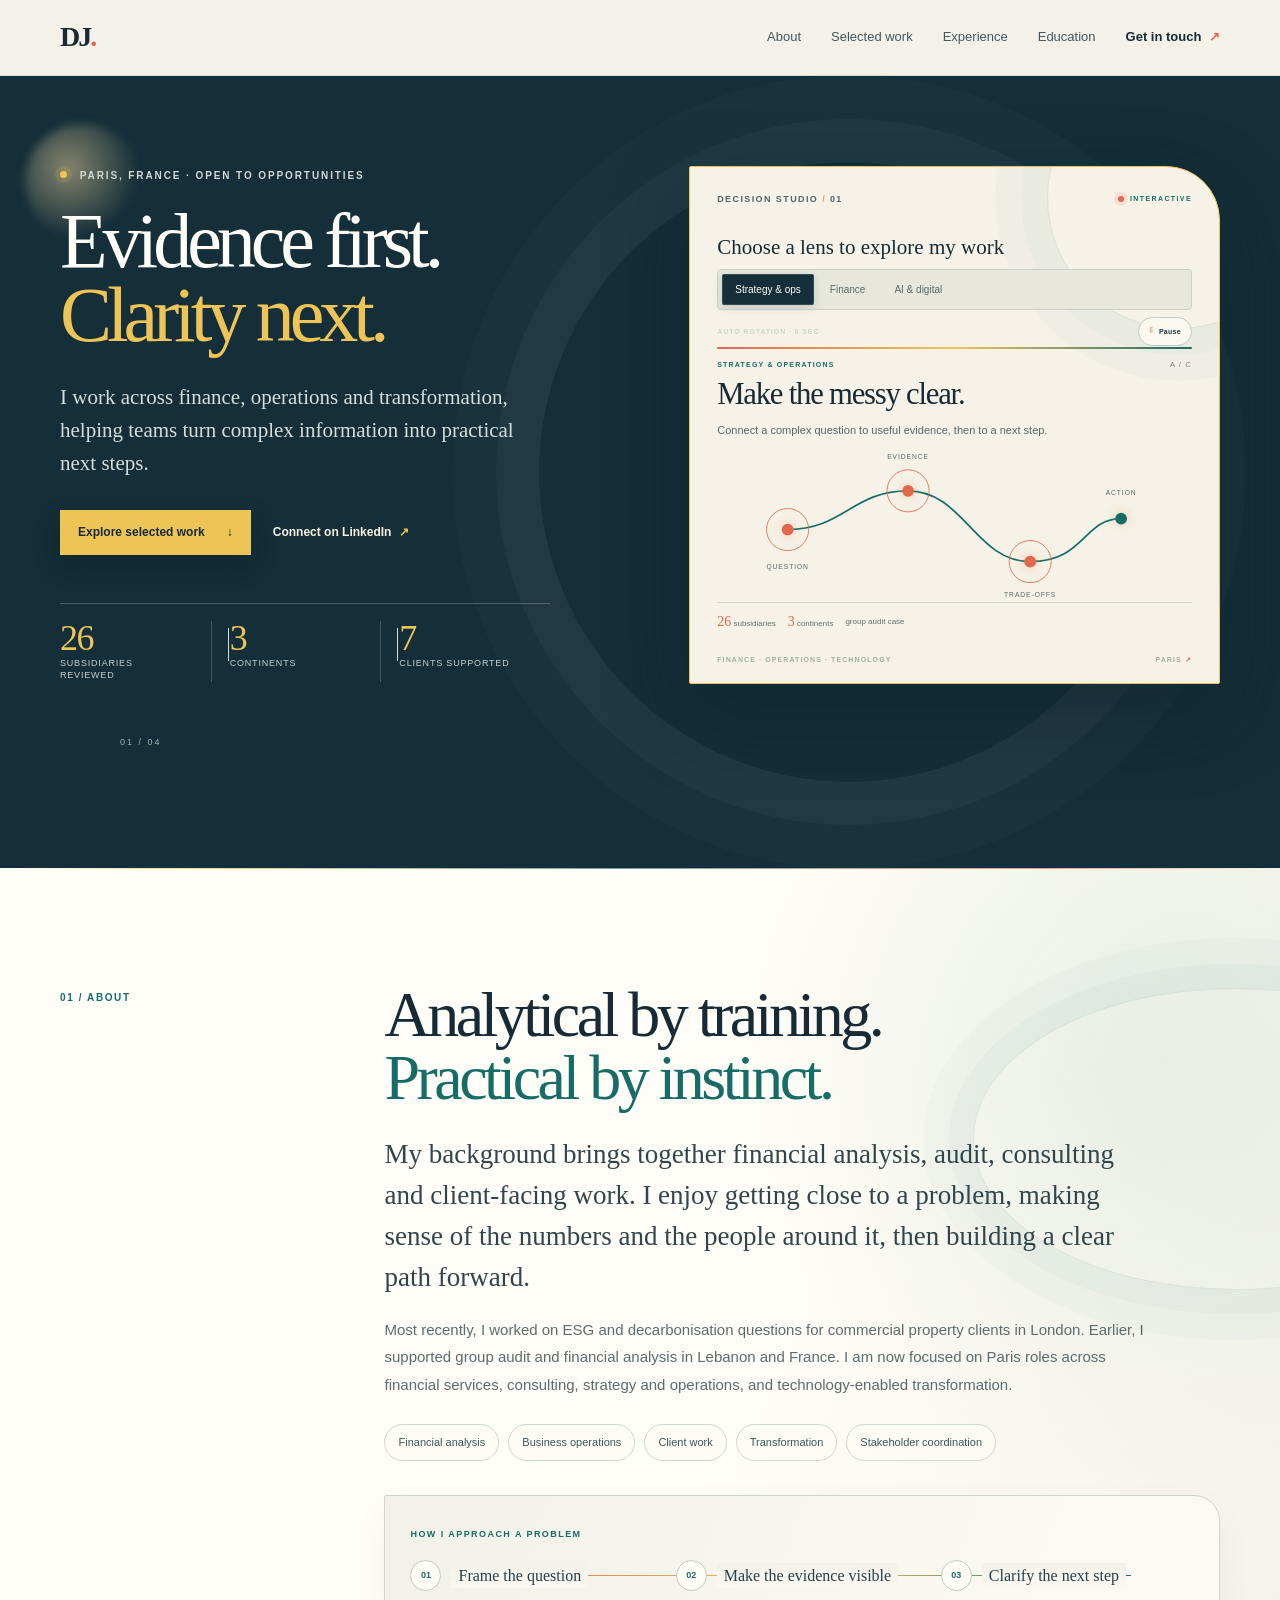
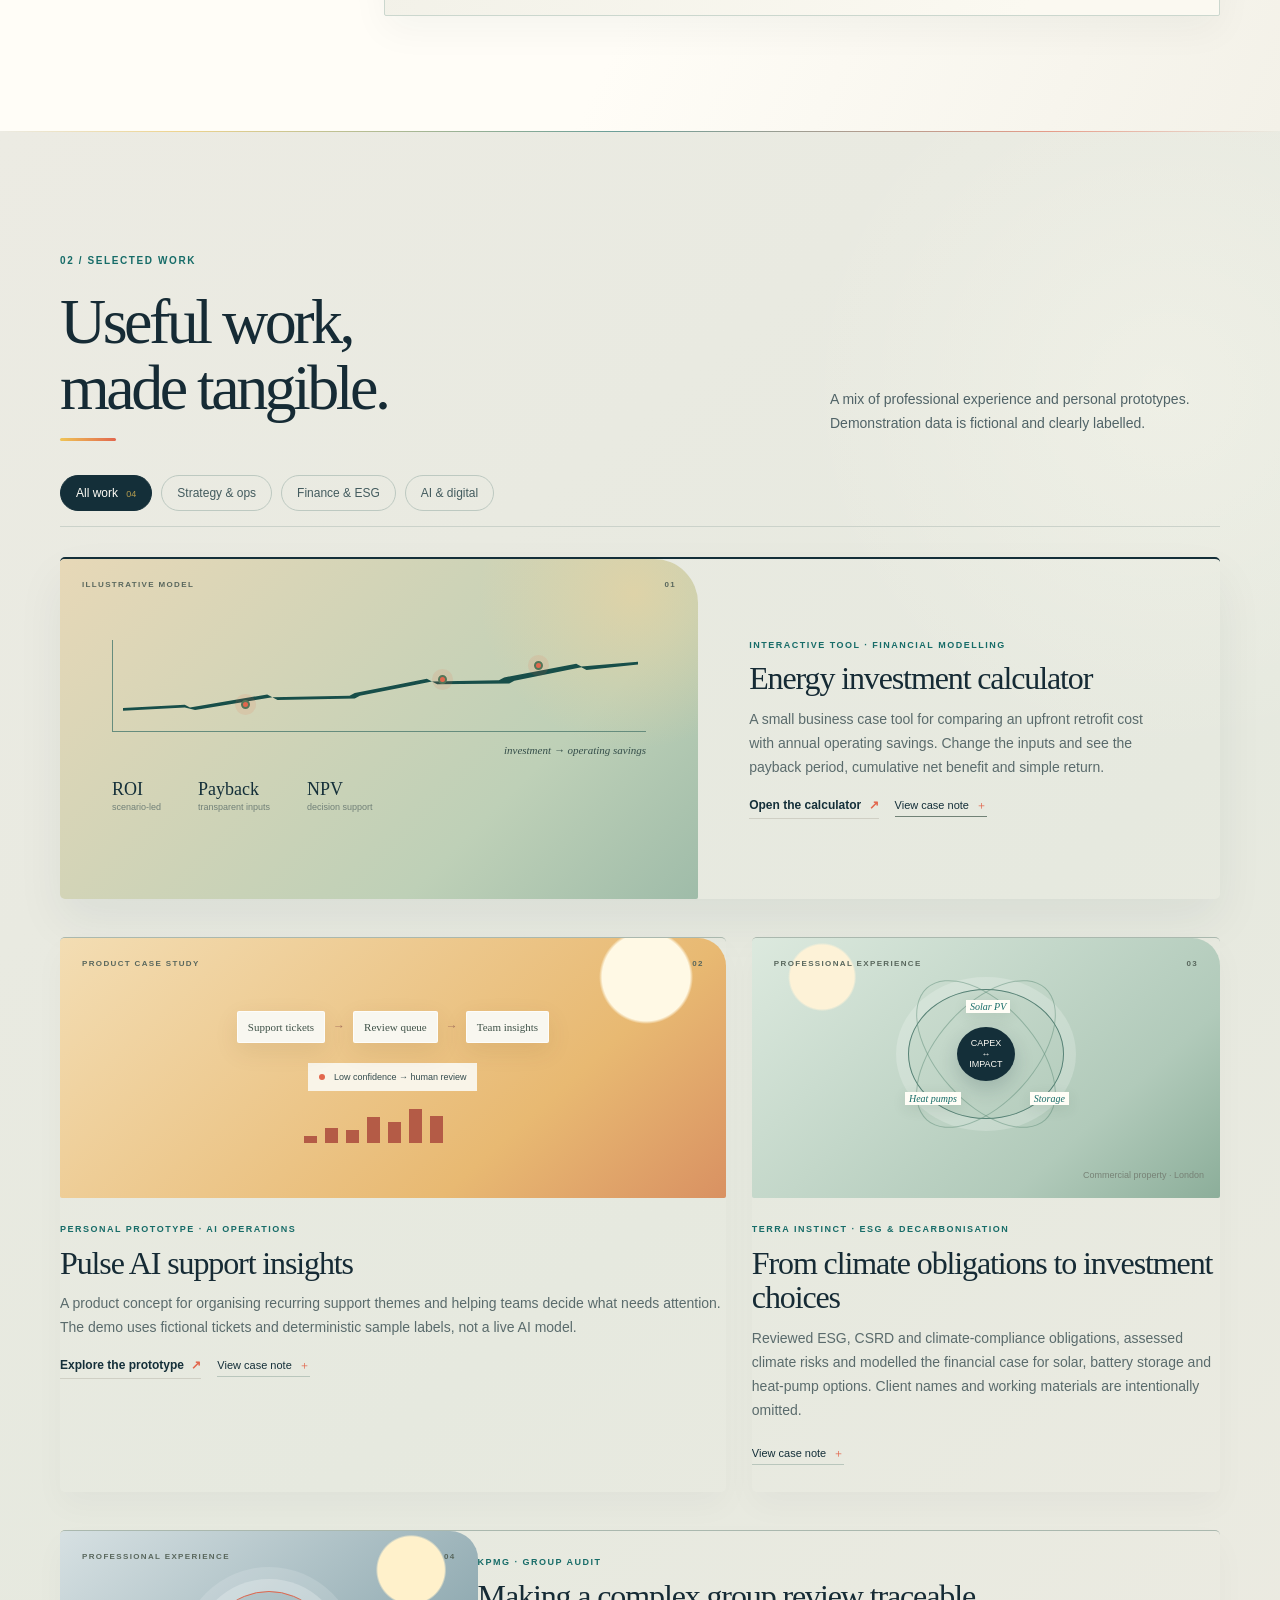
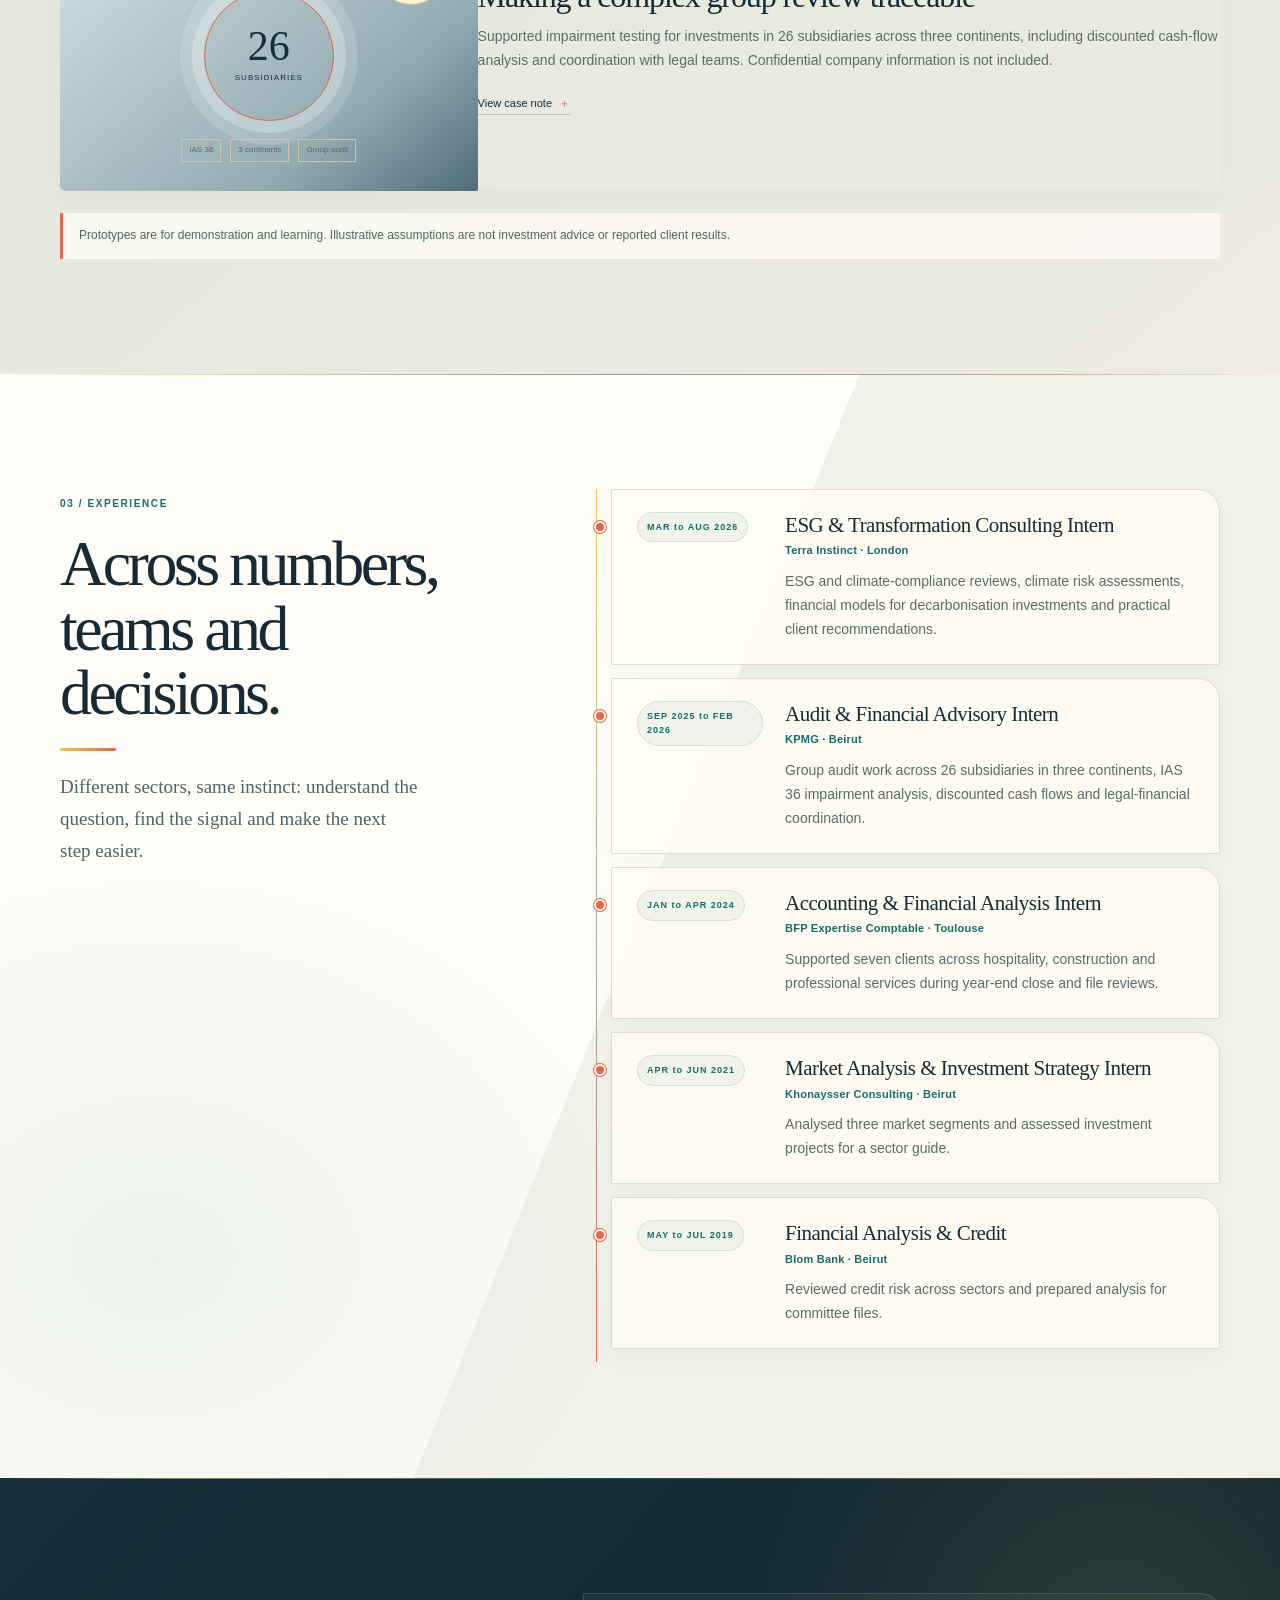
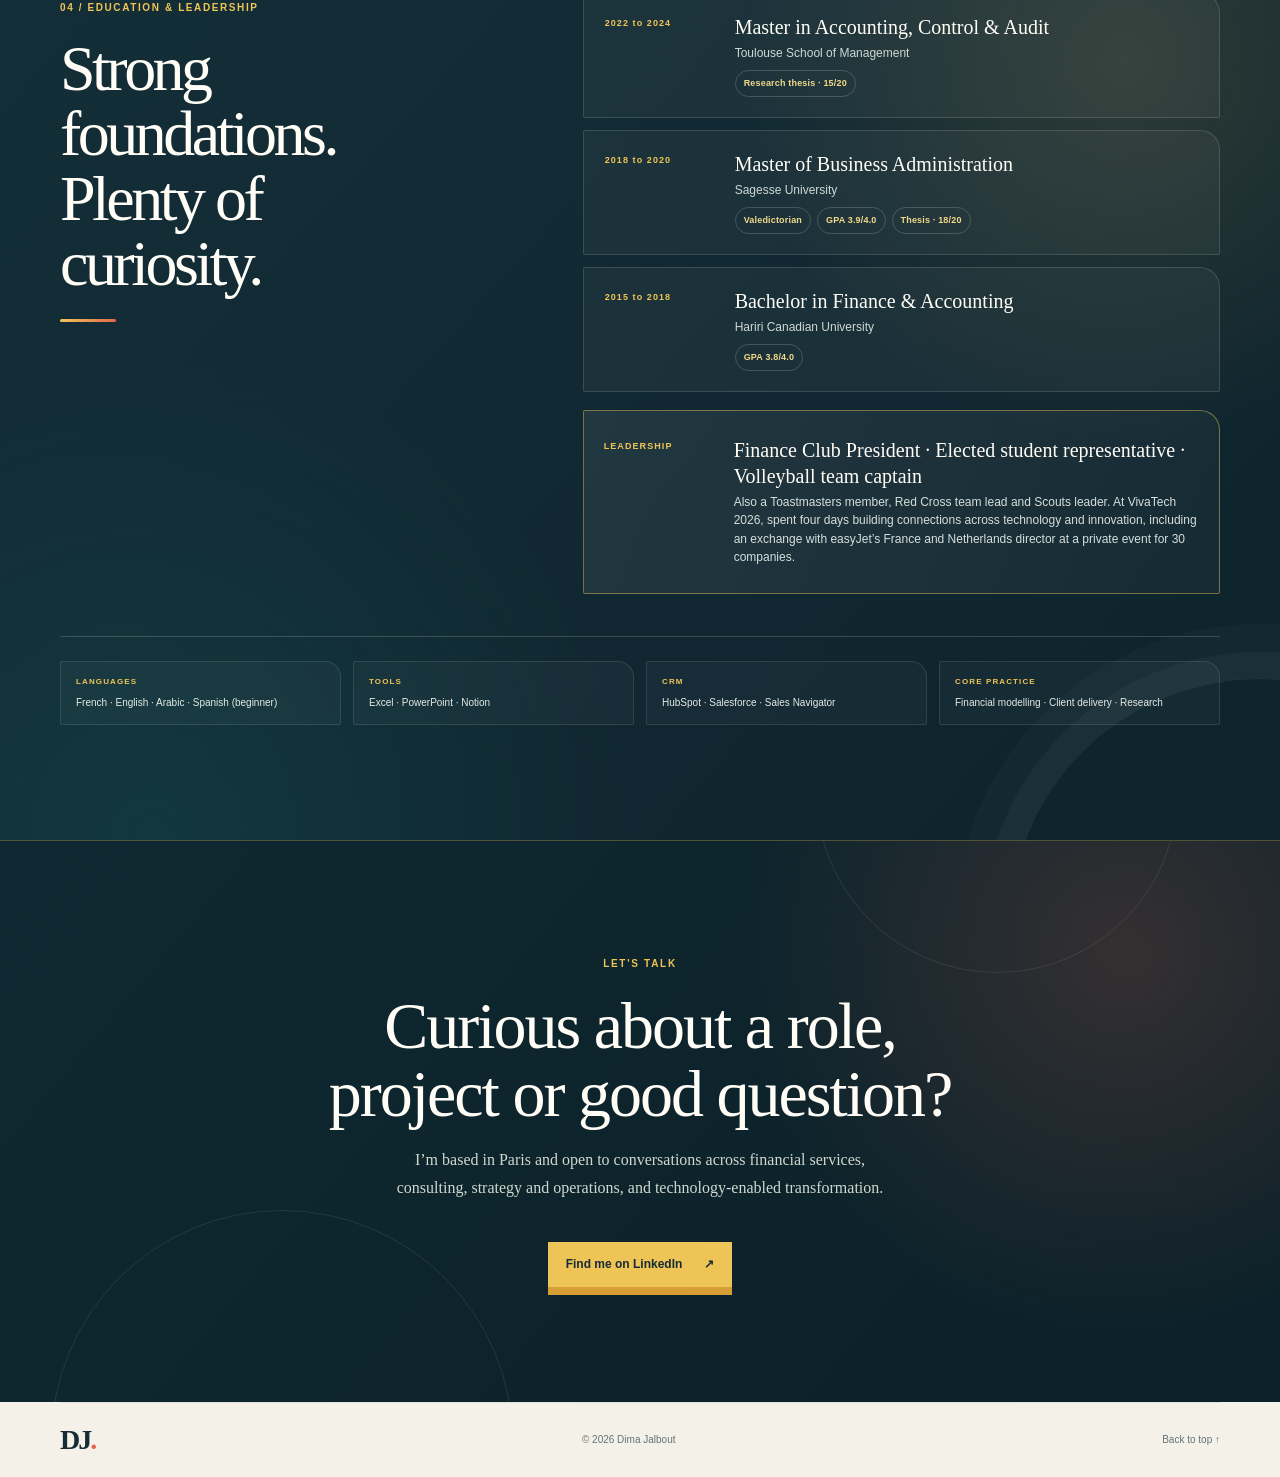
==== index.html @ 6af93b56 "Refresh portfolio design assets" ====
<!doctype html>
<html lang="en">
<head>
  <meta charset="utf-8">
  <meta name="viewport" content="width=device-width, initial-scale=1">
  <meta name="theme-color" content="#142d38">
  <meta name="description" content="Dima Jalbout is a Paris-based finance and strategy professional with experience in audit, consulting, ESG and technology-enabled transformation. Explore practical analysis and clearly labelled prototypes.">
  <meta name="author" content="Dima Jalbout">
  <meta property="og:url" content="https://dimael-jalbout-ux.github.io/">
  <meta property="og:title" content="Dima Jalbout | Strategy, Finance & Transformation">
  <meta property="og:description" content="Evidence first. Clarity next.">
  <meta property="og:type" content="website">
  <title>Dima Jalbout | Strategy, Finance & Transformation</title>
  <link rel="canonical" href="https://dimael-jalbout-ux.github.io/">
  <link rel="icon" href="assets/favicon.svg" type="image/svg+xml">
  <link rel="stylesheet" href="styles.css?v=decision-atlas-20261015d">
  <script src="script.js?v=decision-atlas-20261015d" defer></script>
</head>
<body>
  <a class="skip-link" href="#main">Skip to content</a>
  <header class="site-header">
    <a class="wordmark" href="#top" aria-label="Dima Jalbout, home">DJ<span>.</span></a>
    <button class="menu-toggle" type="button" aria-expanded="false" aria-controls="site-nav">Menu</button>
    <nav id="site-nav" class="site-nav" aria-label="Main navigation">
      <a href="#about">About</a>
      <a href="#work">Selected work</a>
      <a href="#experience">Experience</a>
      <a href="#education">Education</a>
      <a class="nav-contact" href="#contact">Get in touch <span aria-hidden="true">↗</span></a>
    </nav>
  </header>

  <main id="main">
    <section id="top" class="hero page-width">
      <div class="hero-copy">
        <p class="eyebrow"><span class="status-dot" aria-hidden="true"></span> Paris, France · Open to opportunities</p>
        <h1>Evidence first.<br><span>Clarity next.</span></h1>
        <p class="hero-intro">I work across finance, operations and transformation, helping teams turn complex information into practical next steps.</p>
        <div class="hero-actions">
          <a class="button button-dark" href="#work">Explore selected work <span aria-hidden="true">↓</span></a>
          <a class="text-link" href="https://www.linkedin.com/in/dima-jalbout/" target="_blank" rel="noreferrer">Connect on LinkedIn <span aria-hidden="true">↗</span></a>
        </div>
        <div class="hero-proof" aria-label="Profile highlights">
          <div><strong>26</strong><span>subsidiaries reviewed</span></div>
          <div><strong>3</strong><span>continents</span></div>
          <div><strong>7</strong><span>clients supported</span></div>
        </div>
      </div>

      <aside class="hero-lab" aria-label="Interactive professional focus explorer">
        <div class="lab-topline"><span>DECISION STUDIO <i> / </i> 01</span><span class="lab-status"><b></b> INTERACTIVE</span></div>
        <p class="lab-prompt">Choose a lens to explore my work</p>
        <div class="lens-tabs" role="tablist" aria-label="Professional focus">
          <button class="lens-tab is-active" id="lens-tab-strategy" type="button" role="tab" aria-selected="true" aria-controls="lens-panel-strategy" tabindex="0" data-lens="strategy">Strategy & ops</button>
          <button class="lens-tab" id="lens-tab-finance" type="button" role="tab" aria-selected="false" aria-controls="lens-panel-finance" tabindex="-1" data-lens="finance">Finance</button>
          <button class="lens-tab" id="lens-tab-ai" type="button" role="tab" aria-selected="false" aria-controls="lens-panel-ai" tabindex="-1" data-lens="ai">AI & digital</button>
        </div>
        <div class="lens-motion-row">
          <span class="motion-status" data-motion-status aria-live="polite">AUTO ROTATION · 8 SEC</span>
          <button class="motion-toggle" type="button" data-lens-toggle aria-label="Pause automatic rotation"><span aria-hidden="true" data-motion-icon>Ⅱ</span><span data-motion-label>Pause</span></button>
        </div>
        <div class="lens-progress" aria-hidden="true"><span data-lens-progress></span></div>

        <section class="lens-panel is-active" id="lens-panel-strategy" role="tabpanel" aria-labelledby="lens-tab-strategy" tabindex="0" data-lens-panel="strategy">
          <div class="lens-panel-heading"><div><p>STRATEGY & OPERATIONS</p><h2>Make the messy clear.</h2></div><span class="panel-index">A / C</span></div>
          <p class="lens-summary">Connect a complex question to useful evidence, then to a next step.</p>
          <svg class="signal-map" viewBox="0 0 520 190" role="img" aria-label="A three-step map from business question to evidence to decision">
            <defs><linearGradient id="signal-stroke" x1="0" x2="1"><stop offset="0" stop-color="#d9a779"/><stop offset="1" stop-color="#89ad91"/></linearGradient></defs>
            <path class="signal-path" d="M62 104 C128 104 139 58 205 58 S285 142 350 142 S413 91 458 91" fill="none" stroke="url(#signal-stroke)" stroke-width="2"/>
            <circle class="signal-orbit orbit-a" cx="62" cy="104" r="25"/><circle class="signal-orbit orbit-b" cx="205" cy="58" r="25"/><circle class="signal-orbit orbit-c" cx="350" cy="142" r="25"/>
            <circle class="signal-node" cx="62" cy="104" r="7"/><circle class="signal-node" cx="205" cy="58" r="7"/><circle class="signal-node" cx="350" cy="142" r="7"/><circle class="signal-node signal-node-final" cx="458" cy="91" r="7"/>
            <text x="62" y="151" text-anchor="middle">QUESTION</text><text x="205" y="20" text-anchor="middle">EVIDENCE</text><text x="350" y="184" text-anchor="middle">TRADE-OFFS</text><text x="458" y="63" text-anchor="middle">ACTION</text>
          </svg>
          <div class="lab-foot"><span><strong>26</strong> subsidiaries</span><span><strong>3</strong> continents</span><span>group audit case</span></div>
        </section>

        <section class="lens-panel" id="lens-panel-finance" role="tabpanel" aria-labelledby="lens-tab-finance" tabindex="0" data-lens-panel="finance" hidden>
          <div class="lens-panel-heading"><div><p>FINANCE & INVESTMENT</p><h2>Make assumptions visible.</h2></div><span class="panel-index">B / C</span></div>
          <p class="lens-summary">Explore the relationship between upfront cost, operating savings and time.</p>
          <div class="finance-preview" role="img" aria-label="Illustrative chart showing cumulative cash flow changing over time">
            <div class="chart-labels"><span>NET CASH FLOW</span><span>ILLUSTRATIVE</span></div>
            <svg viewBox="0 0 520 170" preserveAspectRatio="none" aria-hidden="true">
              <path class="chart-gridline" d="M24 28H500M24 78H500M24 128H500"/>
              <path class="finance-area" d="M24 145 C100 140 132 130 185 111 S273 86 319 68 S408 46 500 23 L500 145Z"/>
              <path class="finance-line" d="M24 145 C100 140 132 130 185 111 S273 86 319 68 S408 46 500 23"/>
              <circle class="chart-dot" cx="319" cy="68" r="5"/>
            </svg>
            <div class="chart-years"><span>Initial investment</span><span>Operating years</span><span>Net benefit</span></div>
          </div>
          <a class="panel-link" href="energy-calculator.html">Adjust an illustrative scenario <span aria-hidden="true">↗</span></a>
        </section>

        <section class="lens-panel" id="lens-panel-ai" role="tabpanel" aria-labelledby="lens-tab-ai" tabindex="0" data-lens-panel="ai" hidden>
          <div class="lens-panel-heading"><div><p>AI & DIGITAL TRANSFORMATION</p><h2>Keep people in the loop.</h2></div><span class="panel-index">C / C</span></div>
          <p class="lens-summary">Surface recurring issues, keep evidence close and route uncertainty to a person.</p>
          <div class="ai-preview" aria-label="Synthetic support-ticket workflow">
            <div class="ai-count"><strong>12</strong><span>fictional tickets</span></div>
            <div class="ai-flow"><span>Customer signal</span><b aria-hidden="true">→</b><span>Theme cluster</span><b aria-hidden="true">→</b><span>Team review</span></div>
            <div class="review-queue"><span class="review-indicator"></span><span><strong>3 cases</strong> below the confidence threshold</span><em>Human review</em></div>
          </div>
          <a class="panel-link" href="pulse-ai.html">Explore the support prototype <span aria-hidden="true">↗</span></a>
        </section>

        <div class="lab-bottom"><span>FINANCE · OPERATIONS · TECHNOLOGY</span><span>PARIS <b>↗</b></span></div>
      </aside>
      <div class="hero-index" aria-hidden="true">01 / 04</div>
    </section>

    <section id="about" class="about section-pad">
      <div class="page-width about-grid">
        <p class="eyebrow section-kicker">01 / ABOUT</p>
        <div>
          <h2>Analytical by training.<br><span>Practical by instinct.</span></h2>
          <p class="body-large">My background brings together financial analysis, audit, consulting and client-facing work. I enjoy getting close to a problem, making sense of the numbers and the people around it, then building a clear path forward.</p>
          <p class="body-copy">Most recently, I worked on ESG and decarbonisation questions for commercial property clients in London. Earlier, I supported group audit and financial analysis in Lebanon and France. I am now focused on Paris roles across financial services, consulting, strategy and operations, and technology-enabled transformation.</p>
          <div class="strengths" aria-label="Areas of strength">
            <span>Financial analysis</span><span>Business operations</span><span>Client work</span><span>Transformation</span><span>Stakeholder coordination</span>
          </div>
          <div class="decision-route" role="group" aria-label="How I approach a problem">
            <p class="route-label">HOW I APPROACH A PROBLEM</p>
            <ol>
              <li><span class="route-index">01</span><span>Frame the question</span></li>
              <li><span class="route-index">02</span><span>Make the evidence visible</span></li>
              <li><span class="route-index">03</span><span>Clarify the next step</span></li>
            </ol>
          </div>
        </div>
      </div>
    </section>

    <section id="work" class="work section-pad">
      <div class="page-width">
        <div class="section-heading">
          <div><p class="eyebrow section-kicker">02 / SELECTED WORK</p><h2>Useful work, made tangible.</h2></div>
          <p class="section-description">A mix of professional experience and personal prototypes. Demonstration data is fictional and clearly labelled.</p>
        </div>
        <div class="project-filters" role="group" aria-label="Filter selected work">
          <button class="filter-button is-active" type="button" data-filter="all" aria-pressed="true">All work <span>04</span></button>
          <button class="filter-button" type="button" data-filter="strategy" aria-pressed="false">Strategy & ops</button>
          <button class="filter-button" type="button" data-filter="finance" aria-pressed="false">Finance & ESG</button>
          <button class="filter-button" type="button" data-filter="ai" aria-pressed="false">AI & digital</button>
        </div>
        <p class="filter-status visually-hidden" id="filter-status" aria-live="polite">Showing all 4 examples.</p>
        <div class="project-grid">
          <article class="project-card project-featured" data-tags="strategy finance">
            <div class="project-visual energy-visual">
              <div class="visual-topline"><span>ILLUSTRATIVE MODEL</span><span>01</span></div>
              <div class="energy-graphic" aria-hidden="true"><div class="energy-line"></div><span class="energy-point point-a"></span><span class="energy-point point-b"></span><span class="energy-point point-c"></span><span class="energy-caption">investment → operating savings</span></div>
              <div class="visual-metrics"><div><strong>ROI</strong><span>scenario-led</span></div><div><strong>Payback</strong><span>transparent inputs</span></div><div><strong>NPV</strong><span>decision support</span></div></div>
            </div>
            <div class="project-content"><p class="project-type">INTERACTIVE TOOL · FINANCIAL MODELLING</p><h3>Energy investment calculator</h3><p>A small business case tool for comparing an upfront retrofit cost with annual operating savings. Change the inputs and see the payback period, cumulative net benefit and simple return.</p><div class="project-actions"><a class="project-link" href="energy-calculator.html">Open the calculator <span aria-hidden="true">↗</span></a><button class="case-button" type="button" data-case="energy">View case note <span aria-hidden="true">＋</span></button></div></div>
          </article>

          <article class="project-card" data-tags="strategy ai">
            <div class="project-visual pulse-visual">
              <div class="visual-topline"><span>PRODUCT CASE STUDY</span><span>02</span></div>
              <div class="pipeline" aria-label="Prototype flow"><span>Support tickets</span><i aria-hidden="true">→</i><span>Review queue</span><i aria-hidden="true">→</i><span>Team insights</span></div>
              <div class="pulse-callout"><span class="pulse-dot"></span> Low confidence → human review</div>
              <div class="pulse-bars" aria-hidden="true"><i></i><i></i><i></i><i></i><i></i><i></i><i></i></div>
            </div>
            <div class="project-content"><p class="project-type">PERSONAL PROTOTYPE · AI OPERATIONS</p><h3>Pulse AI support insights</h3><p>A product concept for organising recurring support themes and helping teams decide what needs attention. The demo uses fictional tickets and deterministic sample labels, not a live AI model.</p><div class="project-actions"><a class="project-link" href="pulse-ai.html">Explore the prototype <span aria-hidden="true">↗</span></a><button class="case-button" type="button" data-case="pulse">View case note <span aria-hidden="true">＋</span></button></div></div>
          </article>

          <article class="project-card" data-tags="strategy finance">
            <div class="project-visual climate-visual">
              <div class="visual-topline"><span>PROFESSIONAL EXPERIENCE</span><span>03</span></div>
              <div class="climate-orbit" aria-hidden="true"><span class="orbit-center">CAPEX<br>↔<br>IMPACT</span><i class="orbit-one">Solar PV</i><i class="orbit-two">Heat pumps</i><i class="orbit-three">Storage</i></div>
              <p class="climate-foot">Commercial property · London</p>
            </div>
            <div class="project-content"><p class="project-type">TERRA INSTINCT · ESG & DECARBONISATION</p><h3>From climate obligations to investment choices</h3><p>Reviewed ESG, CSRD and climate-compliance obligations, assessed climate risks and modelled the financial case for solar, battery storage and heat-pump options. Client names and working materials are intentionally omitted.</p><button class="case-button" type="button" data-case="terra">View case note <span aria-hidden="true">＋</span></button></div>
          </article>

          <article class="project-card" data-tags="finance">
            <div class="project-visual audit-visual">
              <div class="visual-topline"><span>PROFESSIONAL EXPERIENCE</span><span>04</span></div>
              <div class="audit-mark" aria-hidden="true"><span>26</span><small>SUBSIDIARIES</small></div>
              <div class="audit-meta"><span>IAS 36</span><span>3 continents</span><span>Group audit</span></div>
            </div>
            <div class="project-content"><p class="project-type">KPMG · GROUP AUDIT</p><h3>Making a complex group review traceable</h3><p>Supported impairment testing for investments in 26 subsidiaries across three continents, including discounted cash-flow analysis and coordination with legal teams. Confidential company information is not included.</p><button class="case-button" type="button" data-case="kpmg">View case note <span aria-hidden="true">＋</span></button></div>
          </article>
        </div>
        <p class="project-note">Prototypes are for demonstration and learning. Illustrative assumptions are not investment advice or reported client results.</p>
      </div>
    </section>

    <section id="experience" class="experience section-pad">
      <div class="page-width experience-grid">
        <div><p class="eyebrow section-kicker">03 / EXPERIENCE</p><h2>Across numbers,<br>teams and decisions.</h2><p class="section-description">Different sectors, same instinct: understand the question, find the signal and make the next step easier.</p></div>
        <div class="timeline">
          <article class="timeline-item"><div class="timeline-date">MAR to AUG 2026</div><div><h3>ESG & Transformation Consulting Intern</h3><p class="timeline-org">Terra Instinct · London</p><p>ESG and climate-compliance reviews, climate risk assessments, financial models for decarbonisation investments and practical client recommendations.</p></div></article>
          <article class="timeline-item"><div class="timeline-date">SEP 2025 to FEB 2026</div><div><h3>Audit & Financial Advisory Intern</h3><p class="timeline-org">KPMG · Beirut</p><p>Group audit work across 26 subsidiaries in three continents, IAS 36 impairment analysis, discounted cash flows and legal-financial coordination.</p></div></article>
          <article class="timeline-item"><div class="timeline-date">JAN to APR 2024</div><div><h3>Accounting & Financial Analysis Intern</h3><p class="timeline-org">BFP Expertise Comptable · Toulouse</p><p>Supported seven clients across hospitality, construction and professional services during year-end close and file reviews.</p></div></article>
          <article class="timeline-item"><div class="timeline-date">APR to JUN 2021</div><div><h3>Market Analysis & Investment Strategy Intern</h3><p class="timeline-org">Khonaysser Consulting · Beirut</p><p>Analysed three market segments and assessed investment projects for a sector guide.</p></div></article>
          <article class="timeline-item"><div class="timeline-date">MAY to JUL 2019</div><div><h3>Financial Analysis & Credit</h3><p class="timeline-org">Blom Bank · Beirut</p><p>Reviewed credit risk across sectors and prepared analysis for committee files.</p></div></article>
        </div>
      </div>
    </section>

    <section id="education" class="education section-pad">
      <div class="page-width education-grid">
        <div><p class="eyebrow section-kicker">04 / EDUCATION & LEADERSHIP</p><h2>Strong foundations.<br>Plenty of curiosity.</h2></div>
        <div class="education-list">
          <article><p class="education-years">2022 to 2024</p><div><h3>Master in Accounting, Control & Audit</h3><p>Toulouse School of Management</p><span class="education-proof">Research thesis · 15/20</span></div></article>
          <article><p class="education-years">2018 to 2020</p><div><h3>Master of Business Administration</h3><p>Sagesse University</p><span class="education-proof">Valedictorian</span><span class="education-proof">GPA 3.9/4.0</span><span class="education-proof">Thesis · 18/20</span></div></article>
          <article><p class="education-years">2015 to 2018</p><div><h3>Bachelor in Finance & Accounting</h3><p>Hariri Canadian University</p><span class="education-proof">GPA 3.8/4.0</span></div></article>
          <article class="leadership-row"><p class="education-years">LEADERSHIP</p><div><h3>Finance Club President · Elected student representative · Volleyball team captain</h3><p>Also a Toastmasters member, Red Cross team lead and Scouts leader. At VivaTech 2026, spent four days building connections across technology and innovation, including an exchange with easyJet’s France and Netherlands director at a private event for 30 companies.</p></div></article>
        </div>
      </div>
      <div class="page-width skills-strip"><span><b>LANGUAGES</b>French · English · Arabic · Spanish (beginner)</span><span><b>TOOLS</b>Excel · PowerPoint · Notion</span><span><b>CRM</b>HubSpot · Salesforce · Sales Navigator</span><span><b>CORE PRACTICE</b>Financial modelling · Client delivery · Research</span></div>
    </section>

    <section id="contact" class="contact section-pad">
      <div class="page-width contact-inner">
        <p class="eyebrow">LET'S TALK</p>
        <h2>Curious about a role,<br>project or good question?</h2>
        <p>I’m based in Paris and open to conversations across financial services, consulting, strategy and operations, and technology-enabled transformation.</p>
        <a class="button button-light" href="https://www.linkedin.com/in/dima-jalbout/" target="_blank" rel="noreferrer">Find me on LinkedIn <span aria-hidden="true">↗</span></a>
      </div>
    </section>
  </main>

    <dialog class="case-dialog" id="case-dialog" aria-labelledby="case-dialog-title">
      <div class="dialog-top"><p class="eyebrow">CASE NOTE · SELECTED WORK</p><button class="dialog-close" type="button" aria-label="Close case note">×</button></div>
      <div id="case-dialog-content"></div>
    </dialog>
  <footer class="site-footer page-width"><a class="wordmark" href="#top">DJ<span>.</span></a><p>© <span id="year">2026</span> Dima Jalbout</p><a href="#top">Back to top ↑</a></footer>
</body>
</html>
---- styles.css ----
:root {
  color-scheme:light;
  --ink:#1f2926;
  --muted:#65706b;
  --paper:#f7f6f2;
  --white:#fffefa;
  --line:#deded5;
  --green:#315849;
  --green-dark:#203c32;
  --clay:#c68465;
  --sand:#e9e2d3;
  --serif:Georgia,'Times New Roman',serif;
  --sans:Arial,Helvetica,sans-serif;
  --page:1160px
}
* {
  box-sizing:border-box
}
html {
  scroll-behavior:smooth;
  scroll-padding-top:88px
}
body {
  margin:0;
  background:var(--paper);
  color:var(--ink);
  font:16px/1.6 var(--sans);
  -webkit-font-smoothing:antialiased
}
a {
  color:inherit;
  text-decoration:none
}
a:focus-visible,button:focus-visible,input:focus-visible,select:focus-visible {
  outline:3px solid #bf744d;
  outline-offset:3px
}
.page-width {
  width:min(var(--page),calc(100% - 56px));
  margin-inline:auto
}
.skip-link {
  position:absolute;
  left:12px;
  top:-60px;
  padding:10px 14px;
  background:var(--ink);
  color:white;
  z-index:5
}
.skip-link:focus {
  top:12px
}
.site-header {
  height:78px;
  width:min(var(--page),calc(100% - 56px));
  margin:auto;
  display:flex;
  align-items:center;
  justify-content:space-between;
  border-bottom:1px solid var(--line)
}
.wordmark {
  font-family:var(--serif);
  font-size:26px;
  font-weight:bold;
  letter-spacing:-2px
}
.wordmark span {
  color:var(--clay)
}
.site-nav {
  display:flex;
  align-items:center;
  gap:30px;
  font-size:13px;
  color:#46524d
}
.site-nav a:hover,.text-link:hover,.site-footer a:hover {
  color:var(--clay)
}
.site-nav .nav-contact {
  font-weight:bold;
  color:var(--ink)
}
.nav-contact span {
  color:var(--clay);
  margin-left:4px
}
.menu-toggle {
  display:none
}
.hero {
  min-height:555px;
  position:relative;
  display:grid;
  grid-template-columns:1.45fr .65fr;
  align-items:center;
  gap:56px;
  padding-block:85px 110px
}
.eyebrow {
  font-size:10px;
  font-weight:bold;
  letter-spacing:1.65px;
  text-transform:uppercase;
  color:var(--muted);
  margin:0 0 20px
}
.status-dot {
  display:inline-block;
  width:7px;
  height:7px;
  border-radius:100%;
  background:#789570;
  margin:0 8px 1px 0
}
.hero h1 {
  font:clamp(58px,7vw,91px)/.98 var(--serif);
  letter-spacing:-4px;
  font-weight:400;
  margin:0;
  color:var(--ink)
}
.hero h1 span,.about h2 span {
  color:var(--green)
}
.hero-intro {
  font:20px/1.55 var(--serif);
  max-width:535px;
  color:#4d5953;
  margin:25px 0 28px
}
.hero-actions {
  display:flex;
  align-items:center;
  gap:25px
}
.button {
  display:inline-flex;
  gap:22px;
  align-items:center;
  padding:13px 18px;
  font-size:12px;
  font-weight:bold;
  transition:transform .16s ease,background .16s ease
}
.button:hover {
  transform:translateY(-2px)
}
.button-dark {
  background:var(--green-dark);
  color:white
}
.button-dark:hover {
  background:var(--green)
}
.text-link,.project-link {
  font-size:12px;
  font-weight:bold
}
.text-link span,.project-link span {
  color:var(--clay);
  margin-left:4px
}
.hero-note {
  border-left:1px solid #c9ccc2;
  padding:12px 0 12px 27px;
  align-self:center;
  margin-top:30px
}
.note-label {
  font-size:9px;
  letter-spacing:1.5px;
  font-weight:bold;
  color:var(--green);
  margin:0 0 12px
}
.hero-note>p:not(.note-label) {
  font:16px/1.8 var(--serif);
  margin:0
}
.hero-note .note-small {
  font:12px/1.7 var(--sans)!important;
  color:var(--muted);
  max-width:240px
}
.note-rule {
  height:1px;
  width:34px;
  background:var(--clay);
  margin:22px 0
}
.hero-index {
  position:absolute;
  bottom:32px;
  left:0;
  color:#a0a69e;
  font-size:9px;
  letter-spacing:1.5px
}
.section-pad {
  padding-block:102px
}
.about {
  background:var(--white)
}
.about-grid {
  display:grid;
  grid-template-columns:.55fr 1.45fr;
  gap:60px
}
.section-kicker {
  color:var(--green);
  margin-top:7px
}
.about h2,.section-heading h2,.experience h2,.education h2 {
  font:clamp(37px,4vw,52px)/1.08 var(--serif);
  letter-spacing:-1.5px;
  font-weight:400;
  margin:0 0 24px
}
.body-large {
  font:22px/1.55 var(--serif);
  max-width:720px;
  margin:0 0 18px;
  color:#36443d
}
.body-copy {
  font-size:14px;
  line-height:1.8;
  max-width:690px;
  color:var(--muted);
  margin:0
}
.strengths {
  display:flex;
  flex-wrap:wrap;
  gap:8px;
  margin-top:28px
}
.strengths span {
  padding:7px 10px;
  border:1px solid var(--line);
  font-size:10px;
  color:#526059
}
.work {
  background:#eeede7
}
.section-heading {
  display:flex;
  align-items:end;
  justify-content:space-between;
  gap:35px;
  margin-bottom:42px
}
.section-heading h2 {
  margin:0
}
.section-description {
  font-size:13px;
  color:var(--muted);
  max-width:350px;
  margin:0 0 5px
}
.project-grid {
  display:grid;
  grid-template-columns:1fr 1fr;
  gap:22px
}
.project-card {
  background:var(--white);
  min-width:0
}
.project-featured {
  grid-column:span 2;
  display:grid;
  grid-template-columns:1.15fr .85fr
}
.project-visual {
  height:230px;
  position:relative;
  overflow:hidden;
  padding:19px 20px;
  background:#e4e9df
}
.project-featured .project-visual {
  height:100%;
  min-height:315px
}
.visual-topline {
  display:flex;
  justify-content:space-between;
  color:#66716a;
  font-size:8px;
  font-weight:bold;
  letter-spacing:1.2px
}
.energy-visual {
  background:#e0e7df
}
.energy-graphic {
  position:relative;
  margin:52px 30px 24px;
  height:92px;
  border-bottom:1px solid #b8c4b6;
  border-left:1px solid #b8c4b6
}
.energy-line {
  position:absolute;
  inset:14px 8px 15px 10px;
  background:linear-gradient(150deg,transparent 0 24%,#7c9d7d 24.5% 25.2%,transparent 25.7% 42%,#7c9d7d 42.5% 43.2%,transparent 43.7% 61%,#7c9d7d 61.5% 62.2%,transparent 62.7% 78%,#7c9d7d 78.5% 79.2%,transparent 79.7%)
}
.energy-point {
  position:absolute;
  bottom:var(--y);
  left:var(--x);
  width:9px;
  height:9px;
  border:2px solid #547558;
  background:#e0e7df;
  border-radius:50%
}
.point-a {
  --x:24%;
  --y:24%
}
.point-b {
  --x:61%;
  --y:51%
}
.point-c {
  --x:79%;
  --y:67%
}
.energy-caption {
  position:absolute;
  right:0;
  bottom:-25px;
  color:#69776c;
  font:italic 11px var(--serif)
}
.visual-metrics {
  display:flex;
  gap:37px;
  margin:47px 30px 0
}
.visual-metrics div {
  display:flex;
  flex-direction:column
}
.visual-metrics strong {
  font:18px var(--serif);
  color:#385b45
}
.visual-metrics span {
  font-size:9px;
  color:#718078
}
.project-content {
  padding:23px 25px 28px
}
.project-featured .project-content {
  align-self:center;
  padding:35px 36px
}
.project-type {
  font-size:8px;
  letter-spacing:1.2px;
  font-weight:bold;
  color:var(--green);
  margin:0 0 9px
}
.project-content h3 {
  font:25px/1.2 var(--serif);
  font-weight:400;
  letter-spacing:-.3px;
  margin:0 0 11px
}
.project-content>p:not(.project-type) {
  font-size:12px;
  line-height:1.75;
  color:var(--muted);
  margin:0 0 17px
}
.project-link {
  display:inline-block;
  border-bottom:1px solid #cfcfc4;
  padding-bottom:3px
}
.project-link-static {
  cursor:default
}
.pulse-visual {
  background:#e9e7db
}
.pipeline {
  display:flex;
  align-items:center;
  justify-content:center;
  gap:8px;
  margin:40px auto 20px;
  max-width:355px
}
.pipeline span {
  padding:9px 10px;
  background:#f8f7f0;
  font:11px var(--serif);
  color:#405349
}
.pipeline i {
  font-style:normal;
  color:#ab795f;
  font-size:12px
}
.pulse-callout {
  width:max-content;
  max-width:100%;
  margin:auto;
  background:#f9f4e8;
  padding:7px 11px;
  color:#6c6049;
  font-size:9px
}
.pulse-dot {
  display:inline-block;
  width:6px;
  height:6px;
  background:#d49e55;
  border-radius:50%;
  margin-right:6px
}
.pulse-bars {
  display:flex;
  align-items:end;
  gap:8px;
  height:37px;
  max-width:178px;
  margin:15px auto 0
}
.pulse-bars i {
  width:13px;
  background:#9aad91
}
.pulse-bars i:nth-child(1) {
  height:20%
}
.pulse-bars i:nth-child(2) {
  height:42%
}
.pulse-bars i:nth-child(3) {
  height:35%
}
.pulse-bars i:nth-child(4) {
  height:70%
}
.pulse-bars i:nth-child(5) {
  height:58%
}
.pulse-bars i:nth-child(6) {
  height:92%
}
.pulse-bars i:nth-child(7) {
  height:75%
}
.climate-visual {
  background:#e2e9e0
}
.climate-orbit {
  position:relative;
  width:156px;
  height:130px;
  margin:18px auto 0;
  border:1px solid #a8b9a4;
  border-radius:50%
}
.climate-orbit:before,.climate-orbit:after {
  content:"";
  position:absolute;
  inset:15px -12px;
  border:1px solid #b5c3b0;
  border-radius:50%;
  transform:rotate(48deg)
}
.climate-orbit:after {
  transform:rotate(-48deg)
}
.orbit-center {
  position:absolute;
  inset:37px 48px;
  display:grid;
  place-content:center;
  text-align:center;
  background:#f4f4ea;
  border-radius:50%;
  font:9px/1.2 var(--sans);
  color:#516c54
}
.climate-orbit i {
  position:absolute;
  font:italic 10px var(--serif);
  background:#e2e9e0;
  padding:1px 4px;
  z-index:1;
  color:#4e6751
}
.orbit-one {
  top:10px;
  left:57px
}
.orbit-two {
  bottom:13px;
  left:-4px
}
.orbit-three {
  bottom:13px;
  right:-6px
}
.climate-foot {
  position:absolute;
  bottom:7px;
  right:16px;
  color:#778276;
  font-size:9px
}
.audit-visual {
  background:#eae2d8
}
.audit-mark {
  display:flex;
  flex-direction:column;
  align-items:center;
  justify-content:center;
  margin:27px auto 18px;
  width:106px;
  height:106px;
  border:1px solid #a88770;
  border-radius:50%;
  color:#775f4d
}
.audit-mark strong,.audit-mark span {
  font:42px/.95 var(--serif)
}
.audit-mark small {
  font-size:8px;
  letter-spacing:1px;
  margin-top:5px
}
.audit-meta {
  display:flex;
  justify-content:center;
  gap:9px
}
.audit-meta span {
  font-size:8px;
  color:#6d6158;
  padding:4px 7px;
  border:1px solid #d2c2b4
}
.project-note {
  margin:18px 0 0;
  color:#7b827c;
  font-size:10px
}
.experience {
  background:var(--white)
}
.experience-grid {
  display:grid;
  grid-template-columns:.8fr 1.2fr;
  gap:85px
}
.experience h2 {
  margin-bottom:20px
}
.experience .section-description {
  max-width:300px;
  line-height:1.8
}
.timeline {
  border-top:1px solid var(--line)
}
.timeline-item {
  display:grid;
  grid-template-columns:150px 1fr;
  gap:20px;
  padding:22px 0;
  border-bottom:1px solid var(--line)
}
.timeline-date {
  font-size:9px;
  letter-spacing:.75px;
  color:#7c837d;
  padding-top:4px
}
.timeline-item h3 {
  font:18px/1.3 var(--serif);
  margin:0 0 3px;
  font-weight:400
}
.timeline-org {
  font-size:10px;
  font-weight:bold;
  color:var(--green);
  margin:0 0 9px
}
.timeline-item p:last-child {
  font-size:11px;
  line-height:1.7;
  color:var(--muted);
  margin:0
}
.education {
  background:#e9e8e0
}
.education-grid {
  display:grid;
  grid-template-columns:.78fr 1.22fr;
  gap:85px
}
.education h2 {
  margin-bottom:15px
}
.education-list article {
  display:grid;
  grid-template-columns:125px 1fr;
  gap:16px;
  padding:18px 0;
  border-bottom:1px solid #d4d4ca
}
.education-list article:first-child {
  border-top:1px solid #d4d4ca
}
.education-years {
  margin:2px 0 0;
  font-size:9px;
  letter-spacing:.7px;
  color:#737d74
}
.education-list h3 {
  font:17px/1.3 var(--serif);
  font-weight:400;
  margin:0 0 4px
}
.education-list article div p {
  font-size:10px;
  color:var(--muted);
  margin:0;
  line-height:1.6
}
.leadership-row {
  margin-top:10px
}
.skills-strip {
  display:flex;
  justify-content:space-between;
  gap:20px;
  margin-top:48px;
  padding-top:18px;
  border-top:1px solid #d4d4ca;
  color:#56635b;
  font-size:9px
}
.contact {
  background:var(--green-dark);
  color:#f9f8f0
}
.contact-inner {
  max-width:820px;
  text-align:center
}
.contact .eyebrow {
  color:#b8c7b7
}
.contact h2 {
  font:clamp(40px,5.5vw,66px)/1.03 var(--serif);
  font-weight:400;
  letter-spacing:-2px;
  margin:0 0 18px
}
.contact-inner>p:not(.eyebrow) {
  font:16px/1.7 var(--serif);
  color:#d0d8cd;
  margin:0 auto 27px;
  max-width:510px
}
.button-light {
  background:var(--paper);
  color:var(--green-dark)
}
.button-light:hover {
  background:white
}
.site-footer {
  display:flex;
  align-items:center;
  justify-content:space-between;
  min-height:75px;
  font-size:10px;
  color:#6c766f
}
.site-footer p {
  margin:0
}
.site-footer .wordmark {
  color:var(--ink)
}
/* Project pages */
.subpage-hero {
  padding-block:68px 50px
}
.breadcrumb {
  font-size:10px;
  color:var(--muted);
  margin:0 0 27px
}
.breadcrumb a {
  text-decoration:underline;
  text-underline-offset:3px
}
.subpage-hero h1 {
  font:clamp(42px,6vw,68px)/1.04 var(--serif);
  font-weight:400;
  letter-spacing:-2px;
  margin:0 0 18px;
  max-width:820px
}
.subpage-hero>p:last-child {
  max-width:690px;
  color:var(--muted);
  font:18px/1.65 var(--serif);
  margin:0
}
.tool-section {
  padding:0 0 82px
}
.tool-shell {
  background:var(--white);
  border:1px solid var(--line);
  padding:28px
}
.tool-head {
  display:flex;
  justify-content:space-between;
  gap:20px;
  align-items:start;
  border-bottom:1px solid var(--line);
  padding-bottom:18px;
  margin-bottom:24px
}
.tool-head h2 {
  font:25px var(--serif);
  font-weight:400;
  margin:0
}
.tool-head p {
  font-size:11px;
  color:var(--muted);
  margin:5px 0 0
}
.demo-label {
  font-size:8px;
  letter-spacing:1px;
  font-weight:bold;
  color:#846b45;
  background:#f3efdf;
  padding:7px 9px;
  white-space:nowrap
}
.calculator-layout {
  display:grid;
  grid-template-columns:1fr 1fr;
  gap:45px
}
.form-grid {
  display:grid;
  grid-template-columns:1fr 1fr;
  gap:18px
}
.field label {
  display:block;
  font-size:10px;
  font-weight:bold;
  color:#46534b;
  margin-bottom:6px
}
.field input,.field select {
  width:100%;
  background:#fffefa;
  border:1px solid #d8d9cf;
  color:var(--ink);
  padding:10px 11px;
  font:13px var(--sans);
  border-radius:0
}
.field small {
  display:block;
  margin-top:5px;
  color:#818981;
  font-size:9px
}
.outputs {
  background:#f0f1ea;
  padding:22px
}
.outputs-label {
  font-size:9px;
  letter-spacing:1px;
  color:#647366;
  font-weight:bold;
  margin:0 0 15px
}
.output-main {
  display:grid;
  grid-template-columns:1fr 1fr;
  gap:12px
}
.metric {
  background:#fbfbf6;
  padding:15px
}
.metric span {
  display:block;
  font-size:9px;
  color:#778078
}
.metric strong {
  font:24px var(--serif);
  color:var(--green-dark)
}
.chart-wrap {
  margin-top:20px
}
.chart-wrap h3 {
  font:14px var(--serif);
  font-weight:400;
  margin:0 0 11px
}
.chart {
  height:136px;
  width:100%;
  background:linear-gradient(to bottom,transparent 24%,#e0e3d9 25%,transparent 26% 49%,#e0e3d9 50%,transparent 51% 74%,#e0e3d9 75%,transparent 76%);
  border-bottom:1px solid #c5cbbf;
  position:relative;
  overflow:hidden
}
.chart svg {
  width:100%;
  height:100%;
  overflow:visible
}
.chart .axis {
  stroke:#b6bdb3;
  stroke-width:1
}
.chart .zero {
  stroke:#bf8d69;
  stroke-dasharray:4 4;
  stroke-width:1
}
.chart .benefit-line {
  fill:none;
  stroke:#55785c;
  stroke-width:3
}
.chart .benefit-area {
  fill:#dce6d9;
  opacity:.75
}
.chart text {
  fill:#7d867e;
  font:9px Arial
}
.chart-legend {
  display:flex;
  justify-content:space-between;
  font-size:9px;
  color:#778078;
  margin-top:6px
}
.assumption-note {
  font-size:10px;
  line-height:1.7;
  color:#737d74;
  margin:18px 0 0
}
.case-copy {
  max-width:760px;
  padding:0 0 90px
}
.case-copy h2 {
  font:29px var(--serif);
  font-weight:400;
  margin:0 0 11px
}
.case-copy p,.case-copy li {
  font-size:13px;
  line-height:1.8;
  color:#5f6c63
}
.case-copy ul {
  padding-left:20px
}
.prototype-toolbar {
  display:flex;
  align-items:center;
  gap:12px;
  margin-bottom:18px
}
.prototype-toolbar label {
  font-size:10px;
  font-weight:bold
}
.prototype-toolbar select,.prototype-toolbar input {
  border:1px solid var(--line);
  padding:9px;
  background:white;
  color:var(--ink);
  font:12px var(--sans)
}
.prototype-toolbar input {
  min-width:220px;
  flex:1
}
.ticket-list {
  display:grid;
  gap:10px
}
.ticket-card {
  display:grid;
  grid-template-columns:1fr auto;
  gap:15px;
  padding:16px;
  border:1px solid var(--line);
  background:#fffefa
}
.ticket-card h3 {
  font:17px var(--serif);
  font-weight:400;
  margin:0 0 5px
}
.ticket-card p {
  font-size:11px;
  color:var(--muted);
  line-height:1.6;
  margin:0
}
.ticket-meta {
  display:flex;
  flex-direction:column;
  align-items:end;
  gap:7px
}
.tag {
  font-size:8px;
  padding:4px 7px;
  background:#edf0e9;
  color:#52684e
}
.tag.low {
  background:#f3eee2;
  color:#806b45
}
.empty-state {
  padding:28px;
  text-align:center;
  color:var(--muted);
  font-size:12px
}
.top-summary {
  display:grid;
  grid-template-columns:repeat(3,1fr);
  gap:12px;
  margin-bottom:18px
}
.top-summary .metric {
  background:#f1f1eb
}
.visually-hidden {
  position:absolute!important;
  width:1px;
  height:1px;
  padding:0;
  margin:-1px;
  overflow:hidden;
  clip:rect(0,0,0,0);
  white-space:nowrap;
  border:0
}
@media(max-width:800px) {
  .hero {
    grid-template-columns:1fr;
    gap:15px;
    min-height:0;
    padding-block:75px 90px
  }
  .hero-note {
    max-width:440px;
    margin:15px 0 0
  }
  .hero-index {
    bottom:25px
  }
  .about-grid,.experience-grid,.education-grid {
    grid-template-columns:1fr;
    gap:27px
  }
  .section-pad {
    padding-block:76px
  }
  .section-heading {
    align-items:start;
    flex-direction:column;
    gap:10px;
    margin-bottom:28px
  }
  .project-featured {
    grid-template-columns:1fr
  }
  .project-featured .project-visual {
    min-height:260px;
    height:260px
  }
  .project-featured .project-content {
    padding:23px 25px 28px
  }
  .experience-grid {
    gap:38px
  }
  .education-grid {
    gap:20px
  }
  .skills-strip {
    flex-wrap:wrap;
    justify-content:flex-start
  }
  .skills-strip span {
    flex:0 0 calc(50% - 10px)
  }
  .calculator-layout {
    grid-template-columns:1fr;
    gap:22px
  }
}
@media(max-width:580px) {
  .page-width,.site-header {
    width:min(var(--page),calc(100% - 36px))
  }
  .site-header {
    height:68px
  }
  .menu-toggle {
    display:block;
    border:0;
    background:transparent;
    color:var(--ink);
    font:12px var(--sans);
    padding:9px 0
  }
  .site-nav {
    display:none;
    position:absolute;
    z-index:3;
    top:68px;
    left:0;
    right:0;
    background:var(--paper);
    padding:18px 22px 22px;
    border-bottom:1px solid var(--line);
    flex-direction:column;
    align-items:flex-start;
    gap:14px
  }
  .site-nav.is-open {
    display:flex
  }
  .hero {
    padding-top:64px
  }
  .hero h1 {
    font-size:58px;
    letter-spacing:-2.7px
  }
  .hero-intro {
    font-size:18px
  }
  .hero-actions {
    align-items:flex-start;
    flex-direction:column;
    gap:16px
  }
  .about h2,.section-heading h2,.experience h2,.education h2 {
    font-size:39px
  }
  .body-large {
    font-size:19px
  }
  .project-grid {
    grid-template-columns:1fr
  }
  .project-featured {
    grid-column:auto
  }
  .project-visual {
    height:210px
  }
  .timeline-item {
    grid-template-columns:1fr;
    gap:4px
  }
  .timeline-date {
    padding:0
  }
  .education-list article {
    grid-template-columns:88px 1fr;
    gap:10px
  }
  .skills-strip span {
    flex-basis:100%
  }
  .site-footer {
    min-height:70px
  }
  .site-footer p {
    font-size:9px
  }
  .contact h2 {
    font-size:43px;
    letter-spacing:-1.5px
  }
  .subpage-hero {
    padding-block:50px 35px
  }
  .subpage-hero h1 {
    font-size:45px
  }
  .tool-shell {
    padding:17px
  }
  .tool-head {
    flex-direction:column
  }
  .form-grid {
    grid-template-columns:1fr
  }
  .output-main {
    gap:7px
  }
  .metric {
    padding:12px
  }
  .metric strong {
    font-size:20px
  }
  .prototype-toolbar {
    align-items:stretch;
    flex-direction:column
  }
  .prototype-toolbar input {
    min-width:0
  }
  .ticket-card {
    grid-template-columns:1fr
  }
  .ticket-meta {
    align-items:flex-start;
    flex-direction:row;
    flex-wrap:wrap
  }
  .top-summary {
    grid-template-columns:1fr
  }
  .pipeline {
    gap:4px
  }
  .pipeline span {
    font-size:9px;
    padding:7px 5px
  }
}
@media(prefers-reduced-motion:reduce) {
  html {
    scroll-behavior:auto
  }
  *,*::before,*::after {
    transition:none!important;
    animation:none!important
  }
}

/* Interactive portfolio controls */
.decision-loop {
  margin-top:22px;
  max-width:350px
}
.decision-steps {
  display:grid;
  grid-template-columns:repeat(3,1fr);
  position:relative;
  gap:8px
}
.decision-steps::before {
  content:"";
  position:absolute;
  height:1px;
  background:#c9ccc2;
  left:17%;
  right:17%;
  top:13px
}
.decision-step {
  position:relative;
  z-index:1;
  display:flex;
  align-items:center;
  flex-direction:column;
  gap:7px;
  border:0;
  background:transparent;
  color:#68736c;
  font:11px var(--sans);
  cursor:pointer;
  padding:0 4px 5px
}
.step-number {
  display:grid;
  place-items:center;
  width:27px;
  height:27px;
  border:1px solid #c9ccc2;
  border-radius:50%;
  background:var(--paper);
  color:#68736c;
  font-size:9px;
  transition:background .18s ease,color .18s ease,border-color .18s ease,transform .18s ease
}
.decision-step:hover .step-number {
  transform:translateY(-2px)
}
.decision-step.is-active {
  color:var(--green-dark);
  font-weight:bold
}
.decision-step.is-active .step-number {
  background:var(--green-dark);
  border-color:var(--green-dark);
  color:white
}
.decision-step:focus-visible,.filter-button:focus-visible {
  outline:2px solid var(--clay);
  outline-offset:3px
}
.decision-description {
  min-height:38px;
  margin:14px 0 0;
  color:var(--muted);
  font:12px/1.6 var(--sans)
}
.project-filters {
  display:flex;
  flex-wrap:wrap;
  align-items:center;
  gap:8px;
  margin:-14px 0 22px
}
.filter-button {
  border:1px solid #d5d5ce;
  border-radius:999px;
  background:transparent;
  color:#59645d;
  padding:9px 13px;
  font:11px var(--sans);
  cursor:pointer;
  transition:background .18s ease,border-color .18s ease,color .18s ease,transform .18s ease
}
.filter-button:hover {
  border-color:var(--green);
  transform:translateY(-1px)
}
.filter-button.is-active {
  background:var(--green-dark);
  border-color:var(--green-dark);
  color:white
}
.filter-button span {
  margin-left:5px;
  opacity:.72;
  font-size:9px
}
.project-card {
  transition:transform .2s ease,box-shadow .2s ease
}
.project-card:hover {
  transform:translateY(-3px);
  box-shadow:0 12px 30px #27382b12
}
.project-card[hidden] {
  display:none
}
@media(max-width:580px) {
  .decision-loop {
    max-width:100%
  }
  .project-filters {
    gap:7px;
    margin:-8px 0 18px
  }
  .filter-button {
    padding:8px 10px;
    font-size:10px
  }
}

/* Advanced interactive portfolio */
.hero {
  grid-template-columns:1fr 1.02fr;
  gap:clamp(35px,5vw,72px);
  min-height:690px;
  padding-block:80px 100px
}
.hero-copy {
  position:relative;
  z-index:1
}
.hero-proof {
  display:flex;
  gap:clamp(18px,3vw,36px);
  margin-top:52px;
  padding-top:17px;
  border-top:1px solid var(--line);
  max-width:470px
}
.hero-proof div {
  display:flex;
  flex-direction:column;
  gap:2px
}
.hero-proof strong {
  color:var(--green);
  font:26px/1 var(--serif)
}
.hero-proof span {
  color:var(--muted);
  font-size:9px;
  line-height:1.4;
  max-width:90px
}
.hero-lab {
  position:relative;
  overflow:hidden;
  align-self:center;
  padding:20px 23px 15px;
  min-height:460px;
  color:#f7f6f2;
  background:
    radial-gradient(ellipse at 85% 4%,#406251 0,transparent 39%),
    linear-gradient(150deg,#1e382e,#142720 74%);
  box-shadow:0 28px 70px #1d32271b
}
.hero-lab::before,.hero-lab::after {
  content:"";
  position:absolute;
  border:1px solid #ffffff12;
  border-radius:50%;
  pointer-events:none
}
.hero-lab::before {
  width:350px;
  height:350px;
  right:-190px;
  bottom:-205px
}
.hero-lab::after {
  width:250px;
  height:250px;
  right:-140px;
  bottom:-155px
}
.lab-topline,.lab-bottom {
  position:relative;
  z-index:1;
  display:flex;
  justify-content:space-between;
  align-items:center;
  gap:10px;
  font-size:8px;
  font-weight:bold;
  letter-spacing:1.1px;
  color:#c2d0c1
}
.lab-topline i {
  color:#d9a779;
  font-style:normal
}
.lab-status {
  display:flex;
  align-items:center;
  gap:6px;
  color:#dfcba9;
  font-size:7px
}
.lab-status b,.review-indicator {
  display:inline-block;
  width:6px;
  height:6px;
  border-radius:50%;
  background:#d9a779;
  box-shadow:0 0 0 4px #d9a77920
}
.lab-prompt {
  margin:25px 0 9px;
  font:18px/1.25 var(--serif);
  color:#fbfaf5
}
.lens-tabs {
  position:relative;
  z-index:1;
  display:flex;
  gap:5px;
  padding-bottom:12px;
  border-bottom:1px solid #ffffff20
}
.lens-tab {
  border:1px solid transparent;
  background:transparent;
  color:#c0cfc2;
  padding:8px 10px;
  font:10px var(--sans);
  cursor:pointer;
  transition:color .2s ease,background .2s ease,border-color .2s ease
}
.lens-tab:hover {
  color:#fff
}
.lens-tab.is-active {
  color:#fbfaf5;
  background:#ffffff10;
  border-color:#ffffff24
}
.lens-tab:focus-visible,.case-button:focus-visible,.dialog-close:focus-visible {
  outline:2px solid #dfb28a;
  outline-offset:3px
}
.lens-panel {
  position:relative;
  min-height:300px;
  padding-top:20px;
  animation:panel-in .35s ease both
}
.lens-panel[hidden] {
  display:none
}
@keyframes panel-in {
  from {opacity:0;transform:translateY(7px)}
  to {opacity:1;transform:translateY(0)}
}
.lens-panel-heading {
  display:flex;
  justify-content:space-between;
  gap:14px;
  align-items:start
}
.lens-panel-heading p {
  color:#d7aa7e;
  font-size:7px;
  font-weight:bold;
  letter-spacing:1.2px;
  margin:0 0 7px
}
.lens-panel-heading h2 {
  margin:0;
  color:#fffdf8;
  font:26px/1.15 var(--serif);
  font-weight:400;
  letter-spacing:-.5px
}
.panel-index {
  color:#a3b8a8;
  font-size:8px;
  letter-spacing:1px
}
.lens-summary {
  color:#c4d0c5;
  font-size:10px;
  line-height:1.55;
  margin:9px 0 0;
  max-width:370px
}
.signal-map {
  display:block;
  width:100%;
  height:160px;
  margin-top:3px;
  overflow:visible
}
.signal-map text {
  fill:#b6c8ba;
  font:8px Arial,Helvetica,sans-serif;
  letter-spacing:1.1px
}
.signal-path {
  stroke-dasharray:600;
  stroke-dashoffset:600;
  animation:draw-path 1.5s .1s ease forwards
}
@keyframes draw-path {
  to {stroke-dashoffset:0}
}
.signal-orbit {
  fill:none;
  stroke:#ffffff20;
  stroke-width:1
}
.signal-node {
  fill:#e2ad7c;
  filter:drop-shadow(0 0 7px #e2ad7c99)
}
.signal-node-final {
  fill:#a3c39e
}
.lab-foot {
  display:flex;
  align-items:center;
  gap:12px;
  border-top:1px solid #ffffff20;
  padding-top:11px;
  color:#aebfb2;
  font-size:8px
}
.lab-foot strong {
  color:#fff2db;
  font:14px var(--serif)
}
.finance-preview {
  margin-top:23px;
  padding:13px 13px 8px;
  background:#ffffff09;
  border:1px solid #ffffff14
}
.chart-labels,.chart-years {
  display:flex;
  justify-content:space-between;
  gap:8px;
  color:#aebfb2;
  font-size:7px;
  letter-spacing:.8px
}
.finance-preview svg {
  display:block;
  width:100%;
  height:135px;
  margin-top:3px
}
.chart-gridline {
  fill:none;
  stroke:#ffffff1c;
  stroke-dasharray:3 6
}
.finance-area {
  fill:url(#finance-gradient);
  fill:#82a88a28
}
.finance-line {
  fill:none;
  stroke:#d9a779;
  stroke-width:3;
  stroke-linecap:round;
  stroke-dasharray:650;
  stroke-dashoffset:650;
  animation:draw-path 1.4s ease forwards
}
.chart-dot {
  fill:#f5d9ac;
  stroke:#f5d9ac44;
  stroke-width:8
}
.chart-years {
  text-transform:none;
  letter-spacing:0
}
.panel-link {
  position:relative;
  display:inline-flex;
  gap:12px;
  margin-top:15px;
  color:#f2d3ad;
  font-size:10px;
  font-weight:bold
}
.panel-link span {
  transition:transform .2s ease
}
.panel-link:hover span {
  transform:translate(3px,-3px)
}
.ai-preview {
  margin-top:23px;
  border:1px solid #ffffff1c;
  background:#ffffff08
}
.ai-count {
  display:flex;
  align-items:baseline;
  gap:8px;
  padding:13px 15px;
  border-bottom:1px solid #ffffff18
}
.ai-count strong {
  color:#f5d9ac;
  font:30px/1 var(--serif)
}
.ai-count span {
  color:#bfcec1;
  font-size:9px
}
.ai-flow {
  display:grid;
  grid-template-columns:1fr auto 1fr auto 1fr;
  align-items:center;
  gap:7px;
  padding:14px 12px
}
.ai-flow span {
  min-height:38px;
  display:grid;
  place-items:center;
  padding:5px;
  border:1px solid #ffffff20;
  color:#e6ede3;
  text-align:center;
  font:9px/1.3 var(--serif)
}
.ai-flow b {
  color:#d9a779;
  font-size:11px
}
.review-queue {
  display:flex;
  align-items:center;
  gap:8px;
  padding:10px 13px;
  background:#d9a77912;
  border-top:1px solid #ffffff12;
  color:#c8d3c8;
  font-size:8px
}
.review-queue strong {
  color:#fff3df
}
.review-queue em {
  margin-left:auto;
  color:#efc38d;
  font-size:7px;
  white-space:nowrap
}
.lab-bottom {
  padding-top:11px;
  border-top:1px solid #ffffff20;
  color:#9fb0a2;
  font-size:7px
}
.lab-bottom b {
  color:#d9a779
}
.project-actions {
  display:flex;
  align-items:center;
  flex-wrap:wrap;
  gap:16px
}
.case-button {
  padding:0 0 3px;
  border:0;
  border-bottom:1px solid #cfcfc4;
  background:transparent;
  color:#59645d;
  font:11px var(--sans);
  cursor:pointer
}
.case-button:hover {
  color:var(--green);
  border-color:var(--green)
}
.case-button span {
  color:var(--clay);
  margin-left:4px
}
.case-dialog {
  width:min(650px,calc(100% - 32px));
  max-height:min(82vh,760px);
  padding:clamp(22px,5vw,42px);
  border:0;
  background:#fbfaf6;
  color:var(--ink);
  box-shadow:0 25px 90px #0c181599
}
.case-dialog::backdrop {
  background:#14221ccc;
  backdrop-filter:blur(5px)
}
.dialog-top {
  display:flex;
  align-items:center;
  justify-content:space-between;
  gap:18px
}
.dialog-top .eyebrow {
  margin:0;
  color:var(--green)
}
.dialog-close {
  display:grid;
  place-items:center;
  width:36px;
  height:36px;
  border:1px solid var(--line);
  border-radius:50%;
  background:transparent;
  color:var(--ink);
  font:25px/1 var(--sans);
  cursor:pointer
}
.dialog-eyebrow {
  margin:22px 0 7px;
  color:var(--clay);
  font-size:9px;
  font-weight:bold;
  letter-spacing:1.2px
}
.case-dialog h2 {
  margin:0 0 23px;
  font:clamp(31px,6vw,45px)/1.08 var(--serif);
  font-weight:400
}
.case-facts {
  margin:0;
  border-top:1px solid var(--line)
}
.case-facts>div {
  display:grid;
  grid-template-columns:125px 1fr;
  gap:16px;
  padding:15px 0;
  border-bottom:1px solid var(--line)
}
.case-facts dt {
  color:var(--green);
  font-size:10px;
  font-weight:bold
}
.case-facts dd {
  margin:0;
  color:var(--muted);
  font:14px/1.6 var(--serif)
}
.dialog-note {
  margin:20px 0 0;
  color:var(--muted);
  font-size:10px
}
@media(max-width:980px) {
  .hero {
    grid-template-columns:1fr;
    gap:30px;
    padding-block:70px 90px
  }
  .hero-proof {
    margin-top:34px
  }
  .hero-lab {
    width:min(100%,660px);
    min-height:430px
  }
}
@media(max-width:580px) {
  .hero {
    padding-block:54px 82px
  }
  .hero h1 {
    font-size:clamp(50px,14vw,68px);
    letter-spacing:-2.8px
  }
  .hero-proof {
    gap:15px;
    margin-top:29px
  }
  .hero-proof strong {
    font-size:23px
  }
  .hero-proof span {
    font-size:8px
  }
  .hero-lab {
    padding:16px 15px 13px;
    min-height:0
  }
  .lens-tabs {
    gap:2px
  }
  .lens-tab {
    padding:8px 6px;
    font-size:9px
  }
  .lens-panel {
    min-height:280px
  }
  .lens-panel-heading h2 {
    font-size:22px
  }
  .signal-map {
    height:138px
  }
  .lab-foot {
    gap:8px;
    font-size:7px
  }
  .ai-flow {
    gap:4px;
    padding-inline:8px
  }
  .ai-flow span {
    font-size:8px
  }
  .review-queue {
    flex-wrap:wrap
  }
  .review-queue em {
    margin-left:14px
  }
  .case-facts>div {
    grid-template-columns:1fr;
    gap:5px
  }
}
@media(prefers-reduced-motion:reduce) {
  .lens-panel,.signal-path,.finance-line {
    animation:none!important;
    stroke-dashoffset:0
  }
}
.has-reveal .reveal-item {
  opacity:0;
  transform:translateY(16px);
  transition:opacity .55s ease,transform .55s ease
}
.has-reveal .reveal-item.is-visible {
  opacity:1;
  transform:none
}


/* A little more life in the studio: steady, low-amplitude motion. */
.hero-lab {
  isolation:isolate;
  background:
    radial-gradient(ellipse at var(--spot-x,85%) var(--spot-y,4%),#52745d 0,transparent 43%),
    linear-gradient(150deg,#1e382e,#142720 74%);
  transition:background-position .35s ease,box-shadow .35s ease
}
.hero-lab::before { animation:orbit-drift 19s ease-in-out infinite alternate }
.hero-lab::after { animation:orbit-drift 14s ease-in-out infinite alternate-reverse }
@keyframes orbit-drift {
  from { transform:translate3d(0,0,0) rotate(0deg) }
  to { transform:translate3d(-18px,-12px,0) rotate(8deg) }
}
.lens-motion-row {
  position:relative;
  z-index:2;
  display:flex;
  align-items:center;
  justify-content:space-between;
  min-height:25px;
  margin-top:5px;
  color:#aebfb2;
  font-size:7px;
  font-weight:bold;
  letter-spacing:.9px
}
.motion-toggle {
  display:inline-flex;
  align-items:center;
  gap:6px;
  padding:5px 8px;
  border:1px solid #ffffff30;
  border-radius:999px;
  background:#ffffff0a;
  color:#f3e8d6;
  font:inherit;
  letter-spacing:.3px;
  cursor:pointer;
  transition:background .2s ease,border-color .2s ease,transform .2s ease
}
.motion-toggle:hover { background:#ffffff18;border-color:#ffffff60;transform:translateY(-1px) }
.motion-toggle:focus-visible { outline:2px solid #f2d3ad;outline-offset:3px }
.motion-toggle [data-motion-icon] { color:#e7b989;font-size:8px }
.lens-progress {
  position:relative;
  z-index:1;
  height:2px;
  overflow:hidden;
  background:#ffffff17
}
.lens-progress span {
  display:block;
  width:100%;
  height:100%;
  background:linear-gradient(90deg,#d9a779,#a5c39d);
  transform:scaleX(0);
  transform-origin:left
}
.lens-progress span.is-running { animation:studio-progress 8s linear forwards }
@keyframes studio-progress { to { transform:scaleX(1) } }
.signal-orbit { transform-box:fill-box;transform-origin:center;animation:orbit-pulse 3.2s ease-in-out infinite }
.orbit-b { animation-delay:.55s }
.orbit-c { animation-delay:1.1s }
@keyframes orbit-pulse {
  0%,100% { opacity:.45;transform:scale(.88) }
  50% { opacity:1;transform:scale(1.1) }
}
.signal-node { animation:signal-glow 2.8s ease-in-out infinite }
.signal-node:nth-of-type(2) { animation-delay:.45s }
.signal-node:nth-of-type(3) { animation-delay:.9s }
.signal-node:nth-of-type(4) { animation-delay:1.35s }
@keyframes signal-glow {
  0%,100% { filter:drop-shadow(0 0 3px #e2ad7c55) }
  50% { filter:drop-shadow(0 0 10px #e2ad7cdd) }
}
.chart-dot { animation:chart-beat 2.1s ease-in-out infinite }
@keyframes chart-beat {
  0%,100% { opacity:.75;filter:drop-shadow(0 0 0 #f5d9ac00) }
  50% { opacity:1;filter:drop-shadow(0 0 8px #f5d9acaa) }
}
.ai-flow span { animation:flow-arrive 4.5s ease-in-out infinite }
.ai-flow span:nth-of-type(2) { animation-delay:.45s }
.ai-flow span:nth-of-type(3) { animation-delay:.9s }
@keyframes flow-arrive {
  0%,10%,100% { border-color:#ffffff20;background:transparent;transform:translateY(0) }
  25%,45% { border-color:#e2ad7c99;background:#d9a77912;transform:translateY(-3px) }
}
.review-indicator { animation:review-pulse 1.8s ease-in-out infinite }
@keyframes review-pulse {
  0%,100% { box-shadow:0 0 0 3px #d9a77916 }
  50% { box-shadow:0 0 0 7px #d9a77908,0 0 14px #d9a77966 }
}
.project-card .project-visual { transition:transform .55s cubic-bezier(.2,.7,.2,1),filter .4s ease }
.project-card:hover .project-visual { transform:scale(1.025);filter:saturate(1.12) }
.energy-line { animation:energy-flow 3.8s ease-in-out infinite }
@keyframes energy-flow {
  0%,100% { background-position:0 0;filter:drop-shadow(0 0 0 #d9a77900) }
  50% { background-position:100% 0;filter:drop-shadow(0 0 7px #d9a779aa) }
}
.energy-point { animation:point-beat 2.8s ease-in-out infinite }
.point-b { animation-delay:.5s }
.point-c { animation-delay:1s }
@keyframes point-beat {
  0%,100% { transform:scale(.88);opacity:.65 }
  50% { transform:scale(1.18);opacity:1 }
}
@media(max-width:580px) {
  .lens-motion-row { margin-top:3px }
  .motion-toggle { padding:5px 7px }
}
@media(prefers-reduced-motion:reduce) {
  .hero-lab::before,.hero-lab::after,.signal-orbit,.signal-node,.chart-dot,.ai-flow span,.review-indicator,
  .energy-line,.energy-point,.project-card .project-visual,.lens-progress span,.motion-toggle {
    animation:none!important;
    transition:none!important
  }
}


/* VISUAL SYSTEM: Paris editorial, finance clarity, a little more energy. */
:root {
  --ink:#17251f;
  --muted:#5e6a62;
  --paper:#f4f0e6;
  --white:#fffdf7;
  --line:#d9d3c6;
  --green:#315d49;
  --green-dark:#142d27;
  --clay:#d5614a;
  --sand:#eee2c8;
  --serif:"Iowan Old Style","Palatino Linotype",Georgia,serif;
  --sans:"Avenir Next",Avenir,Arial,Helvetica,sans-serif
}
html { scroll-padding-top:86px }
body {
  background:
    radial-gradient(ellipse at 84% 10%,#e5dfcf55,transparent 27rem),
    var(--paper)
}
.site-header {
  position:sticky;
  top:0;
  z-index:20;
  width:100%;
  padding-inline:max(28px,calc((100vw - var(--page))/2));
  background:#f4f0e6ed;
  backdrop-filter:blur(14px);
  border-bottom-color:#d9d3c6b8
}
.wordmark span,.text-link span,.project-link span,.nav-contact span { color:var(--clay) }
.site-nav a { transition:color .2s ease,transform .2s ease }
.site-nav a:hover { color:var(--clay);transform:translateY(-1px) }
.hero {
  isolation:isolate;
  min-height:620px;
  grid-template-columns:1.08fr .92fr;
  gap:clamp(38px,6vw,86px);
  padding-block:clamp(68px,8vw,112px) 118px
}
.hero::before {
  content:"";
  position:absolute;
  z-index:-1;
  width:clamp(250px,38vw,500px);
  aspect-ratio:1;
  right:-8%;
  top:4%;
  border:1px solid #315d4912;
  border-radius:50%;
  box-shadow:0 0 0 28px #315d4906,0 0 0 58px #315d4905,0 0 0 92px #315d4903;
  pointer-events:none
}
.hero-copy { position:relative }
.hero-copy::before {
  content:"";
  position:absolute;
  z-index:-1;
  width:115px;
  height:115px;
  top:-44px;
  left:-35px;
  border-radius:50%;
  background:radial-gradient(circle at 38% 38%,#e8cf9a88,transparent 70%);
  filter:blur(4px);
  pointer-events:none
}
.eyebrow { color:#68776a;letter-spacing:1.8px }
.status-dot { background:#6f9a63;box-shadow:0 0 0 5px #6f9a631b }
.hero h1 {
  font-size:clamp(62px,7.2vw,98px);
  line-height:.92;
  letter-spacing:-.055em;
  max-width:740px
}
.hero h1 span,.about h2 span { color:var(--green) }
.hero-intro {
  max-width:505px;
  font-size:clamp(19px,1.7vw,23px);
  line-height:1.5;
  color:#4a5b50
}
.hero-actions { gap:22px;flex-wrap:wrap }
.button-dark {
  background:var(--green-dark);
  box-shadow:0 8px 22px #142d2719;
  transition:transform .25s ease,background .25s ease,box-shadow .25s ease
}
.button-dark:hover { background:#244a3a;box-shadow:0 12px 28px #142d2730 }
.hero-proof {
  gap:clamp(20px,3vw,42px);
  padding-top:17px;
  border-top:1px solid var(--line);
  max-width:510px
}
.hero-proof strong { color:var(--clay);font-size:30px }
.hero-proof div { position:relative }
.hero-proof div:not(:last-child)::after {
  content:"";
  position:absolute;
  top:7px;
  right:-18px;
  width:1px;
  height:33px;
  background:var(--line)
}
.hero-lab {
  min-height:485px;
  padding:24px 25px 18px;
  border:1px solid #ffffff30;
  border-radius:3px 3px 48px 3px;
  background:
    radial-gradient(circle at 86% 12%,#9fbc7950,transparent 24%),
    radial-gradient(circle at 4% 96%,#d5614a28,transparent 34%),
    linear-gradient(145deg,#214537,#102720 78%);
  box-shadow:0 32px 80px #142d2728,0 2px 0 #ffffff55 inset;
  transition:box-shadow .4s ease,transform .5s cubic-bezier(.2,.7,.2,1)
}
.hero-lab:hover { box-shadow:0 38px 92px #142d2738,0 2px 0 #ffffff55 inset }
.hero-lab::before,.hero-lab::after { border-color:#eaf1df1a }
.hero-lab::before { width:420px;height:420px;right:-240px;bottom:-245px }
.hero-lab::after { width:320px;height:320px;right:-190px;bottom:-195px }
.lab-topline { color:#d2decf }
.lab-status { color:#f1d6a9 }
.lab-prompt { font-size:20px;margin-top:28px }
.lens-tabs {
  padding:4px;
  gap:3px;
  border:1px solid #ffffff24;
  border-radius:4px;
  background:#0d241c55
}
.lens-tab {
  border:1px solid transparent;
  border-radius:3px;
  color:#d2decf;
  padding:9px 12px;
  transition:background .25s ease,color .25s ease,transform .25s ease
}
.lens-tab:hover { background:#ffffff10;transform:translateY(-1px) }
.lens-tab.is-active {
  color:#1c3028;
  background:#f1d39b;
  box-shadow:0 3px 12px #090f0b30
}
.lens-motion-row { min-height:31px;margin-top:6px }
.motion-status { color:#c9d7c9 }
.motion-toggle {
  background:#ffffff0d;
  border-color:#ffffff3d;
  padding:7px 10px
}
.motion-toggle:hover { background:#ffffff1d }
.lens-progress { border-radius:9px;background:#ffffff20 }
.lens-progress span { background:linear-gradient(90deg,#e2a45b,#f2d39c,#acd397) }
.lens-panel { min-height:277px;padding-top:10px }
.lens-panel-heading h2 { font-size:clamp(24px,2.2vw,30px);letter-spacing:-.02em }
.panel-index { color:#d3d9c9 }
.lens-summary { font-size:11px;color:#d2ddcf }
.signal-map { height:160px }
.signal-map text { fill:#d2ddcf }
.signal-orbit { stroke:#fff4d833 }
.signal-node { fill:#f4ba75 }
.signal-node-final { fill:#b9dc9e }
.lab-foot { color:#c5d3c5 }
.lab-foot strong { color:#f5d5a5 }
.finance-preview,.ai-preview {
  border-radius:3px;
  box-shadow:0 12px 32px #07150f25
}
.finance-preview { background:#ffffff0c }
.ai-flow span {
  border-radius:3px;
  background:#ffffff0b;
  min-height:42px
}
.review-queue { border-radius:0 0 3px 3px }
.panel-link { transition:color .2s ease }
.panel-link:hover { color:#ffe5bb }
.hero-index { bottom:31px;color:#7b887e;letter-spacing:2px }

.section-pad { padding-block:clamp(76px,9vw,122px) }
.about {
  position:relative;
  overflow:hidden;
  background:#fffdf7
}
.about::after {
  content:"";
  position:absolute;
  right:-135px;
  top:14%;
  width:300px;
  height:300px;
  border:1px solid #315d4910;
  border-radius:50%;
  box-shadow:0 0 0 24px #315d4905,0 0 0 50px #315d4904;
  pointer-events:none
}
.about-grid { position:relative;z-index:1;gap:clamp(38px,7vw,100px) }
.section-kicker { color:var(--clay) }
.about h2,.section-heading h2,.experience h2,.education h2 {
  font-size:clamp(39px,4.5vw,60px);
  letter-spacing:-.045em;
  line-height:1.02
}
.body-large { font-size:clamp(19px,2vw,25px);line-height:1.5;color:#35453c }
.body-copy { max-width:690px;line-height:1.85 }
.strengths { gap:9px }
.strengths span {
  border:1px solid #d8d0c2;
  border-radius:999px;
  background:#f7f3e9;
  padding:7px 13px;
  color:#435349;
  transition:transform .2s ease,border-color .2s ease,background .2s ease
}
.strengths span:hover { transform:translateY(-2px);border-color:#9ba88f;background:#fffdf7 }

.work {
  position:relative;
  background:
    radial-gradient(ellipse at 6% 13%,#e5d9bb55,transparent 28rem),
    #eeeae0
}
.section-heading { align-items:end;margin-bottom:clamp(32px,4.5vw,56px) }
.section-heading h2 { max-width:600px }
.section-description { line-height:1.75 }
.project-filters { gap:9px;margin-bottom:26px }
.filter-button {
  border:1px solid #d2cabc;
  border-radius:999px;
  background:#f8f5ed;
  transition:transform .2s ease,background .2s ease,border-color .2s ease,color .2s ease
}
.filter-button:hover { transform:translateY(-2px);border-color:#899988 }
.filter-button.is-active {
  border-color:var(--green-dark);
  background:var(--green-dark);
  color:#fffdf7
}
.project-grid { gap:24px }
.project-card {
  overflow:hidden;
  border:1px solid #e2ddcf;
  border-radius:5px;
  background:#fffdf7;
  box-shadow:0 8px 24px #343d3010;
  transition:transform .4s cubic-bezier(.2,.7,.2,1),box-shadow .4s ease,border-color .3s ease
}
.project-card:hover {
  transform:translateY(-6px);
  border-color:#c4cdbb;
  box-shadow:0 22px 44px #343d301c
}
.project-featured {
  border-color:#1c3d30;
  background:#18382d;
  color:#fffdf7;
  box-shadow:0 18px 44px #1a342920
}
.project-featured:hover { border-color:#315d49 }
.project-featured .project-visual {
  min-height:355px;
  background:
    radial-gradient(circle at 90% 10%,#f0d49e99,transparent 24%),
    linear-gradient(135deg,#e7d8b7,#bed0b7 70%,#9fbca9)
}
.project-featured .project-content {
  padding:clamp(25px,3vw,42px);
  align-self:center
}
.project-featured .project-type { color:#e8bd85 }
.project-featured .project-content h3 { color:#fff8e9 }
.project-featured .project-content>p:not(.project-type) { color:#d6e0d5 }
.project-featured .case-button { color:#e8e2d4;border-color:#718276 }
.project-featured .project-link { color:#f5d9a7 }
.project-type { color:#a35d49;letter-spacing:1.35px }
.project-content { padding:clamp(20px,2.3vw,30px) }
.project-content h3 { font-size:clamp(22px,2.3vw,28px);letter-spacing:-.035em;line-height:1.12 }
.project-content>p:not(.project-type) { line-height:1.75 }
.project-visual {
  height:245px;
  padding:20px 22px;
  background:#dfe8dc
}
.visual-topline { color:#59675d;letter-spacing:1.35px }
.energy-visual {
  background:
    radial-gradient(circle at 88% 19%,#fff5dc 0 8%,transparent 8.5%),
    linear-gradient(145deg,#e8e2cc,#bfd4c2 80%)
}
.energy-graphic {
  margin-top:48px;
  border-color:#8aa08c
}
.energy-line {
  background:linear-gradient(150deg,transparent 0 24%,#327152 24.5% 25.2%,transparent 25.7% 42%,#327152 42.5% 43.2%,transparent 43.7% 61%,#327152 61.5% 62.2%,transparent 62.7% 78%,#327152 78.5% 79.2%,transparent 79.7%)
}
.energy-point { background:#d5614a;box-shadow:0 0 0 5px #d5614a24 }
.energy-caption { color:#375a46 }
.visual-metrics { color:#44574b }
.visual-metrics strong { color:#18382d }
.pulse-visual {
  background:
    radial-gradient(circle at 90% 5%,#ffffffb5,transparent 35%),
    linear-gradient(145deg,#f1e7cb,#edcf9f)
}
.pipeline span {
  border:1px solid #ffffff9c;
  box-shadow:0 5px 14px #674c2710;
  border-radius:3px
}
.pulse-callout { color:#455345 }
.pulse-dot { background:var(--clay) }
.pulse-bars i { background:#bd7352 }
.climate-visual {
  background:
    radial-gradient(circle at 14% 16%,#fbf6dc 0 7%,transparent 7.5%),
    linear-gradient(145deg,#d8e8dc,#a9c8b7)
}
.climate-orbit { border-color:#648d76;box-shadow:0 0 0 12px #ffffff24 }
.climate-orbit:before,.climate-orbit:after { border-color:#73978380 }
.orbit-center { background:#27563f;color:#fff8e7;box-shadow:0 8px 20px #27563f30 }
.climate-orbit i { background:#fffaf0;color:#3a654c;box-shadow:0 4px 14px #2648321a }
.audit-visual {
  background:
    radial-gradient(circle at 87% 12%,#fff8eb 0 8%,transparent 8.5%),
    linear-gradient(145deg,#e8d9cc,#d6a891)
}
.audit-mark {
  width:120px;height:120px;border-width:1px;border-color:#a75c47;
  box-shadow:0 0 0 11px #ffffff30,0 0 0 22px #ffffff20;
  color:#713f35
}
.audit-mark strong,.audit-mark span { color:#713f35 }
.audit-meta { color:#674a41 }
.project-note {
  margin-top:22px;
  padding:13px 16px;
  border-left:3px solid var(--clay);
  background:#fffdf799;
  color:#667068
}

.experience { background:#fffdf7 }
.experience-grid { gap:clamp(45px,8vw,115px) }
.experience h2,.education h2 { max-width:450px }
.experience .section-description { font:18px/1.75 var(--serif);color:#56645a }
.timeline { border-top:1px solid #d8d2c5 }
.timeline-item {
  position:relative;
  grid-template-columns:135px 1fr;
  gap:24px;
  padding:26px 0 28px 18px;
  border-bottom:1px solid #d8d2c5
}
.timeline-item::before {
  content:"";
  position:absolute;
  left:0;
  top:34px;
  width:7px;
  height:7px;
  border-radius:50%;
  background:#d5614a;
  box-shadow:0 0 0 4px #d5614a19
}
.timeline-date { color:#9c604e;font-weight:bold }
.timeline-item h3 { font-size:20px;letter-spacing:-.025em }
.timeline-org { color:var(--green);font-weight:bold }
.timeline-item p:last-child { color:#606b63;line-height:1.75 }

.education { background:#e9e4d7 }
.education-grid { gap:clamp(45px,8vw,115px) }
.education-list { border-top:1px solid #d1c8b6 }
.education-list article {
  grid-template-columns:125px 1fr;
  padding:22px 0;
  border-bottom:1px solid #d1c8b6
}
.education-list article:first-child { border-top:0 }
.education-years { color:#a35d49;font-weight:bold;letter-spacing:.8px }
.education-list h3 { font-size:19px }
.leadership-row {
  margin-top:12px;
  padding:26px 20px!important;
  border:1px solid #d0c2a9!important;
  background:#f4efe5
}
.leadership-row h3 { color:#244b39 }
.leadership-row div p { line-height:1.75 }

.contact {
  position:relative;
  overflow:hidden;
  background:
    radial-gradient(circle at 85% 15%,#6c8a5d55,transparent 20rem),
    linear-gradient(135deg,#18392d,#102820);
  color:#fffdf7
}
.contact::before,.contact::after {
  content:"";
  position:absolute;
  width:360px;
  aspect-ratio:1;
  border:1px solid #ffffff18;
  border-radius:50%;
  pointer-events:none
}
.contact::before { top:-230px;right:8% }
.contact::after { bottom:-270px;left:4%;width:460px }
.contact-inner { position:relative;z-index:1 }
.contact .eyebrow { color:#d7b781 }
.contact h2 { text-wrap:balance }
.contact .button {
  margin-top:14px;
  background:#f1d39b;
  color:#173228;
  box-shadow:0 10px 28px #07140e32
}
.contact .button:hover { background:#ffe4b6 }
.site-footer { color:#667068 }
.site-footer .wordmark { color:var(--ink) }
.case-dialog { border-radius:5px }
.case-dialog::backdrop { background:#10271fd9 }

@media(max-width:980px) {
  .site-header { padding-inline:28px }
  .hero { grid-template-columns:1fr;gap:34px;padding-block:64px 96px }
  .hero-copy { max-width:760px }
  .hero-lab { width:min(100%,700px);min-height:460px;justify-self:center }
  .hero::before { right:-14%;top:28%;width:430px }
  .project-featured { grid-template-columns:1fr 1fr }
  .project-featured .project-visual { min-height:100% }
}
@media(max-width:700px) {
  .site-header { height:68px;padding-inline:22px }
  .site-nav { gap:17px }
  .hero { width:min(var(--page),calc(100% - 40px));padding-block:52px 88px }
  .hero h1 { font-size:clamp(54px,12vw,78px) }
  .hero-proof { max-width:100% }
  .hero-lab { min-height:0 }
  .lens-panel { min-height:276px }
  .signal-map { height:145px }
  .project-featured { grid-template-columns:1fr }
  .project-featured .project-visual { min-height:280px }
  .project-grid { gap:18px }
  .project-visual { height:215px }
  .timeline-item { grid-template-columns:115px 1fr;gap:15px }
  .education-list article { grid-template-columns:105px 1fr }
}
@media(max-width:580px) {
  .site-header { width:100%;padding-inline:20px }
  .hero { width:calc(100% - 40px);gap:28px }
  .hero h1 { font-size:clamp(49px,13.8vw,68px);letter-spacing:-.06em }
  .hero-intro { font-size:18px }
  .hero-actions { align-items:flex-start;flex-direction:column;gap:17px }
  .hero-proof { gap:14px }
  .hero-proof div:not(:last-child)::after { right:-9px }
  .hero-proof strong { font-size:26px }
  .hero-proof span { max-width:82px;font-size:8px }
  .hero-lab { padding:17px 15px 14px;border-bottom-right-radius:30px }
  .lab-topline { font-size:7px }
  .lab-prompt { font-size:18px;margin-top:21px }
  .lens-tabs { gap:1px;padding:3px }
  .lens-tab { padding:8px 6px;font-size:9px }
  .lens-panel { min-height:283px }
  .lens-panel-heading h2 { font-size:22px }
  .lens-summary { font-size:10px }
  .signal-map { height:132px }
  .lab-foot { gap:8px;font-size:7px }
  .lens-motion-row { font-size:6px }
  .motion-toggle { padding:6px 8px }
  .section-pad { padding-block:74px }
  .about-grid,.experience-grid,.education-grid { gap:27px }
  .about h2,.section-heading h2,.experience h2,.education h2 { font-size:clamp(36px,10vw,48px) }
  .section-heading { align-items:flex-start;flex-direction:column;gap:16px;margin-bottom:30px }
  .project-filters { flex-wrap:nowrap;overflow-x:auto;padding:2px 2px 9px;margin-inline:-2px }
  .filter-button { flex:0 0 auto }
  .project-grid { grid-template-columns:1fr }
  .project-featured { grid-column:auto }
  .project-featured .project-visual { min-height:250px }
  .project-visual { height:220px }
  .project-content { padding:21px }
  .timeline-item { grid-template-columns:1fr;gap:5px;padding:20px 0 22px 16px }
  .timeline-item::before { top:27px }
  .timeline-date { font-size:8px }
  .education-list article { grid-template-columns:1fr;gap:4px;padding:18px 0 }
  .leadership-row { padding:20px 16px!important }
  .contact h2 { font-size:clamp(38px,11vw,54px) }
  .site-footer { flex-wrap:wrap;gap:8px;padding-block:19px }
}
@media(prefers-reduced-motion:reduce) {
  html { scroll-behavior:auto }
  *,*::before,*::after {
    scroll-behavior:auto!important;
    animation-duration:.01ms!important;
    animation-iteration-count:1!important;
    transition-duration:.01ms!important
  }
}

/* Render the investment curve as one continuous scenario line. */
.energy-line {
  inset:10px 8px 13px 10px;
  background:#327152;
  clip-path:polygon(0 86%,12% 81%,13% 85%,28% 66%,29% 70%,44% 68%,45% 64%,59% 43%,60% 47%,73% 45%,74% 41%,88% 21%,89% 25%,100% 18%,100% 22%,90% 30%,89% 26%,76% 46%,75% 50%,61% 51%,60% 47%,46% 68%,45% 72%,30% 74%,29% 70%,14% 89%,12% 85%,0 90%)
}


/* Decision Atlas art direction: editorial ink, warm paper, and signal color. */
:root {
  color-scheme:light;
  --ink:#162b35;
  --muted:#596b70;
  --paper:#f3f1e8;
  --white:#fffdf6;
  --line:#d7ddd8;
  --green:#176c68;
  --green-dark:#102c35;
  --clay:#e2674d;
  --sand:#e9e3d5;
  --signal:#efc456;
  --serif:"Iowan Old Style", "Baskerville", Georgia, serif;
  --sans:Inter, "Avenir Next", Avenir, "Segoe UI", Arial, sans-serif;
}
::selection { background:#efc456;color:#162b35 }
body { background:var(--paper);color:var(--ink) }
.site-header {
  width:100%;max-width:none;height:76px;padding-inline:max(28px,calc((100vw - var(--page))/2));
  border-bottom:1px solid #d7ddd8;background:var(--paper)
}
.site-nav { color:#425860 }
.site-nav a:hover,.text-link:hover,.site-footer a:hover { color:var(--clay) }
.wordmark { color:var(--ink);font-size:28px }
.nav-contact span,.wordmark span { color:var(--clay) }

.hero.page-width {
  --hero-pad:max(28px,calc((100vw - var(--page))/2));
  width:100%;max-width:none;margin:0;min-height:min(790px,calc(100svh - 76px));
  padding:clamp(64px,7vw,104px) var(--hero-pad) 92px;
  grid-template-columns:minmax(0,1.02fr) minmax(440px,.98fr);gap:clamp(40px,6vw,92px);
  align-items:center;background:#142f39;color:#fbf7eb;overflow:hidden
}
.hero::before {
  content:"";position:absolute;z-index:0;pointer-events:none;width:620px;aspect-ratio:1;
  left:42%;top:50%;transform:translateY(-50%);border:1px solid #ffffff12;border-radius:50%;
  box-shadow:0 0 0 42px #ffffff08,0 0 0 86px #ffffff05
}
.hero-copy,.hero-lab,.hero-index { position:relative;z-index:1 }
.hero-copy { max-width:630px }
.hero .eyebrow { color:#d2d9d2;letter-spacing:1.9px }
.status-dot { background:#efc456;box-shadow:0 0 0 5px #efc45620 }
.hero h1 {
  max-width:680px;font:clamp(62px,6.1vw,82px)/.95 var(--serif);
  letter-spacing:-.065em;color:#fffdf6;text-wrap:balance
}
.hero h1 span { color:#efc456 }
.hero-intro { max-width:495px;margin:28px 0 30px;color:#d3dfd9;font:clamp(18px,1.7vw,21px)/1.58 var(--serif) }
.button-dark { background:#efc456;color:#162b35;box-shadow:0 10px 25px #06191d55 }
.button-dark:hover { background:#ffdc7d }
.text-link { color:#f8f2df }
.text-link span { color:#efc456 }
.hero-proof {
  display:flex;gap:0;max-width:490px;margin-top:48px;padding-top:17px;border-top:1px solid #ffffff38
}
.hero-proof div { position:relative;display:flex;flex:1;flex-direction:column;gap:1px;padding-right:14px }
.hero-proof div+div { padding-left:18px;border-left:1px solid #ffffff32 }
.hero-proof strong { color:#efc456;font:36px/.95 var(--serif);letter-spacing:-.04em }
.hero-proof span { max-width:122px;color:#c4d2ce;font-size:9px;line-height:1.4;letter-spacing:.09em;text-transform:uppercase }
.hero-lab {
  width:100%;min-height:0;align-self:center;padding:25px 27px 18px;
  border:1px solid #efc456;border-radius:2px 54px 2px 2px;
  background:#f6f2e7;color:#162b35;box-shadow:0 28px 80px #081a1f60
}
.hero-lab::before {
  content:"";position:absolute;z-index:-1;pointer-events:none;right:-90px;top:-100px;width:260px;height:260px;
  border:1px solid #176c6820;border-radius:50%;box-shadow:0 0 0 26px #176c6808,0 0 0 52px #176c6806
}
.lab-topline { color:#51656a;font-size:9px;letter-spacing:1.4px }
.lab-status { color:#176c68 }
.lab-status b { background:var(--clay);box-shadow:0 0 0 4px #e2674d1f }
.lab-prompt { color:var(--ink);font-size:21px }
.lens-tabs { border-color:#c9d1cb;background:#e7e7dc }
.lens-tab { color:#586a6c;border-radius:2px;font-family:var(--sans);transition:color .18s,background .18s,transform .18s }
.lens-tab:hover { color:var(--ink);transform:translateY(-1px) }
.lens-tab.is-active { background:#142f39;color:#fffdf6;box-shadow:0 3px 10px #142f3925 }
.lens-motion-row { color:#697779 }
.motion-toggle { border-color:#bfc9c4;color:#193a40;background:#fbf8ef }
.motion-toggle:hover { border-color:#176c68 }
.lens-progress { background:#d9ddd4 }
.lens-progress span { background:linear-gradient(90deg,#e2674d,#efc456,#176c68) }
.lens-panel { min-height:293px }
.lens-panel-heading h2 { color:#162b35;font-size:clamp(25px,2.4vw,32px);letter-spacing:-.04em }
.lens-panel-heading>div>p { color:#176c68 }
.panel-index { color:#798984 }
.lens-summary { color:#55676b }
.signal-path { stroke:#176c68 }
.signal-orbit { stroke:#e2674d }
.signal-node { fill:#e2674d }
.signal-node-final { fill:#176c68 }
.signal-map text { fill:#54696a }
.finance-preview { border-color:#ced8ce;background:#e9ede5 }
.chart-labels,.chart-years { color:#60736e }
.chart-gridline { stroke:#afbeb4 }
.finance-area { fill:#176c6830 }
.finance-line { stroke:#176c68 }
.chart-dot { fill:#e2674d;stroke:#fffdf6 }
.ai-preview { background:#e9ece2;border-color:#d1d9ce }
.ai-count strong { color:#176c68 }
.ai-count span,.ai-flow span,.review-queue { color:#314e4f }
.ai-flow span { background:#fbf8ef;border-color:#d4ddd5 }
.review-queue { border-color:#d1d9ce }
.review-indicator { background:#e2674d }
.review-queue em { color:#a44e3e }
.panel-link { color:#176c68 }
.lab-foot { border-color:#d4d9ce;color:#61716f }
.lab-foot strong,.lab-bottom b { color:#e2674d }
.hero-index { left:var(--hero-pad);bottom:26px;color:#9fb2ad }

.section-pad { padding-block:clamp(78px,9vw,124px) }
.about { background:#fffdf6 }
.about-grid { grid-template-columns:.42fr 1.58fr;gap:clamp(40px,8vw,120px) }
.section-kicker { color:#176c68 }
.about h2,.section-heading h2,.experience h2,.education h2 {
  color:#162b35;font-size:clamp(42px,4.5vw,60px);letter-spacing:-.055em
}
.about h2 span { color:#176c68 }
.body-large { color:#31464a;font-size:clamp(21px,2.2vw,27px);line-height:1.52;max-width:790px }
.body-copy { max-width:760px;font-size:15px;color:#5b6c6e }
.strengths { gap:8px }
.strengths span { padding:8px 11px;border-color:#d6ded7;color:#3e585a;background:#f9f7ef;font-size:11px }

.work { background:#ecebe3 }
.section-heading { margin-bottom:34px }
.section-description { max-width:390px;font-size:14px;line-height:1.7 }
.project-filters { margin:0 0 30px;padding:0 0 15px;border-bottom:1px solid #cbd2ca }
.filter-button {
  border-color:#bdc9c1;color:#435b5e;background:transparent;
  padding:10px 15px;font-size:12px;transition:background .18s,color .18s,border-color .18s,transform .18s
}
.filter-button:hover { transform:translateY(-2px);border-color:#176c68 }
.filter-button.is-active { color:#fffdf6;background:#142f39;border-color:#142f39 }
.filter-button span { color:#efc456 }
.project-grid { grid-template-columns:repeat(12,minmax(0,1fr));gap:clamp(22px,3vw,42px) 26px }
.project-card {
  grid-column:span 6;background:transparent;border:0;border-top:1px solid #aab8ae;
  transition:transform .35s cubic-bezier(.2,.75,.25,1),opacity .35s ease
}
.project-card:hover { transform:translateY(-5px) }
.project-card[hidden] { display:none }
.project-featured { grid-column:1/-1;grid-template-columns:1.1fr .9fr;border-top:2px solid #142f39 }
.project-grid>.project-card:nth-child(2) { grid-column:span 7 }
.project-grid>.project-card:nth-child(3) { grid-column:span 5 }
.project-grid>.project-card:nth-child(4) { grid-column:1/-1;display:grid;grid-template-columns:.72fr 1.28fr;align-items:stretch }
.project-visual {
  height:260px;margin:0;isolation:isolate;padding:20px 22px;
  border-radius:2px 28px 2px 2px
}
.project-featured .project-visual { min-height:340px;height:100%;border-radius:2px 44px 2px 2px }
.energy-visual {
  background:
    radial-gradient(ellipse at 83% 25%,#fdf2c9 0 11%,transparent 11.5%),
    linear-gradient(135deg,#d8e4d8,#a5c1b5 68%,#67948c)
}
.energy-graphic { border-color:#668c7d }
.energy-line { background:#174e49 }
.energy-point { background:#e2674d;box-shadow:0 0 0 6px #e2674d20 }
.energy-caption,.visual-metrics { color:#354e4a }
.visual-metrics strong { color:#142f39 }
.pulse-visual {
  background:
    radial-gradient(circle at 88% 15%,#fff9e5 0 7%,transparent 7.5%),
    linear-gradient(138deg,#f3ddb3,#e8b972 70%,#d99162)
}
.pipeline span { border-radius:2px;border-color:#ffffffbd;box-shadow:0 8px 24px #64431818 }
.pulse-callout { color:#344c4e }
.pulse-dot { background:#e2674d }
.pulse-bars i { background:#b45b46 }
.climate-visual {
  background:
    radial-gradient(circle at 15% 15%,#fdf2d7 0 7%,transparent 7.5%),
    linear-gradient(138deg,#dce9de,#b1caba 72%,#8cae9a)
}
.climate-orbit { border-color:#578276;box-shadow:0 0 0 12px #ffffff35 }
.climate-orbit:before,.climate-orbit:after { border-color:#608e7b80 }
.orbit-center { background:#142f39;color:#fffdf6;box-shadow:0 8px 20px #142f3930 }
.climate-orbit i { background:#fffdf6;color:#176c68;box-shadow:0 4px 14px #2648321a }
.audit-visual {
  background:
    radial-gradient(circle at 84% 15%,#fff1cb 0 8%,transparent 8.5%),
    linear-gradient(140deg,#d6e0e2,#91abb2 70%,#506c79)
}
.audit-mark {
  width:130px;height:130px;border-color:#e2674d;color:#142f39;
  box-shadow:0 0 0 12px #ffffff3d,0 0 0 24px #ffffff26
}
.audit-mark strong,.audit-mark span { color:#142f39 }
.audit-meta { color:#243f49 }
.project-content { padding:24px 0 27px }
.project-featured .project-content { padding:clamp(25px,4vw,52px);background:transparent }
.project-type { color:#176c68;font-size:9px;letter-spacing:1.5px }
.project-content h3 { color:#162b35;font:clamp(25px,2.5vw,33px)/1.08 var(--serif);letter-spacing:-.035em }
.project-content>p:not(.project-type) { color:#5a6b6c;font-size:14px;line-height:1.72 }
.project-link,.case-button { color:#142f39 }
.project-link span,.case-button span { color:#e2674d }
.case-button { border-bottom:1px solid #b9c6bc }
.project-note { border-left-color:#e2674d;background:#fffdf7b8;color:#536565;font-size:12px }

.experience { background:#fffdf6 }
.experience-grid { gap:clamp(48px,9vw,138px) }
.experience .section-description { color:#506367;font:19px/1.7 var(--serif) }
.timeline { border-top-color:#d5dcd4 }
.timeline-item { border-bottom-color:#d5dcd4;grid-template-columns:140px 1fr;gap:28px;padding-block:30px }
.timeline-item::before { background:#e2674d;box-shadow:0 0 0 5px #e2674d20 }
.timeline-date { color:#176c68;font-size:10px;letter-spacing:.13em }
.timeline-item h3 { color:#162b35;font-size:22px }
.timeline-org { color:#176c68 }
.timeline-item p:last-child { color:#5a6a6d;font-size:14px;line-height:1.72 }

.education { background:#ecebe3 }
.education-grid { gap:clamp(48px,9vw,138px) }
.education-list { border-top-color:#cbd3cb }
.education-list article { border-bottom-color:#cbd3cb }
.education-years { color:#176c68;font-size:10px;letter-spacing:.12em }
.education-list h3 { color:#162b35;font-size:21px }
.education-list article div p { color:#5b6a6d;font-size:14px;line-height:1.65 }
.leadership-row { border-color:#cbd3cb!important;background:#f5f2e9 }
.skills-strip { border-top:1px solid #ccd4cb;margin-top:34px;padding-top:20px;gap:14px 24px }
.skills-strip span { color:#41585b;font-size:11px }

.contact {
  background:
    radial-gradient(circle at 88% 20%,#e2674d28,transparent 24rem),
    linear-gradient(130deg,#142f39,#0d242c);color:#fffdf6
}
.contact::before,.contact::after { border-color:#ffffff17 }
.contact h2 { color:#fffdf6 }
.contact .eyebrow { color:#efc456 }
.contact .button { background:#efc456;color:#162b35 }
.site-footer { color:#647478 }
.site-footer .wordmark { color:#162b35 }
.case-dialog { border:1px solid #efc456;border-radius:2px 34px 2px 2px }
.case-dialog::backdrop { background:#102a32dc }

/* Deliberate mobile composition: preserve the art direction and reduce density. */
@media(max-width:980px) {
  .hero.page-width {
    grid-template-columns:1fr;gap:35px;min-height:0;padding-top:70px;padding-bottom:92px
  }
  .hero::before { left:30%;top:30%;width:480px }
  .hero-copy { max-width:760px }
  .hero-lab { width:min(100%,740px);justify-self:center }
  .hero-proof { max-width:560px }
  .project-grid { grid-template-columns:repeat(2,minmax(0,1fr)) }
  .project-featured { grid-column:1/-1 }
  .project-grid>.project-card:nth-child(2),.project-grid>.project-card:nth-child(3) { grid-column:auto }
  .project-grid>.project-card:nth-child(4) { grid-column:1/-1 }
}
@media(max-width:700px) {
  .site-header { height:68px;padding-inline:20px }
  .menu-toggle { color:#162b35 }
  .site-nav { background:#f3f1e8 }
  .hero.page-width { --hero-pad:20px;padding:50px 20px 84px;gap:31px }
  .hero::before { left:-180px;top:16%;width:380px }
  .hero h1 { font-size:clamp(53px,12vw,76px);letter-spacing:-.065em }
  .hero-intro { font-size:18px }
  .hero-actions { flex-direction:row;align-items:center;flex-wrap:wrap;gap:17px 22px }
  .hero-proof { margin-top:36px }
  .hero-lab { padding:20px 18px 16px;border-top-right-radius:34px }
  .lab-prompt { font-size:18px }
  .lens-panel { min-height:285px }
  .lens-panel-heading h2 { font-size:25px }
  .project-grid { grid-template-columns:1fr;gap:22px }
  .project-grid>.project-card,.project-featured,.project-grid>.project-card:nth-child(4) {
    grid-column:1/-1;display:block
  }
  .project-featured .project-visual { min-height:270px;height:270px }
  .project-grid>.project-card:nth-child(4) .project-visual { height:220px }
  .project-featured .project-content { padding:22px 0 26px }
  .project-visual { height:230px }
  .timeline-item { grid-template-columns:1fr;gap:5px;padding-block:22px }
  .timeline-item::before { top:30px }
  .education-list article { grid-template-columns:1fr;gap:5px }
  .skills-strip span { flex-basis:100% }
}
@media(max-width:420px) {
  .hero h1 { font-size:clamp(48px,12.4vw,58px) }
  .hero-actions { align-items:flex-start;flex-direction:column }
  .hero-proof { gap:0 }
  .hero-proof div { padding-right:8px }
  .hero-proof div+div { padding-left:11px }
  .hero-proof strong { font-size:30px }
  .hero-proof span { font-size:8px;letter-spacing:.06em }
  .hero-lab { padding-inline:14px }
  .lens-tab { padding:8px 5px;font-size:9px }
  .ai-flow { gap:5px }
  .ai-flow span { padding:8px 5px;font-size:8px }
  .review-queue { gap:8px;font-size:8px }
  .review-queue em { display:none }
  .filter-button { padding:8px 11px;font-size:10px }
}
@media(prefers-reduced-motion:reduce) {
  *,*::before,*::after { scroll-behavior:auto!important;animation-duration:.01ms!important;animation-iteration-count:1!important;transition-duration:.01ms!important }
}


/* Keep featured case-study copy readable on its light editorial surface. */
.project-featured .project-content h3 { color:#162b35 }
.project-featured .project-type { color:#176c68 }
.project-featured .project-content>p:not(.project-type) { color:#5a6b6c }
.project-featured .project-link,.project-featured .case-button { color:#142f39 }
.project-featured .project-link span,.project-featured .case-button span { color:#e2674d }


/* Decision Atlas: carry the hero's visual language through the full story. */
:root {
  --atlas-ink:#142f39;
  --atlas-deep:#0e252e;
  --atlas-paper:#f8f6ef;
  --atlas-sage:#dce7df;
  --atlas-teal:#176c68;
  --atlas-gold:#efc456;
  --atlas-coral:#e2674d;
  --atlas-muted:#5b6d70;
}
.section-pad {
  position:relative;
  padding-block:clamp(82px,9vw,128px);
}
.section-pad:not(.contact)::before {
  content:"";
  position:absolute;
  inset:0 0 auto;
  height:1px;
  background:linear-gradient(90deg,transparent 0,#efc456 14%,#176c68 48%,#e2674d 82%,transparent 100%);
  opacity:.6;
}
.section-pad h2 { text-wrap:balance }
.section-kicker { letter-spacing:.16em }
.section-heading h2::after,.experience h2::after,.education h2::after,.about h2::after {
  content:"";
  display:block;
  width:56px;
  height:3px;
  margin-top:22px;
  border-radius:3px;
  background:linear-gradient(90deg,var(--atlas-gold),var(--atlas-coral));
}
.about {
  overflow:hidden;
  background:
    radial-gradient(circle at 91% 22%,#dbe8dc99,transparent 27rem),
    linear-gradient(115deg,#fffdf7 0 58%,#f3f1e8 100%);
}
.about::after {
  content:"";
  position:absolute;
  z-index:0;
  right:-215px;
  bottom:-360px;
  width:520px;
  aspect-ratio:1;
  border:1px solid #176c681c;
  border-radius:50%;
  box-shadow:0 0 0 24px #176c6808,0 0 0 50px #176c6806;
  pointer-events:none;
}
.about-grid { position:relative;z-index:1 }
.about-grid>div:last-child { max-width:880px }
.about h2 { max-width:740px;font-size:clamp(44px,5vw,68px);line-height:.99 }
.about h2::after { display:none }
.body-large { max-width:760px }
.strengths { margin-top:25px;gap:9px }
.strengths span {
  border:1px solid #cbd9cf;
  border-radius:999px;
  background:#fffdf6b8;
  color:#38575a;
  padding:9px 13px;
  transition:transform .2s ease,background .2s ease,border-color .2s ease;
}
.strengths span:hover { transform:translateY(-2px);background:#fff;border-color:#176c68 }
.decision-route {
  margin-top:34px;
  padding:22px 25px 24px;
  border:1px solid #cbd7ce;
  border-radius:2px 26px 2px 2px;
  background:linear-gradient(110deg,#f2f1e8,#fbf9f1 78%);
  box-shadow:0 14px 38px #142f390b;
}
.route-label {
  margin-bottom:18px;
  color:#176c68;
  font-size:9px;
  font-weight:700;
  letter-spacing:.16em;
}
.decision-route ol {
  position:relative;
  display:grid;
  grid-template-columns:repeat(3,minmax(0,1fr));
  gap:12px;
  margin:0;
  padding:0;
  list-style:none;
}
.decision-route ol::before {
  content:"";
  position:absolute;
  left:8%;
  right:8%;
  top:15px;
  height:1px;
  background:linear-gradient(90deg,#e2674d,#efc456,#176c68);
}
.decision-route li {
  position:relative;
  display:flex;
  align-items:center;
  gap:10px;
  color:#273f48;
  font-family:var(--serif);
  font-size:16px;
}
.route-index {
  z-index:1;
  display:grid;
  place-items:center;
  flex:0 0 31px;
  width:31px;
  height:31px;
  border:1px solid #bdccc3;
  border-radius:50%;
  background:#fffdf6;
  color:#176c68;
  font:700 9px/1 var(--sans);
}
.work {
  background:
    radial-gradient(circle at 91% 14%,#fffdf34d,transparent 23rem),
    linear-gradient(140deg,#ecebe3,#e6e9df 56%,#edebe2);
}
.section-heading { align-items:end }
.section-heading h2 { font-size:clamp(44px,5vw,66px);line-height:1.02 }
.section-heading h2::after { margin-top:18px }
.section-description { color:#506367 }
.project-filters { gap:9px }
.project-card {
  box-shadow:0 14px 32px #142f3908;
}
.project-card:hover { box-shadow:0 24px 40px #142f3918 }
.project-featured { box-shadow:0 22px 48px #142f3910 }
.project-featured:hover { box-shadow:0 28px 52px #142f3919 }
.project-visual {
  transition:filter .35s ease,transform .45s cubic-bezier(.2,.75,.25,1);
}
.project-card:hover .project-visual { filter:saturate(1.06) }
.experience {
  background:
    radial-gradient(ellipse at 12% 80%,#d9e7df80,transparent 34rem),
    linear-gradient(112deg,#fffdf7 0 49.8%,#f1f1e9 49.8% 100%);
}
.experience-grid { align-items:start }
.experience-grid>div:first-child { position:relative }
.experience h2 { font-size:clamp(44px,5vw,66px);line-height:1.01 }
.experience .section-description { max-width:360px }
.timeline {
  position:relative;
  border:0;
  padding-left:18px;
}
.timeline::before {
  content:"";
  position:absolute;
  top:0;
  bottom:0;
  left:3px;
  width:1px;
  background:linear-gradient(var(--atlas-gold),#9ab8aa 52%,var(--atlas-coral));
}
.timeline-item {
  grid-template-columns:126px 1fr;
  gap:22px;
  margin-bottom:13px;
  padding:22px 22px 23px 25px;
  border:1px solid #d7ddd4;
  border-radius:2px 22px 2px 2px;
  background:#fffdf3d9;
  box-shadow:0 10px 28px #142f3908;
  transition:transform .28s ease,box-shadow .28s ease,border-color .28s ease;
}
.timeline-item:hover {
  transform:translateX(4px);
  border-color:#9bb9aa;
  box-shadow:0 16px 34px #142f3910;
}
.timeline-item::before {
  left:-18px;
  top:31px;
  width:8px;
  height:8px;
  border:2px solid #fffdf7;
  background:var(--atlas-coral);
  box-shadow:0 0 0 1px #e2674d;
}
.timeline-date {
  display:inline-flex;
  align-self:start;
  width:max-content;
  max-width:100%;
  padding:7px 9px;
  border:1px solid #d5ded5;
  border-radius:999px;
  background:#f0f3eb;
  color:#176c68;
  font-size:9px;
  letter-spacing:.11em;
}
.timeline-item h3 { font-size:21px }
.timeline-org { font-size:11px;letter-spacing:.02em }
.timeline-item p:last-child { max-width:610px }
.education {
  overflow:hidden;
  color:#f8f6ef;
  background:
    radial-gradient(circle at 88% 19%,#efc45621,transparent 24rem),
    radial-gradient(circle at 12% 100%,#176c6838,transparent 30rem),
    linear-gradient(132deg,#142f39,#102630 68%,#0d242c);
}
.education::after {
  content:"";
  position:absolute;
  right:-230px;
  bottom:-340px;
  width:500px;
  aspect-ratio:1;
  border:1px solid #ffffff13;
  border-radius:50%;
  box-shadow:0 0 0 26px #ffffff08,0 0 0 54px #ffffff05;
  pointer-events:none;
}
.education-grid,.skills-strip { position:relative;z-index:1 }
.education .section-kicker { color:#efc456 }
.education h2 { max-width:490px;color:#fffdf6;font-size:clamp(44px,5vw,66px);line-height:1.02 }
.education h2::after { background:linear-gradient(90deg,#efc456,#e2674d) }
.education-list { border:0;padding-left:0 }
.education-list article {
  grid-template-columns:112px 1fr;
  gap:18px;
  margin-bottom:12px;
  padding:20px 21px;
  border:1px solid #ffffff22;
  border-radius:2px 20px 2px 2px;
  background:#ffffff0b;
  transition:transform .28s ease,background .28s ease,border-color .28s ease;
}
.education-list article:first-child { border-top:1px solid #ffffff22 }
.education-list article:hover {
  transform:translateX(4px);
  border-color:#efc4568c;
  background:#ffffff12;
}
.education-years {
  color:#efc456;
  font-size:9px;
  font-weight:700;
  letter-spacing:.12em;
}
.education-list h3 { color:#fffdf6;font-size:20px }
.education-list article div p { color:#ced9d4;font-size:12px;line-height:1.55 }
.education-list article div .education-proof {
  display:inline-flex;
  margin:8px 6px 0 0;
  padding:5px 8px;
  border:1px solid #ffffff2d;
  border-radius:999px;
  color:#f2d889;
  font-size:9px;
  font-weight:700;
  letter-spacing:.02em;
}
.education-list .leadership-row {
  margin-top:18px;
  border-color:#efc45672!important;
  background:linear-gradient(110deg,#ffffff13,#ffffff08);
}
.education-list .leadership-row h3 { color:#fffdf6 }
.education-list .leadership-row div p { color:#d6dfdb }
.skills-strip {
  display:grid;
  grid-template-columns:repeat(4,minmax(0,1fr));
  gap:12px;
  margin-top:30px;
  padding-top:24px;
  border-top:1px solid #ffffff2b;
}
.skills-strip span {
  display:grid;
  gap:7px;
  align-content:start;
  padding:14px 15px;
  border:1px solid #ffffff1c;
  border-radius:2px 16px 2px 2px;
  background:#ffffff08;
  color:#e4ebe6;
  font-size:10px;
  line-height:1.5;
}
.skills-strip b {
  color:#efc456;
  font-size:8px;
  letter-spacing:.14em;
}
.contact {
  border-top:1px solid #efc4564d;
  background:
    radial-gradient(circle at 88% 20%,#e2674d30,transparent 24rem),
    linear-gradient(130deg,#0f2831,#0b2028);
}
.contact-inner { position:relative;z-index:1 }
.contact .eyebrow { color:#efc456;letter-spacing:.17em }
.contact h2 { color:#fffdf6 }
.contact .button {
  box-shadow:0 8px 0 #d69e34;
  transition:transform .2s ease,box-shadow .2s ease,background .2s ease;
}
.contact .button:hover { transform:translateY(-3px);box-shadow:0 11px 0 #d69e34;background:#f6d575 }
.site-footer { border-top:1px solid #e2dfd5 }
.project-card,.timeline-item,.education-list article,.decision-route,.strengths span,.contact .button {
  will-change:auto;
}
@media(max-width:900px) {
  .skills-strip { grid-template-columns:repeat(2,minmax(0,1fr)) }
  .experience { background:radial-gradient(ellipse at 10% 75%,#d9e7df80,transparent 34rem),#fffdf7 }
  .timeline-item { grid-template-columns:112px 1fr }
}
@media(max-width:700px) {
  .section-pad { padding-block:74px }
  .about { background:radial-gradient(circle at 94% 18%,#dbe8dc70,transparent 19rem),#fffdf7 }
  .about-grid { gap:25px }
  .decision-route { padding:18px 17px 20px }
  .decision-route ol { grid-template-columns:1fr;gap:12px }
  .decision-route ol::before {
    left:15px;right:auto;top:13px;bottom:13px;width:1px;height:auto;
    background:linear-gradient(#e2674d,#efc456,#176c68)
  }
  .decision-route li { font-size:15px }
  .experience-grid,.education-grid { gap:30px }
  .timeline { margin-top:2px }
  .timeline-item { grid-template-columns:1fr;gap:9px;padding:19px 18px 20px 22px }
  .timeline-item::before { top:24px }
  .education-list article { grid-template-columns:1fr;gap:6px;padding:17px }
  .skills-strip { grid-template-columns:1fr 1fr;gap:9px }
  .skills-strip span { flex-basis:auto;padding:12px }
  .contact h2 { font-size:clamp(39px,10vw,58px) }
}
@media(max-width:420px) {
  .section-pad { padding-block:64px }
  .section-heading h2,.about h2,.experience h2,.education h2 { font-size:clamp(39px,10.6vw,49px) }
  .skills-strip { grid-template-columns:1fr }
  .project-filters { gap:6px }
  .filter-button { padding:8px 10px }
}
@media(prefers-reduced-motion:reduce) {
  .strengths span,.project-card,.project-visual,.timeline-item,.education-list article,.contact .button {
    transition:none!important;
    transform:none!important;
  }
}

/* Keep the connector behind, never on top of, the story labels. */
.decision-route li>span:last-child {
  position:relative;
  z-index:2;
  padding-inline:7px;
  background:linear-gradient(180deg,#f3f2e9,#faf8f0);
}
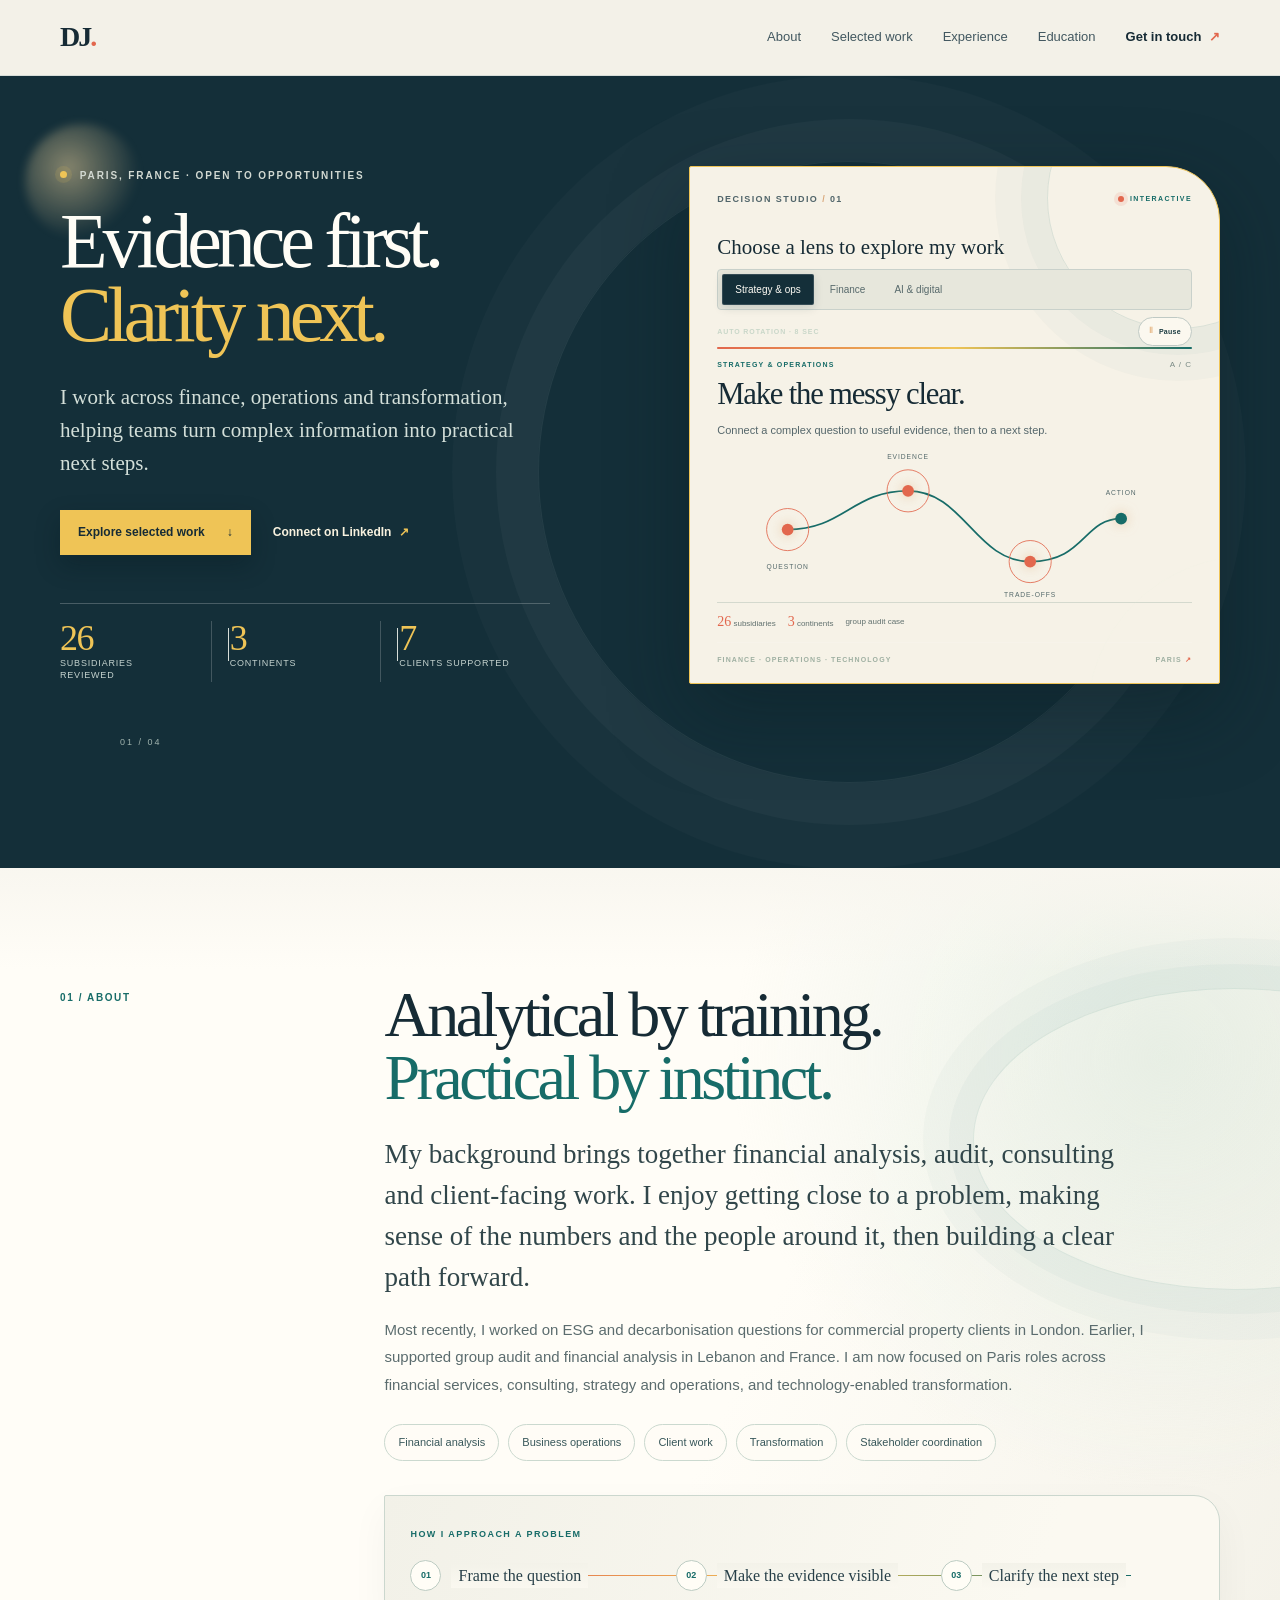
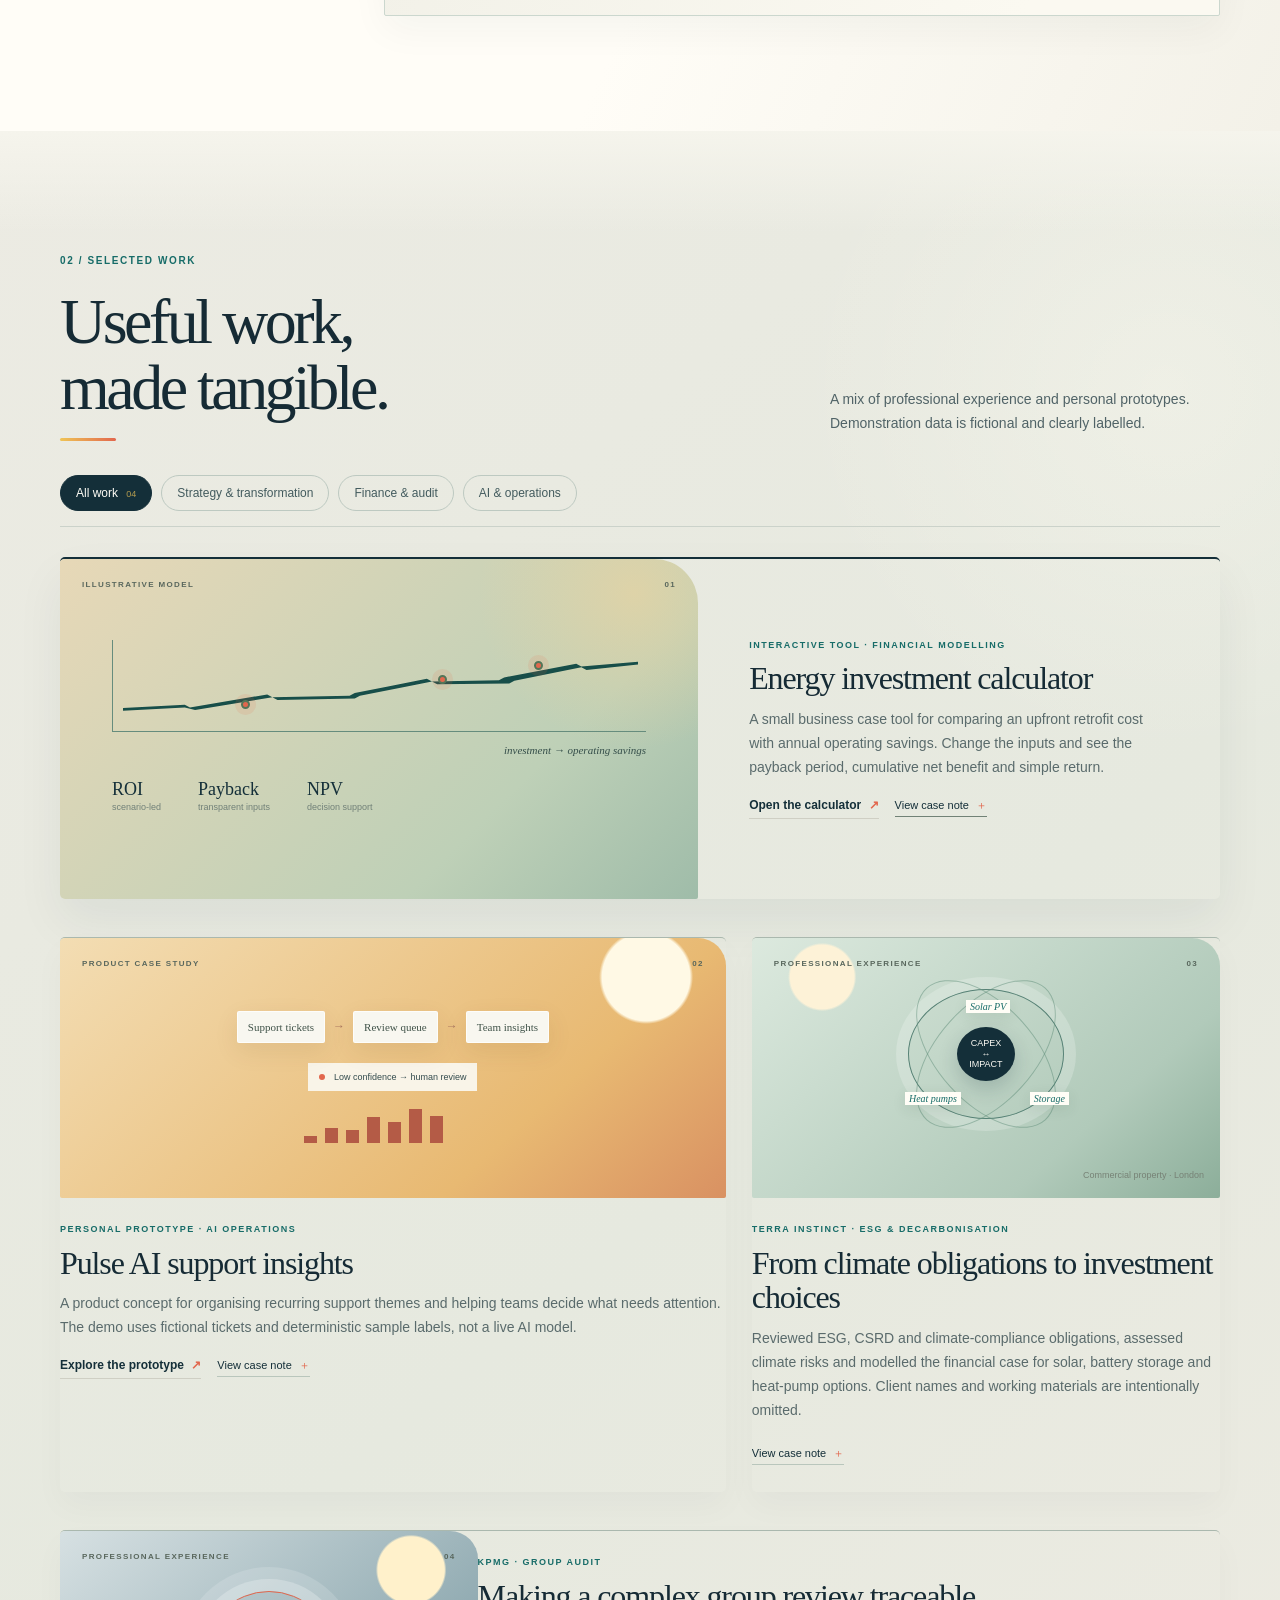
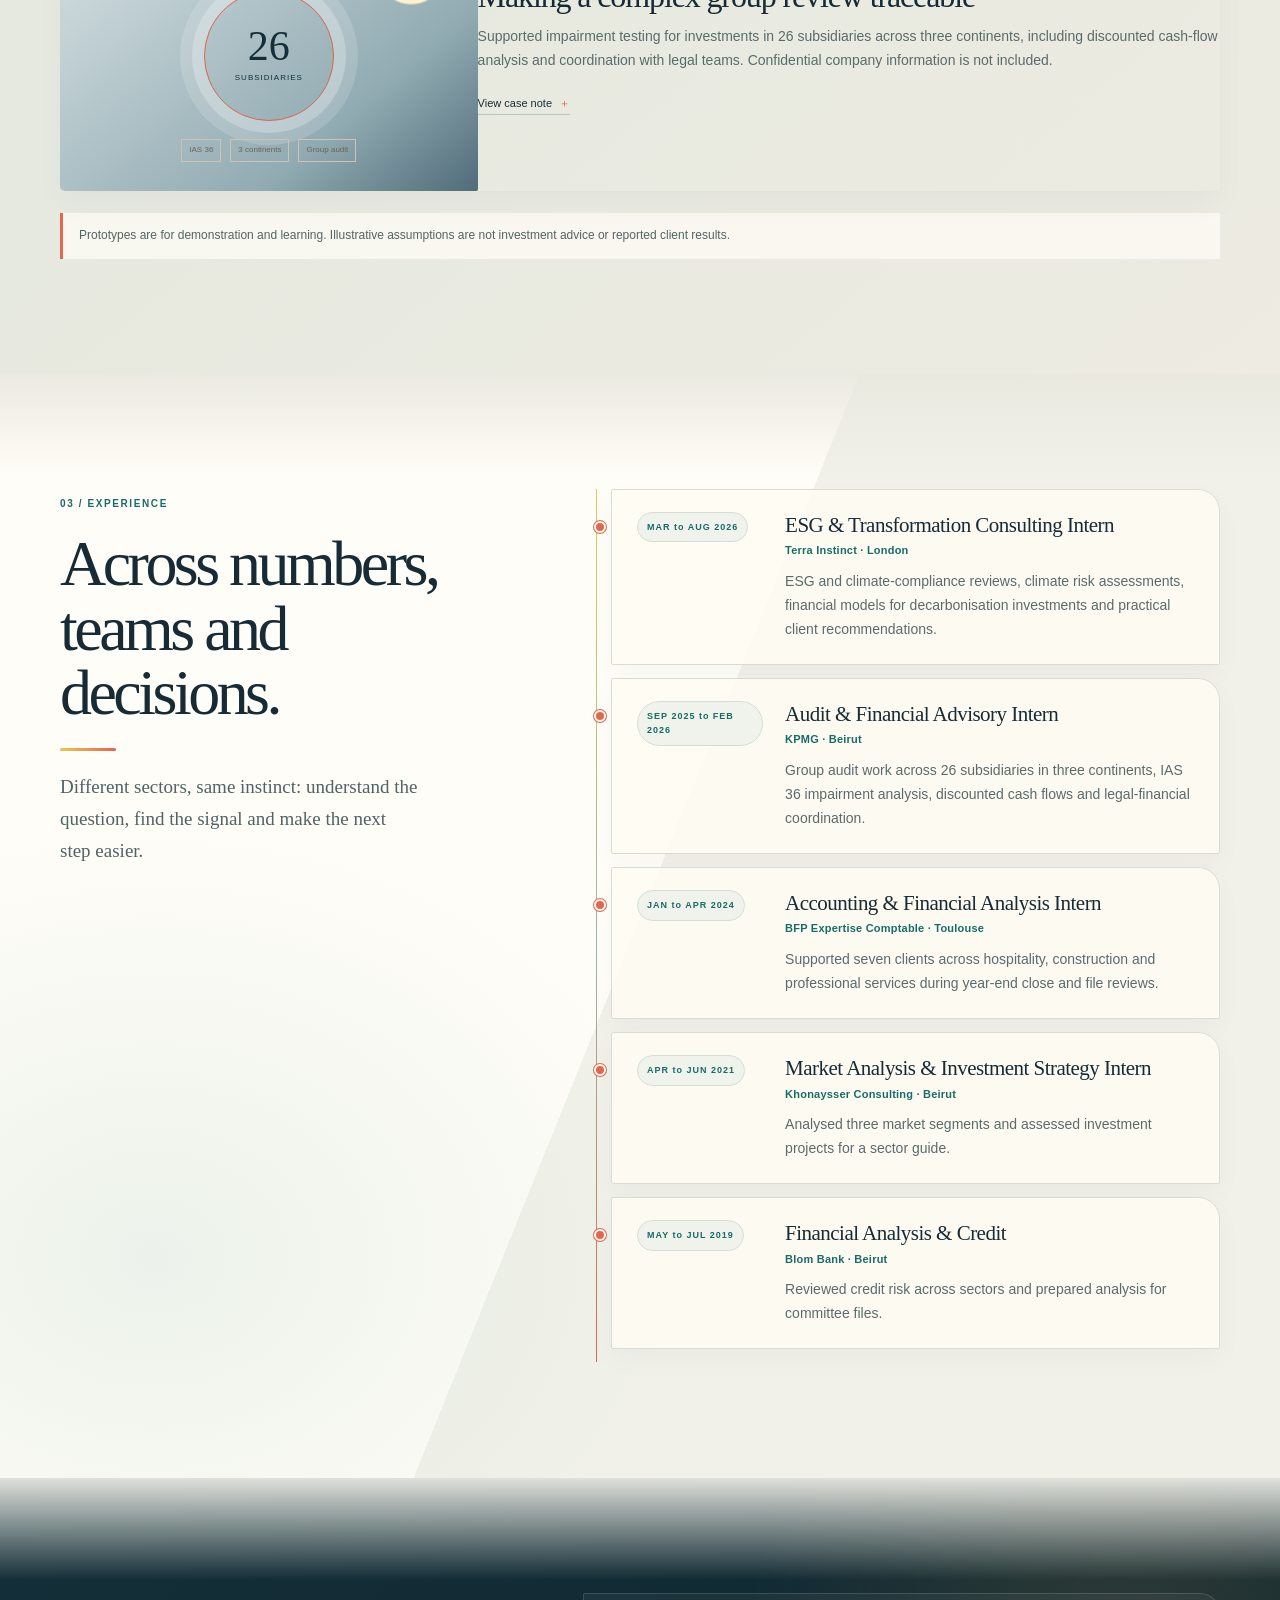
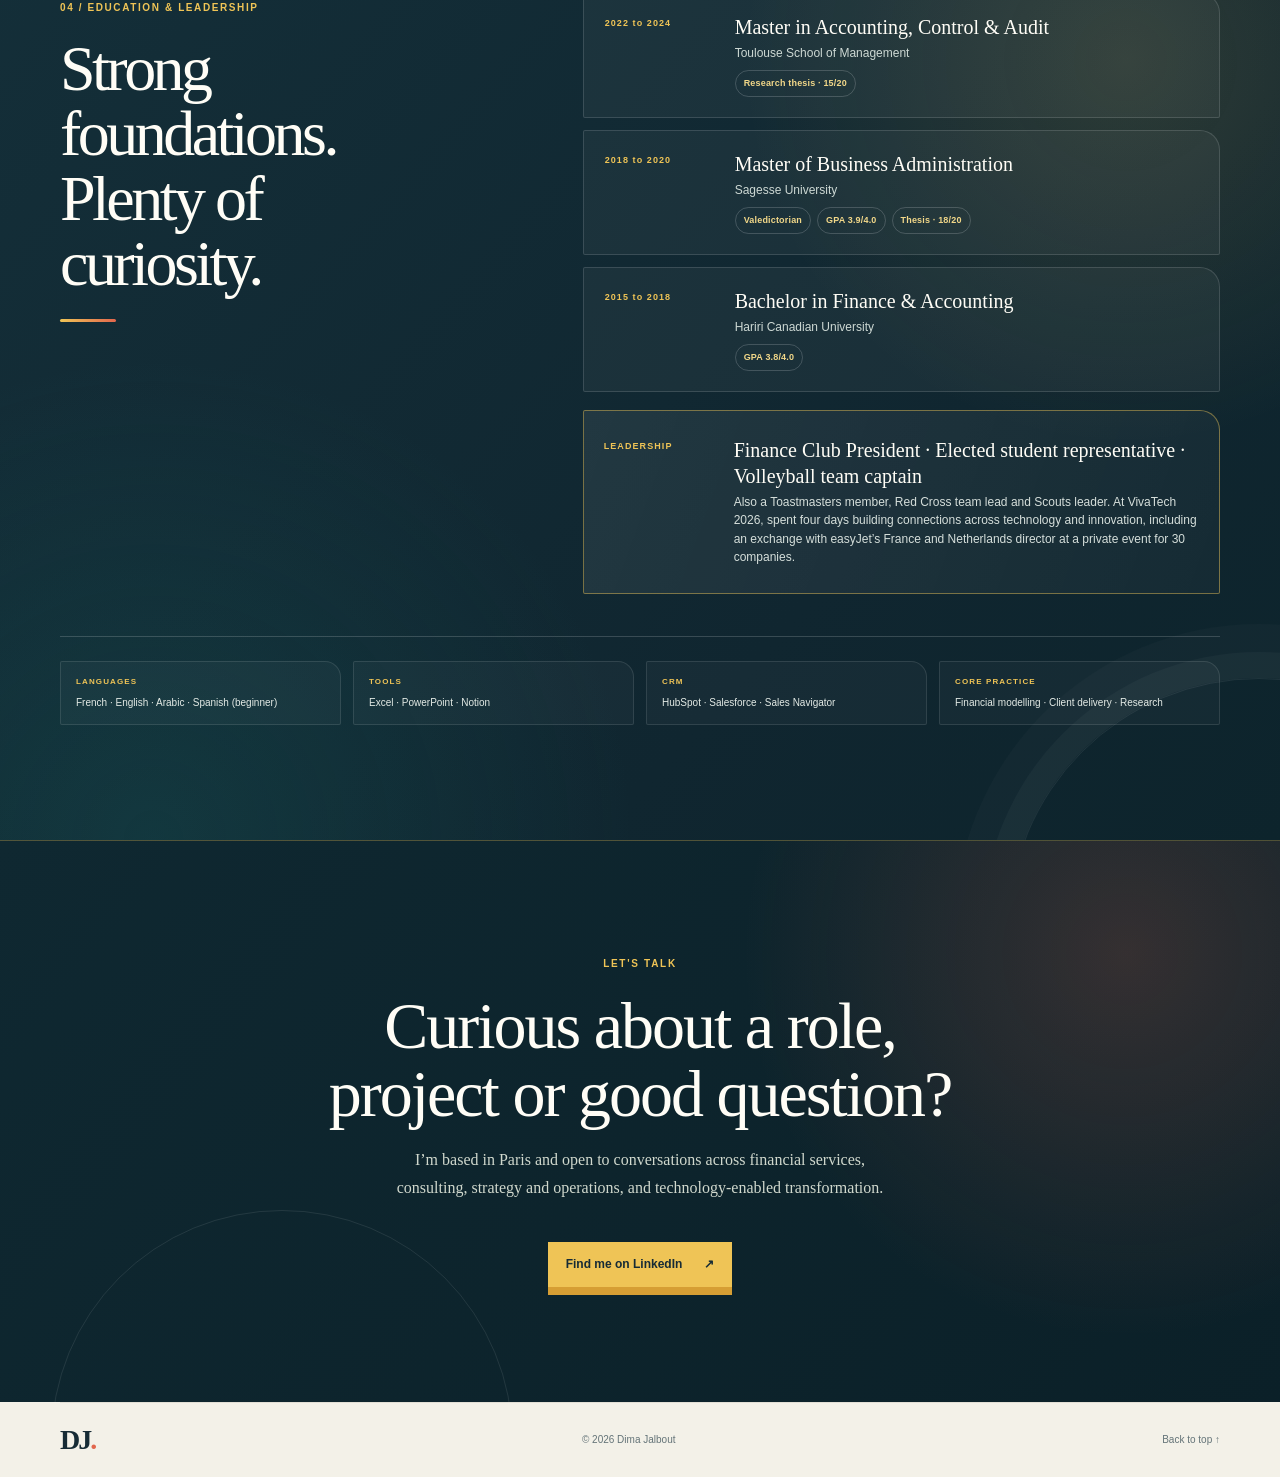
==== commit 2415a73c: "Clarify project filter categories" ====
--- a/index.html
+++ b/index.html
@@ -13,8 +13,8 @@
   <title>Dima Jalbout | Strategy, Finance & Transformation</title>
   <link rel="canonical" href="https://dimael-jalbout-ux.github.io/">
   <link rel="icon" href="assets/favicon.svg" type="image/svg+xml">
-  <link rel="stylesheet" href="styles.css?v=decision-atlas-20261015d">
-  <script src="script.js?v=decision-atlas-20261015d" defer></script>
+  <link rel="stylesheet" href="styles.css?v=decision-atlas-20261015e">
+  <script src="script.js?v=decision-atlas-20261015e" defer></script>
 </head>
 <body>
   <a class="skip-link" href="#main">Skip to content</a>
@@ -136,13 +136,13 @@
         </div>
         <div class="project-filters" role="group" aria-label="Filter selected work">
           <button class="filter-button is-active" type="button" data-filter="all" aria-pressed="true">All work <span>04</span></button>
-          <button class="filter-button" type="button" data-filter="strategy" aria-pressed="false">Strategy & ops</button>
-          <button class="filter-button" type="button" data-filter="finance" aria-pressed="false">Finance & ESG</button>
-          <button class="filter-button" type="button" data-filter="ai" aria-pressed="false">AI & digital</button>
+          <button class="filter-button" type="button" data-filter="strategy" aria-pressed="false">Strategy & transformation</button>
+          <button class="filter-button" type="button" data-filter="finance" aria-pressed="false">Finance & audit</button>
+          <button class="filter-button" type="button" data-filter="ai" aria-pressed="false">AI & operations</button>
         </div>
         <p class="filter-status visually-hidden" id="filter-status" aria-live="polite">Showing all 4 examples.</p>
         <div class="project-grid">
-          <article class="project-card project-featured" data-tags="strategy finance">
+          <article class="project-card project-featured" data-tags="finance">
             <div class="project-visual energy-visual">
               <div class="visual-topline"><span>ILLUSTRATIVE MODEL</span><span>01</span></div>
               <div class="energy-graphic" aria-hidden="true"><div class="energy-line"></div><span class="energy-point point-a"></span><span class="energy-point point-b"></span><span class="energy-point point-c"></span><span class="energy-caption">investment → operating savings</span></div>
@@ -151,7 +151,7 @@
             <div class="project-content"><p class="project-type">INTERACTIVE TOOL · FINANCIAL MODELLING</p><h3>Energy investment calculator</h3><p>A small business case tool for comparing an upfront retrofit cost with annual operating savings. Change the inputs and see the payback period, cumulative net benefit and simple return.</p><div class="project-actions"><a class="project-link" href="energy-calculator.html">Open the calculator <span aria-hidden="true">↗</span></a><button class="case-button" type="button" data-case="energy">View case note <span aria-hidden="true">＋</span></button></div></div>
           </article>
 
-          <article class="project-card" data-tags="strategy ai">
+          <article class="project-card" data-tags="ai">
             <div class="project-visual pulse-visual">
               <div class="visual-topline"><span>PRODUCT CASE STUDY</span><span>02</span></div>
               <div class="pipeline" aria-label="Prototype flow"><span>Support tickets</span><i aria-hidden="true">→</i><span>Review queue</span><i aria-hidden="true">→</i><span>Team insights</span></div>
@@ -161,7 +161,7 @@
             <div class="project-content"><p class="project-type">PERSONAL PROTOTYPE · AI OPERATIONS</p><h3>Pulse AI support insights</h3><p>A product concept for organising recurring support themes and helping teams decide what needs attention. The demo uses fictional tickets and deterministic sample labels, not a live AI model.</p><div class="project-actions"><a class="project-link" href="pulse-ai.html">Explore the prototype <span aria-hidden="true">↗</span></a><button class="case-button" type="button" data-case="pulse">View case note <span aria-hidden="true">＋</span></button></div></div>
           </article>
 
-          <article class="project-card" data-tags="strategy finance">
+          <article class="project-card" data-tags="strategy">
             <div class="project-visual climate-visual">
               <div class="visual-topline"><span>PROFESSIONAL EXPERIENCE</span><span>03</span></div>
               <div class="climate-orbit" aria-hidden="true"><span class="orbit-center">CAPEX<br>↔<br>IMPACT</span><i class="orbit-one">Solar PV</i><i class="orbit-two">Heat pumps</i><i class="orbit-three">Storage</i></div>
--- a/styles.css
+++ b/styles.css
@@ -3149,3 +3149,83 @@
   padding-inline:7px;
   background:linear-gradient(180deg,#f3f2e9,#faf8f0);
 }
+
+
+/* Refined section transitions: soft colour entry and a quiet editorial fade. */
+.section-pad:not(.contact)::before {
+  inset:0 0 auto;
+  height:clamp(58px,8vw,104px);
+  background:linear-gradient(180deg,var(--section-entry-color,#f8f6ef),transparent);
+  opacity:.92;
+  pointer-events:none;
+}
+.section-pad>.page-width { position:relative;z-index:1 }
+#about { --section-entry-color:#f8f6ef }
+#work { --section-entry-color:#f6f5ed }
+#experience { --section-entry-color:#e9e8df }
+#education { --section-entry-color:#f1f1e9 }
+.contact.section-pad::before {
+  display:block;
+  height:72px;
+  background:linear-gradient(180deg,#102630,transparent);
+  opacity:.8;
+  pointer-events:none;
+}
+.has-reveal .reveal-item {
+  opacity:0;
+  transform:translateY(8px);
+  filter:blur(2px);
+  transition:opacity .68s cubic-bezier(.22,1,.36,1),
+    transform .68s cubic-bezier(.22,1,.36,1),
+    filter .68s cubic-bezier(.22,1,.36,1);
+  transition-delay:var(--reveal-delay,0ms);
+}
+.has-reveal .reveal-item.is-visible {
+  opacity:1;
+  transform:translateY(0);
+  filter:blur(0);
+}
+.project-grid>.project-card:nth-child(2) { --reveal-delay:45ms }
+.project-grid>.project-card:nth-child(3) { --reveal-delay:95ms }
+.project-grid>.project-card:nth-child(4) { --reveal-delay:145ms }
+.timeline-item:nth-child(2),.education-list article:nth-child(2) { --reveal-delay:45ms }
+.timeline-item:nth-child(3),.education-list article:nth-child(3) { --reveal-delay:90ms }
+.timeline-item:nth-child(4),.education-list article:nth-child(4) { --reveal-delay:135ms }
+.timeline-item:nth-child(5) { --reveal-delay:180ms }
+.project-grid>.project-card.is-filter-spotlight {
+  grid-column:2/span 10;
+  display:grid;
+  grid-template-columns:.9fr 1.1fr;
+  align-items:stretch;
+  border-top:2px solid #142f39;
+}
+.project-card.is-filter-spotlight .project-visual { height:100%;min-height:300px }
+.project-card.is-filter-spotlight .project-content {
+  align-self:center;
+  padding:clamp(24px,4vw,48px);
+}
+.project-card.is-filter-entering {
+  animation:filterCardIn .55s cubic-bezier(.22,1,.36,1) both;
+}
+@keyframes filterCardIn {
+  from { opacity:0;transform:translateY(10px);filter:blur(2px) }
+  to { opacity:1;transform:translateY(0);filter:blur(0) }
+}
+@media(max-width:700px) {
+  .section-pad:not(.contact)::before { height:62px }
+  .project-grid>.project-card.is-filter-spotlight {
+    grid-column:1/-1;
+    grid-template-columns:1fr;
+  }
+  .project-card.is-filter-spotlight .project-visual { min-height:230px;height:230px }
+  .project-card.is-filter-spotlight .project-content { padding:22px 4px 28px }
+}
+@media(prefers-reduced-motion:reduce) {
+  .has-reveal .reveal-item {
+    opacity:1;
+    transform:none;
+    filter:none;
+    transition:none;
+  }
+  .project-card.is-filter-entering { animation:none!important }
+}
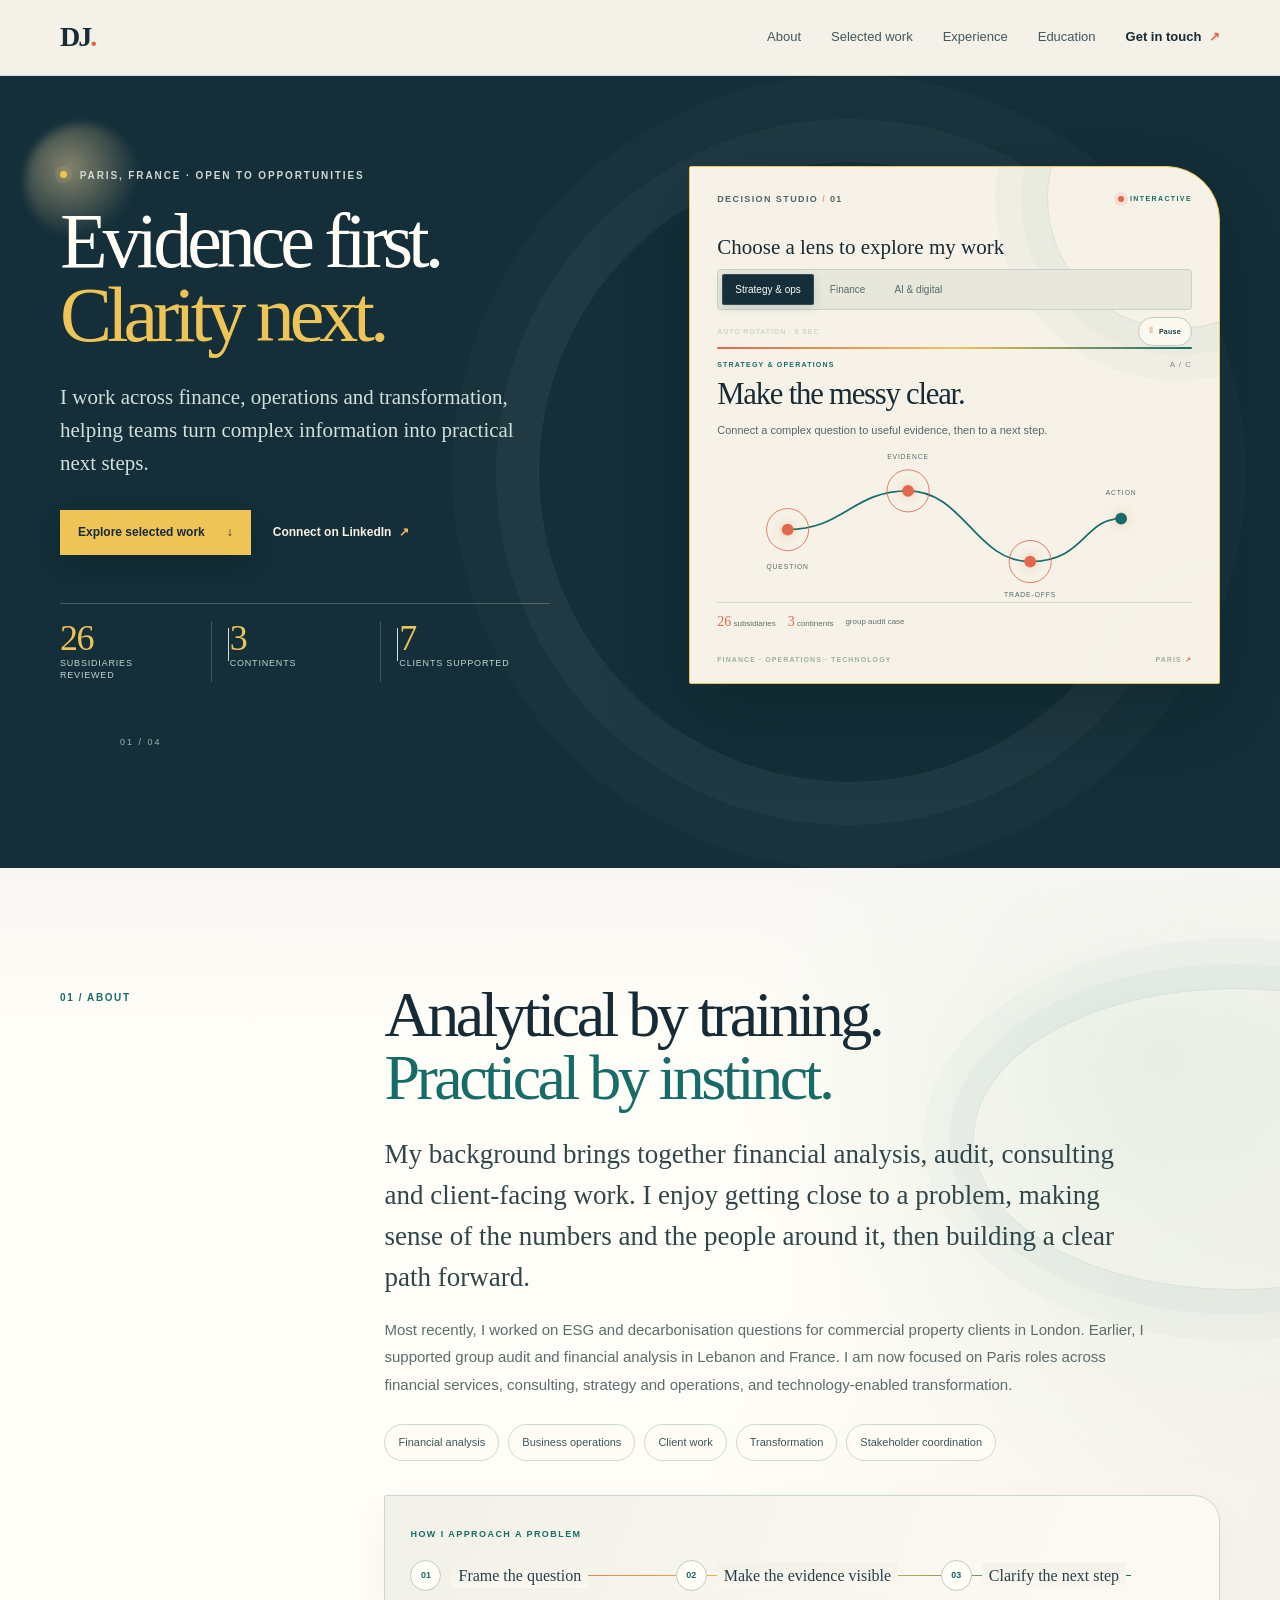
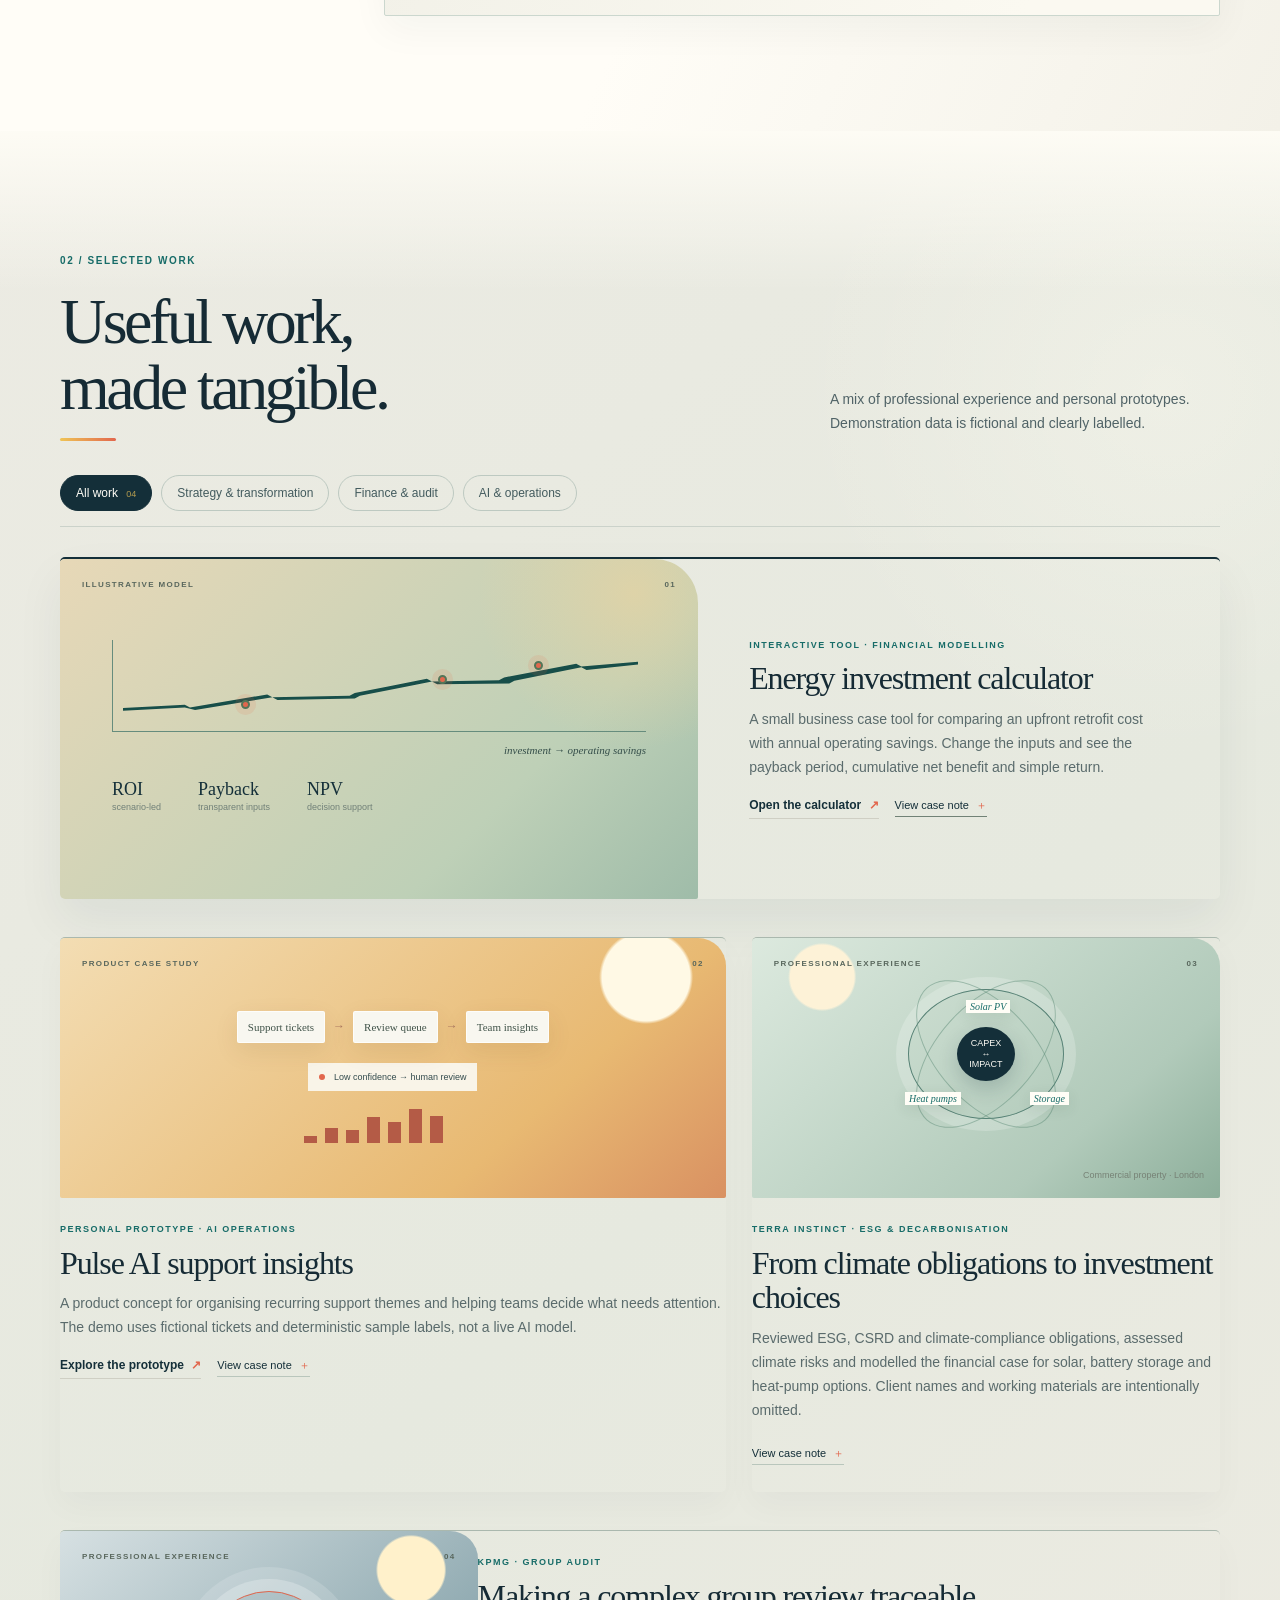
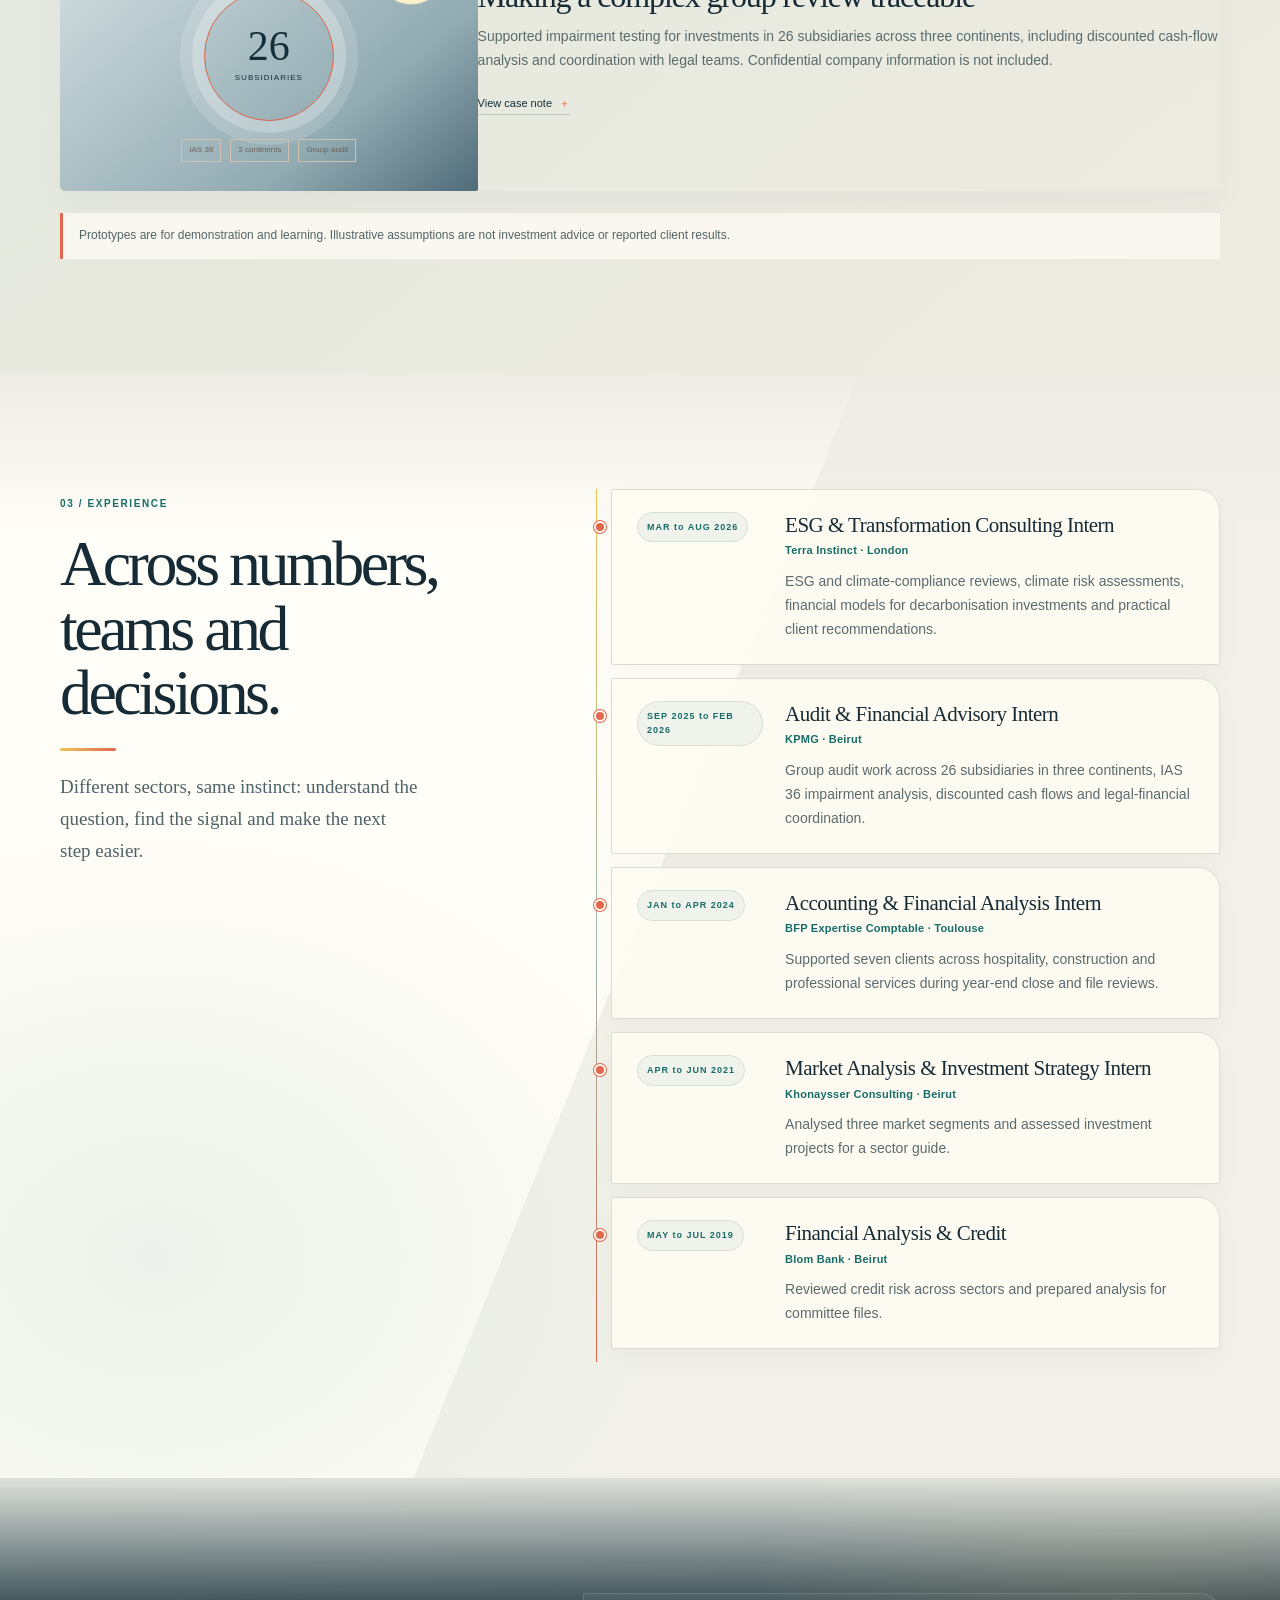
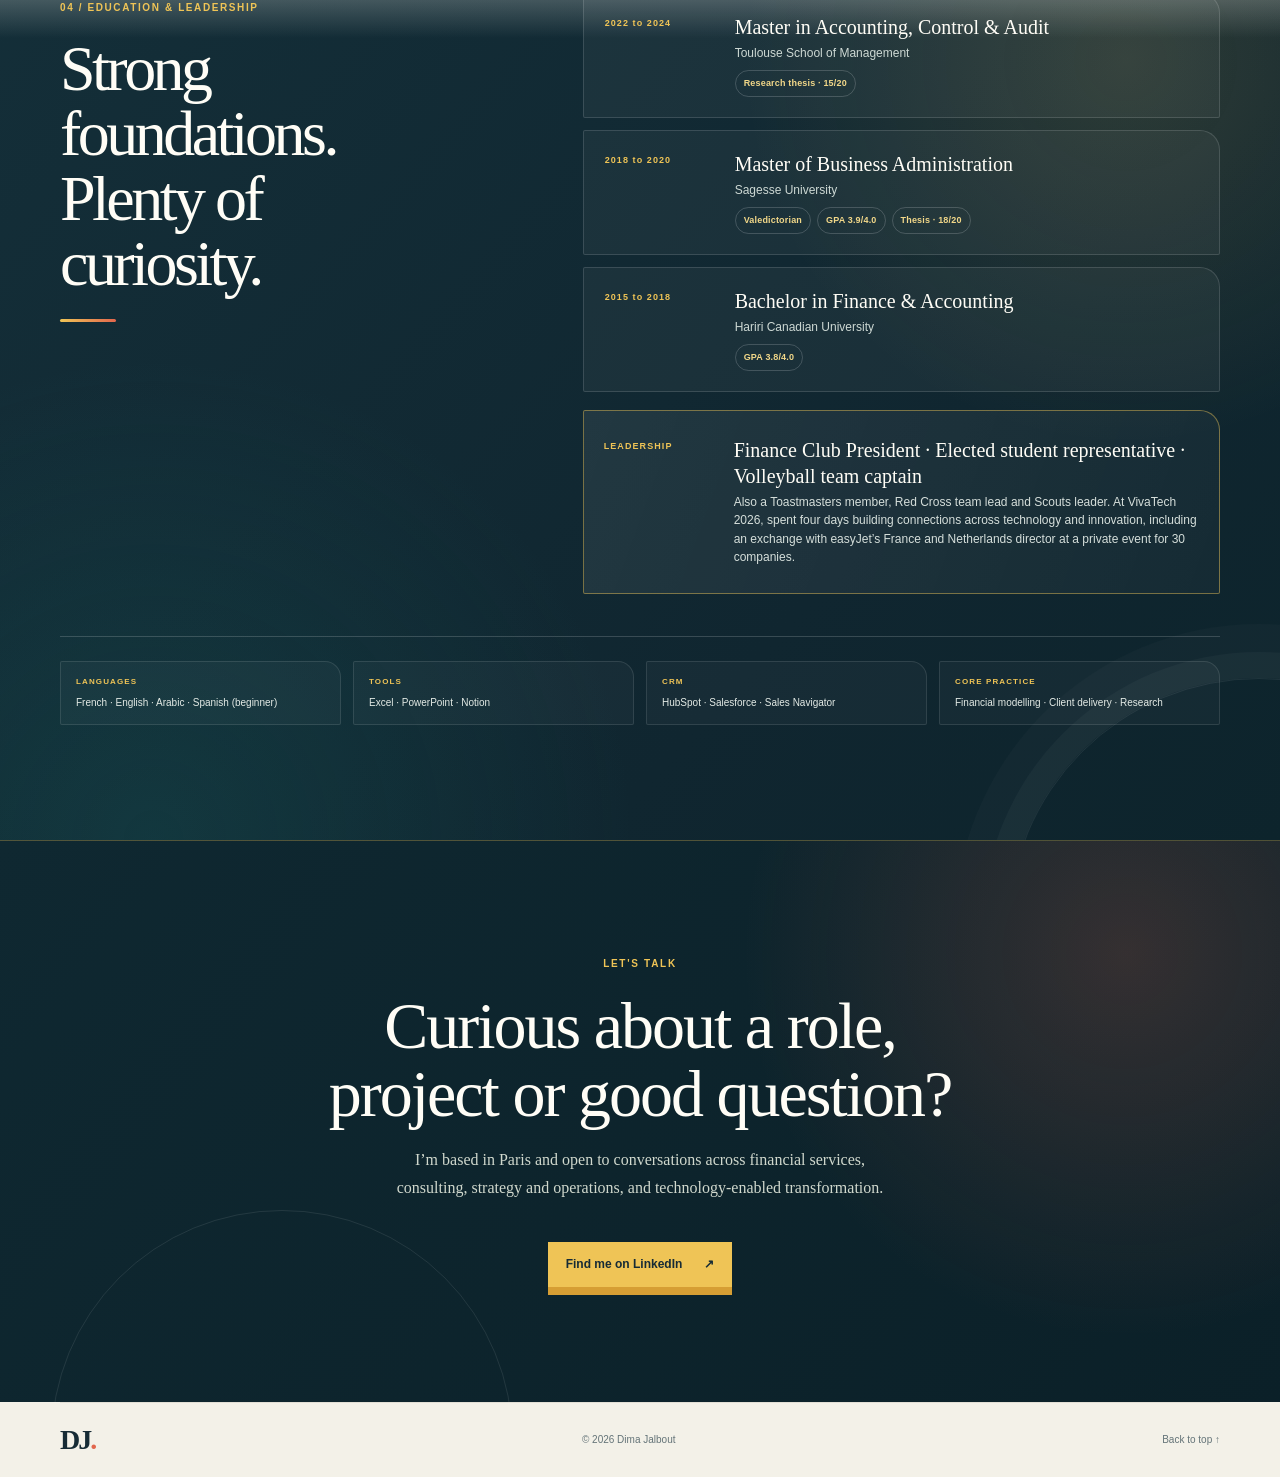
==== commit de0b1c08: "Refresh portfolio visual assets" ====
--- a/index.html
+++ b/index.html
@@ -13,8 +13,8 @@
   <title>Dima Jalbout | Strategy, Finance & Transformation</title>
   <link rel="canonical" href="https://dimael-jalbout-ux.github.io/">
   <link rel="icon" href="assets/favicon.svg" type="image/svg+xml">
-  <link rel="stylesheet" href="styles.css?v=decision-atlas-20261015e">
-  <script src="script.js?v=decision-atlas-20261015e" defer></script>
+  <link rel="stylesheet" href="styles.css?v=decision-atlas-20261015f">
+  <script src="script.js?v=decision-atlas-20261015f" defer></script>
 </head>
 <body>
   <a class="skip-link" href="#main">Skip to content</a>
--- a/styles.css
+++ b/styles.css
@@ -3229,3 +3229,14 @@
   }
   .project-card.is-filter-entering { animation:none!important }
 }
+
+
+/* Let the section colours meet gradually instead of changing on a hard edge. */
+.section-pad:not(.contact)::before {
+  height:clamp(112px,13vw,160px);
+}
+#about { --section-entry-color:#f7f6f2 }
+#work { --section-entry-color:#fffdf6 }
+#experience { --section-entry-color:#ecebe3 }
+#education { --section-entry-color:#f1f1e9 }
+.contact.section-pad::before { height:96px }
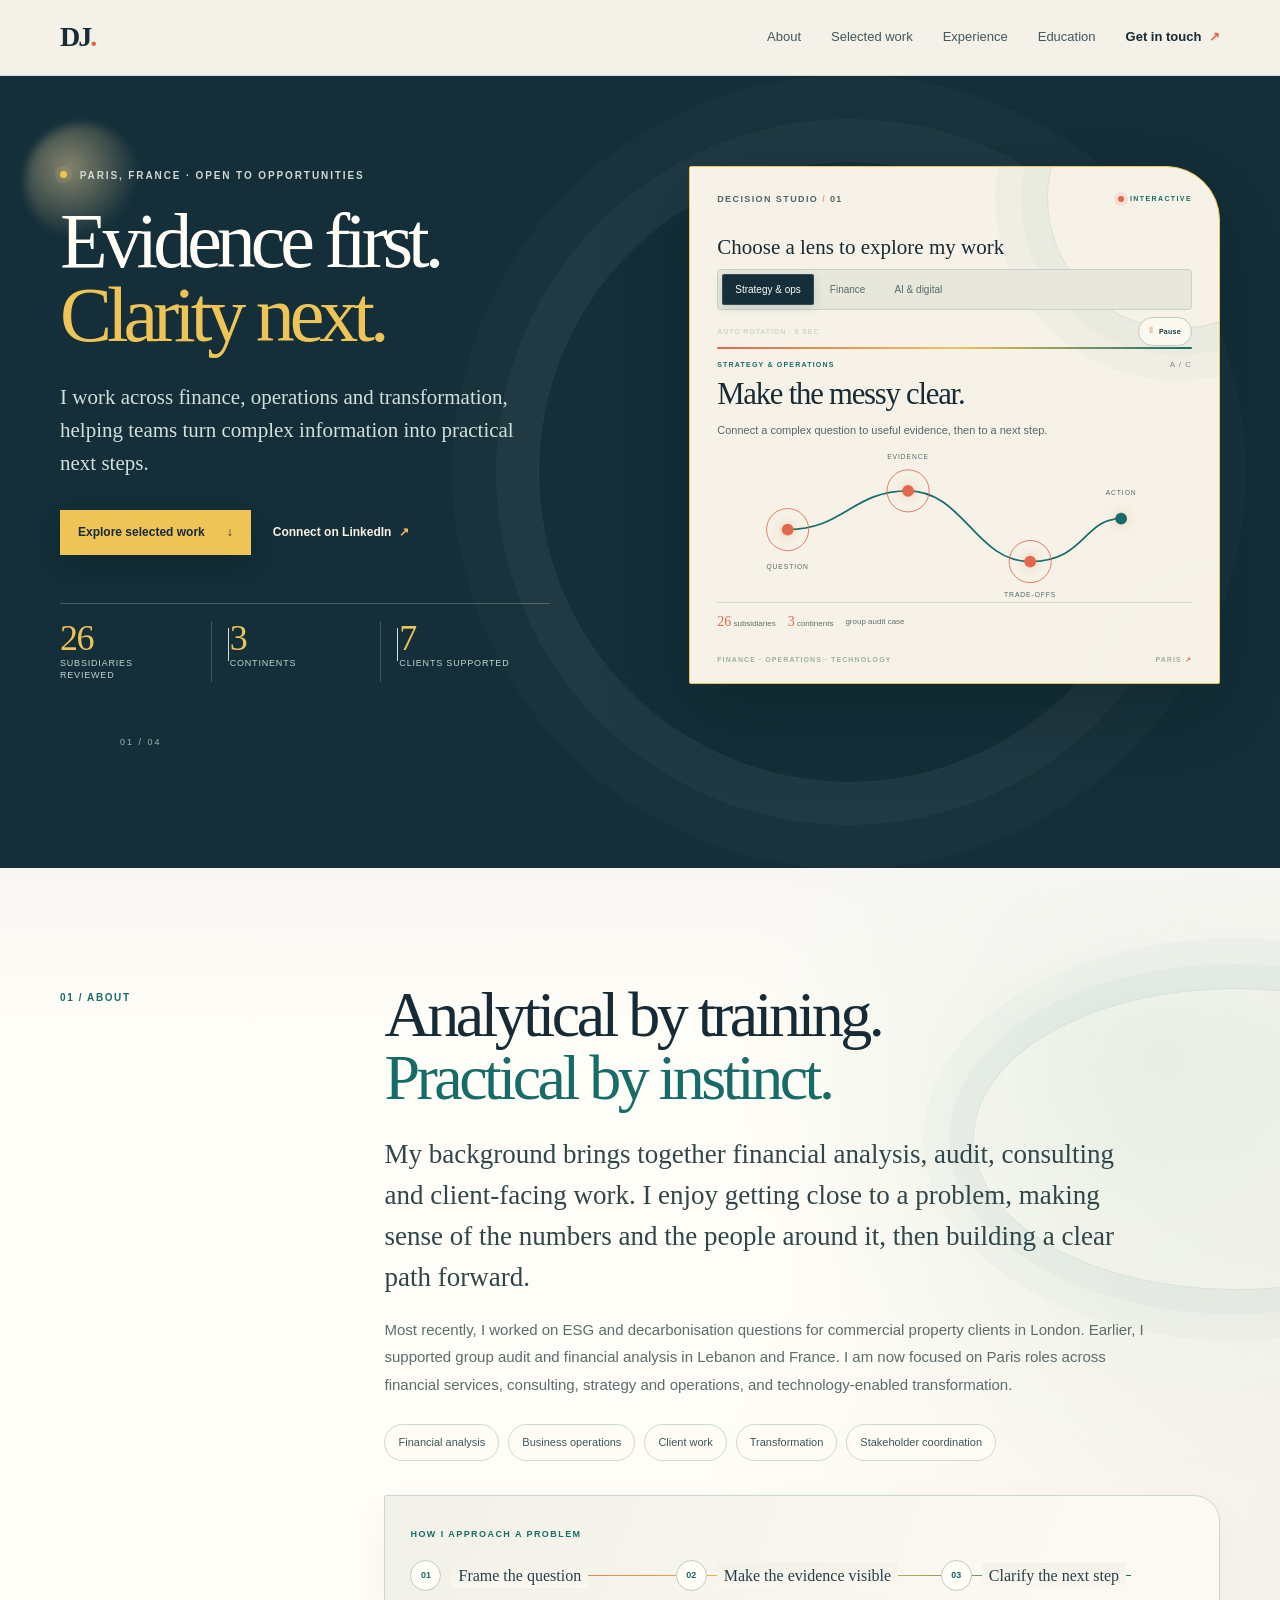
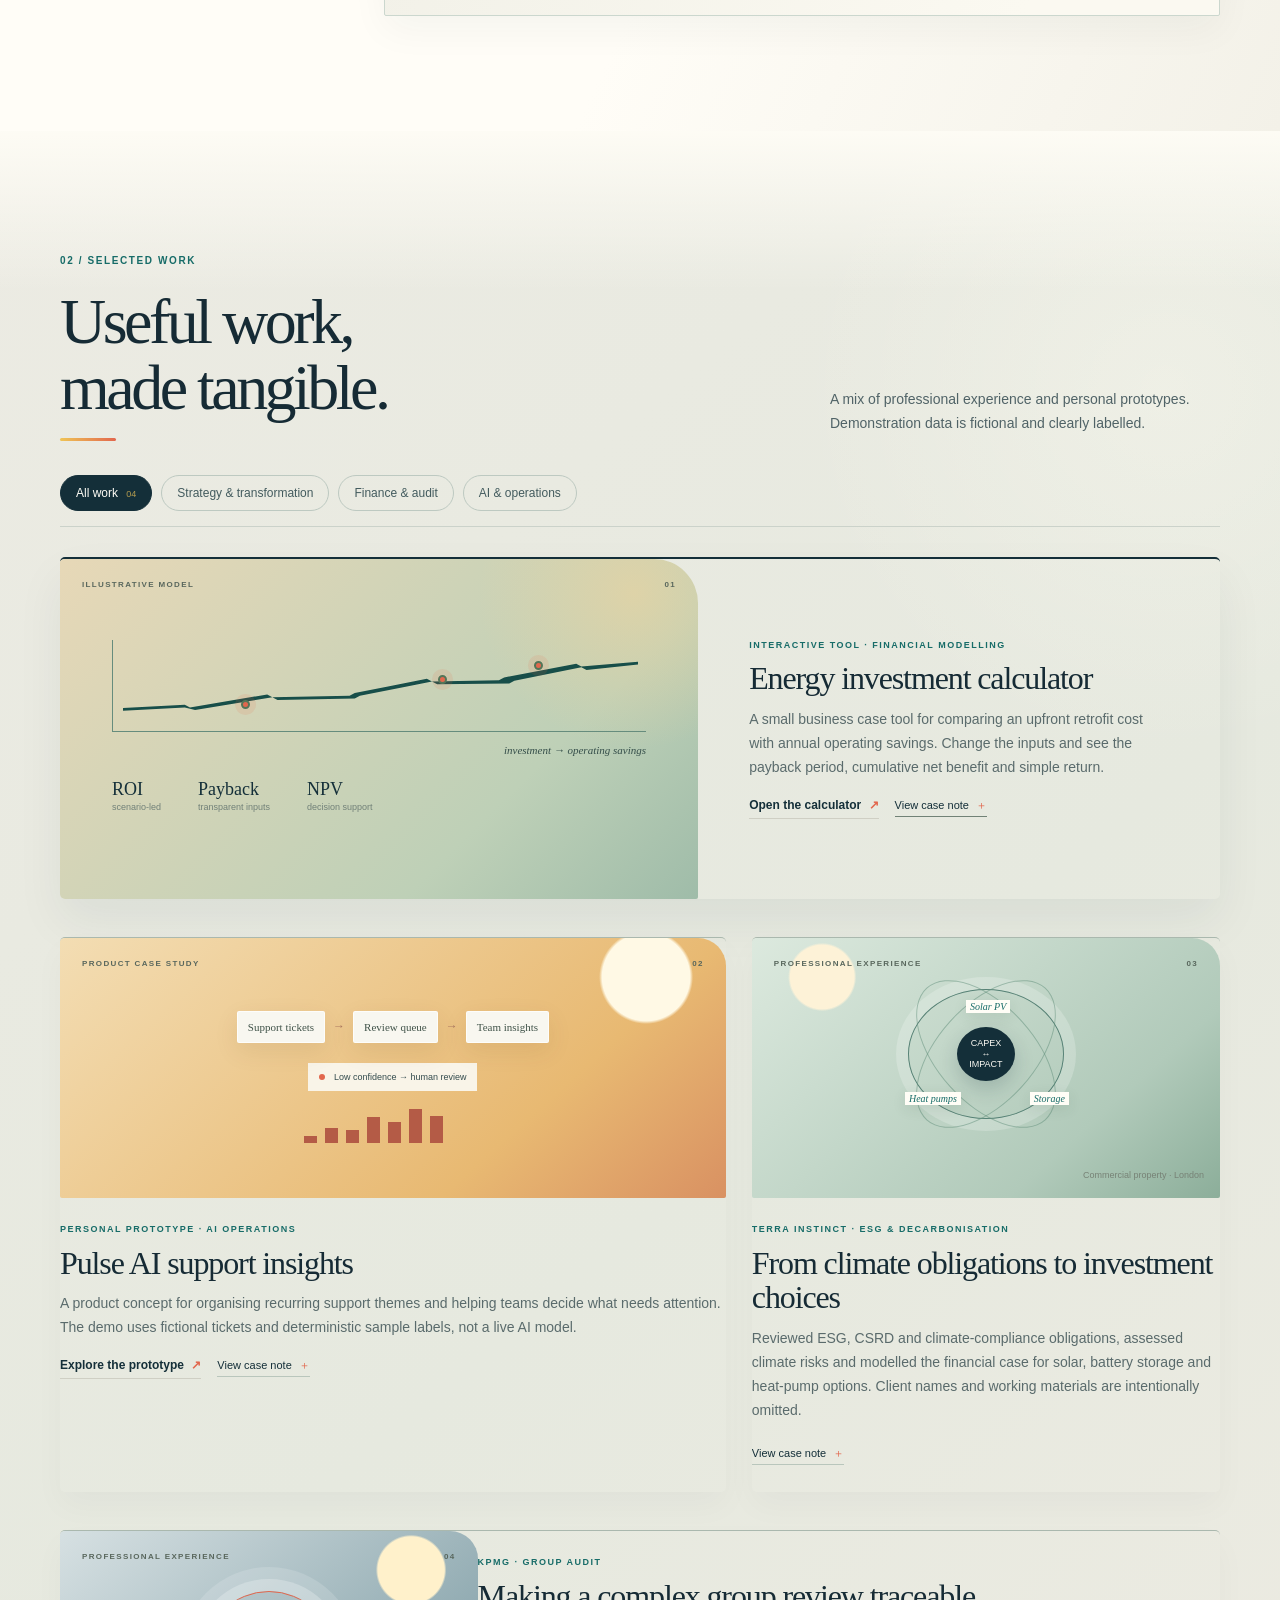
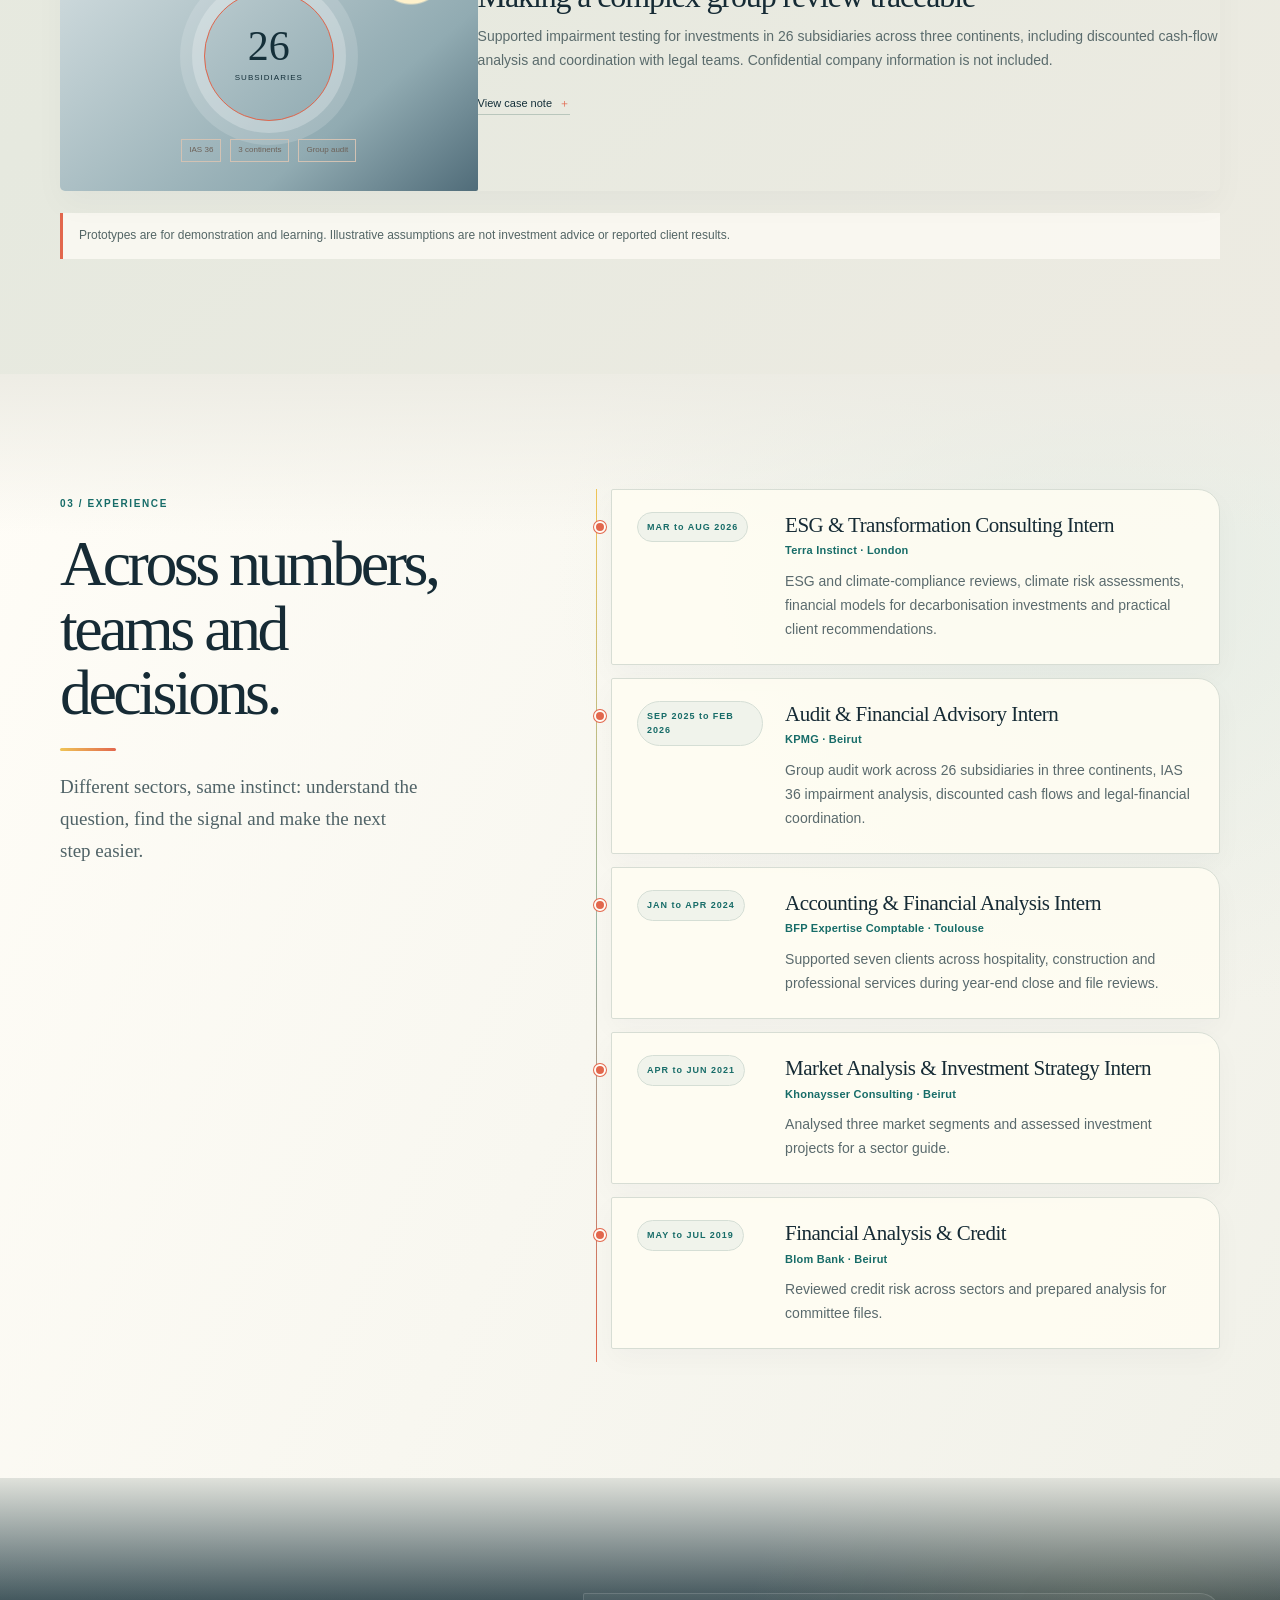
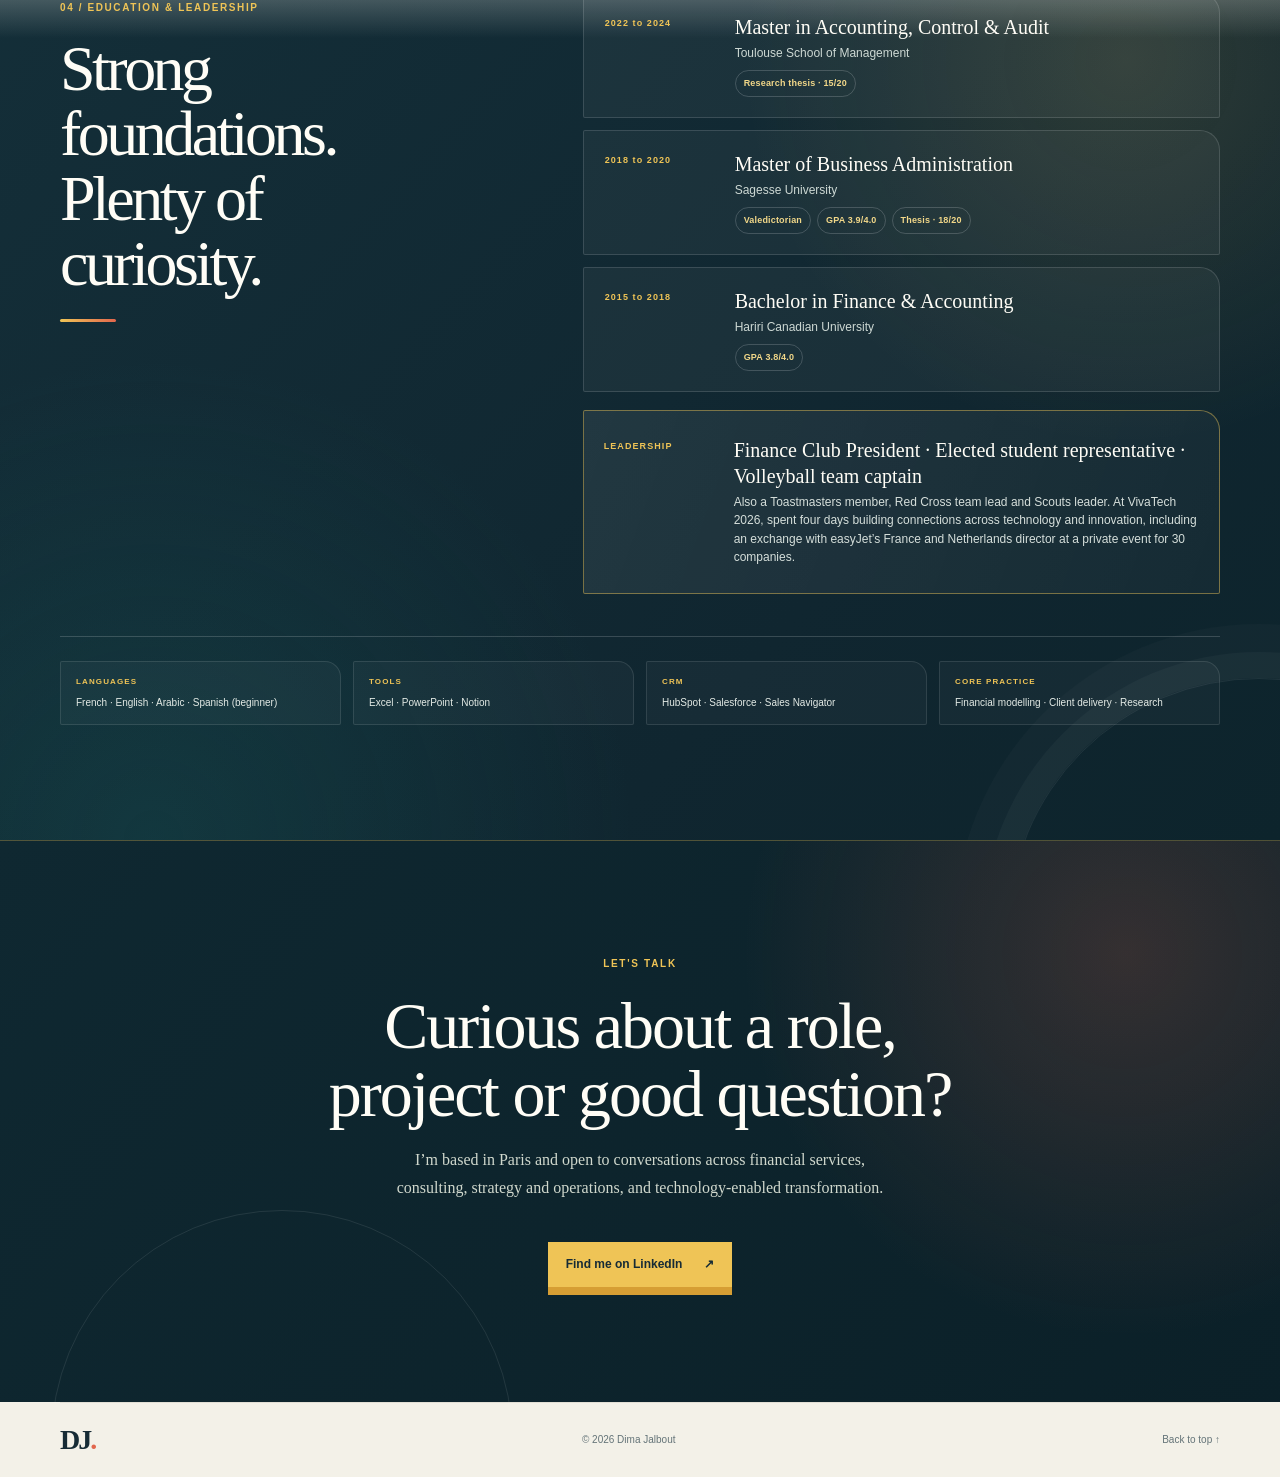
==== commit 570993c8: "Refresh smooth portfolio transitions" ====
--- a/index.html
+++ b/index.html
@@ -13,8 +13,8 @@
   <title>Dima Jalbout | Strategy, Finance & Transformation</title>
   <link rel="canonical" href="https://dimael-jalbout-ux.github.io/">
   <link rel="icon" href="assets/favicon.svg" type="image/svg+xml">
-  <link rel="stylesheet" href="styles.css?v=decision-atlas-20261015f">
-  <script src="script.js?v=decision-atlas-20261015f" defer></script>
+  <link rel="stylesheet" href="styles.css?v=decision-atlas-20261015h">
+  <script src="script.js?v=decision-atlas-20261015h" defer></script>
 </head>
 <body>
   <a class="skip-link" href="#main">Skip to content</a>
--- a/styles.css
+++ b/styles.css
@@ -3240,3 +3240,15 @@
 #experience { --section-entry-color:#ecebe3 }
 #education { --section-entry-color:#f1f1e9 }
 .contact.section-pad::before { height:96px }
+
+
+/* Hidden project cards must stay hidden despite per-card display layouts. */
+.project-grid>.project-card[hidden] { display:none!important }
+
+
+/* Keep the experience backdrop calm behind its timeline. */
+.experience {
+  background:
+    radial-gradient(ellipse at 86% 18%,#dce7df99 0,transparent 34rem),
+    linear-gradient(115deg,#fffdf7 0%,#f1f1e9 100%);
+}
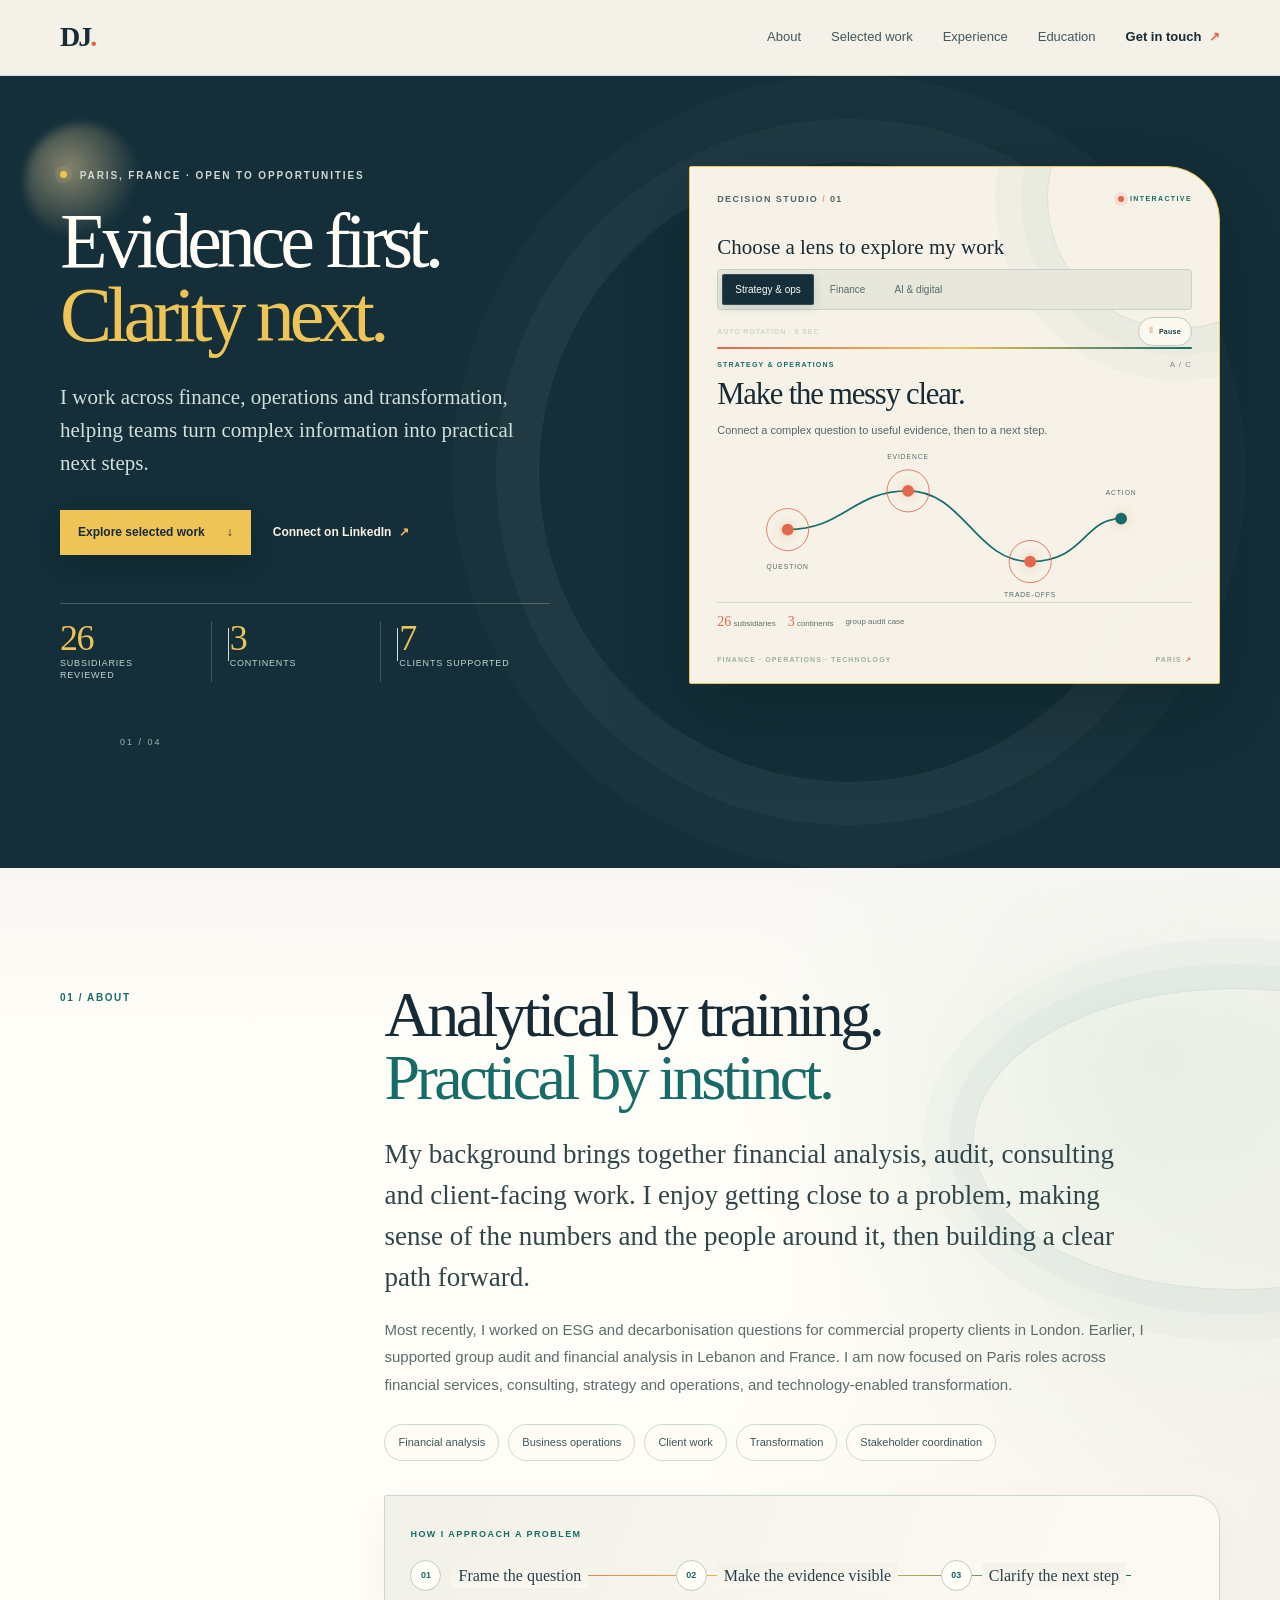
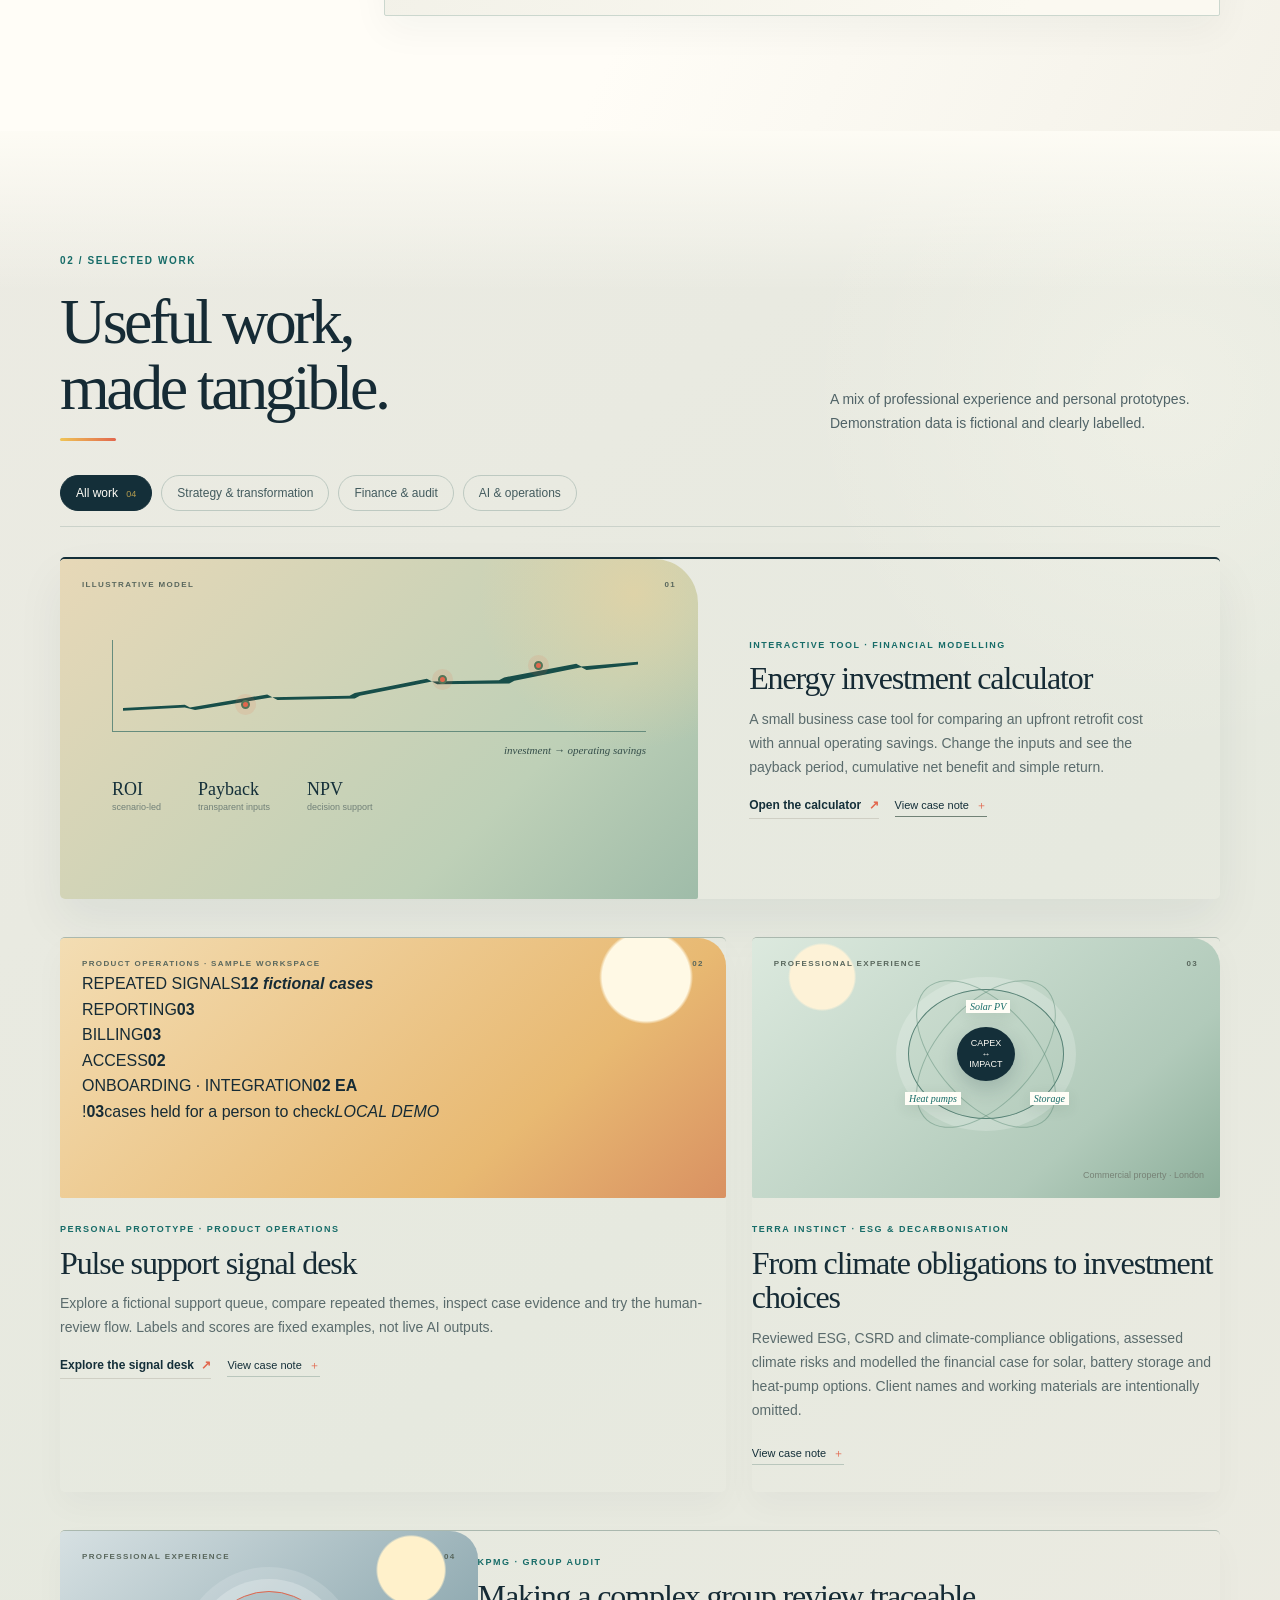
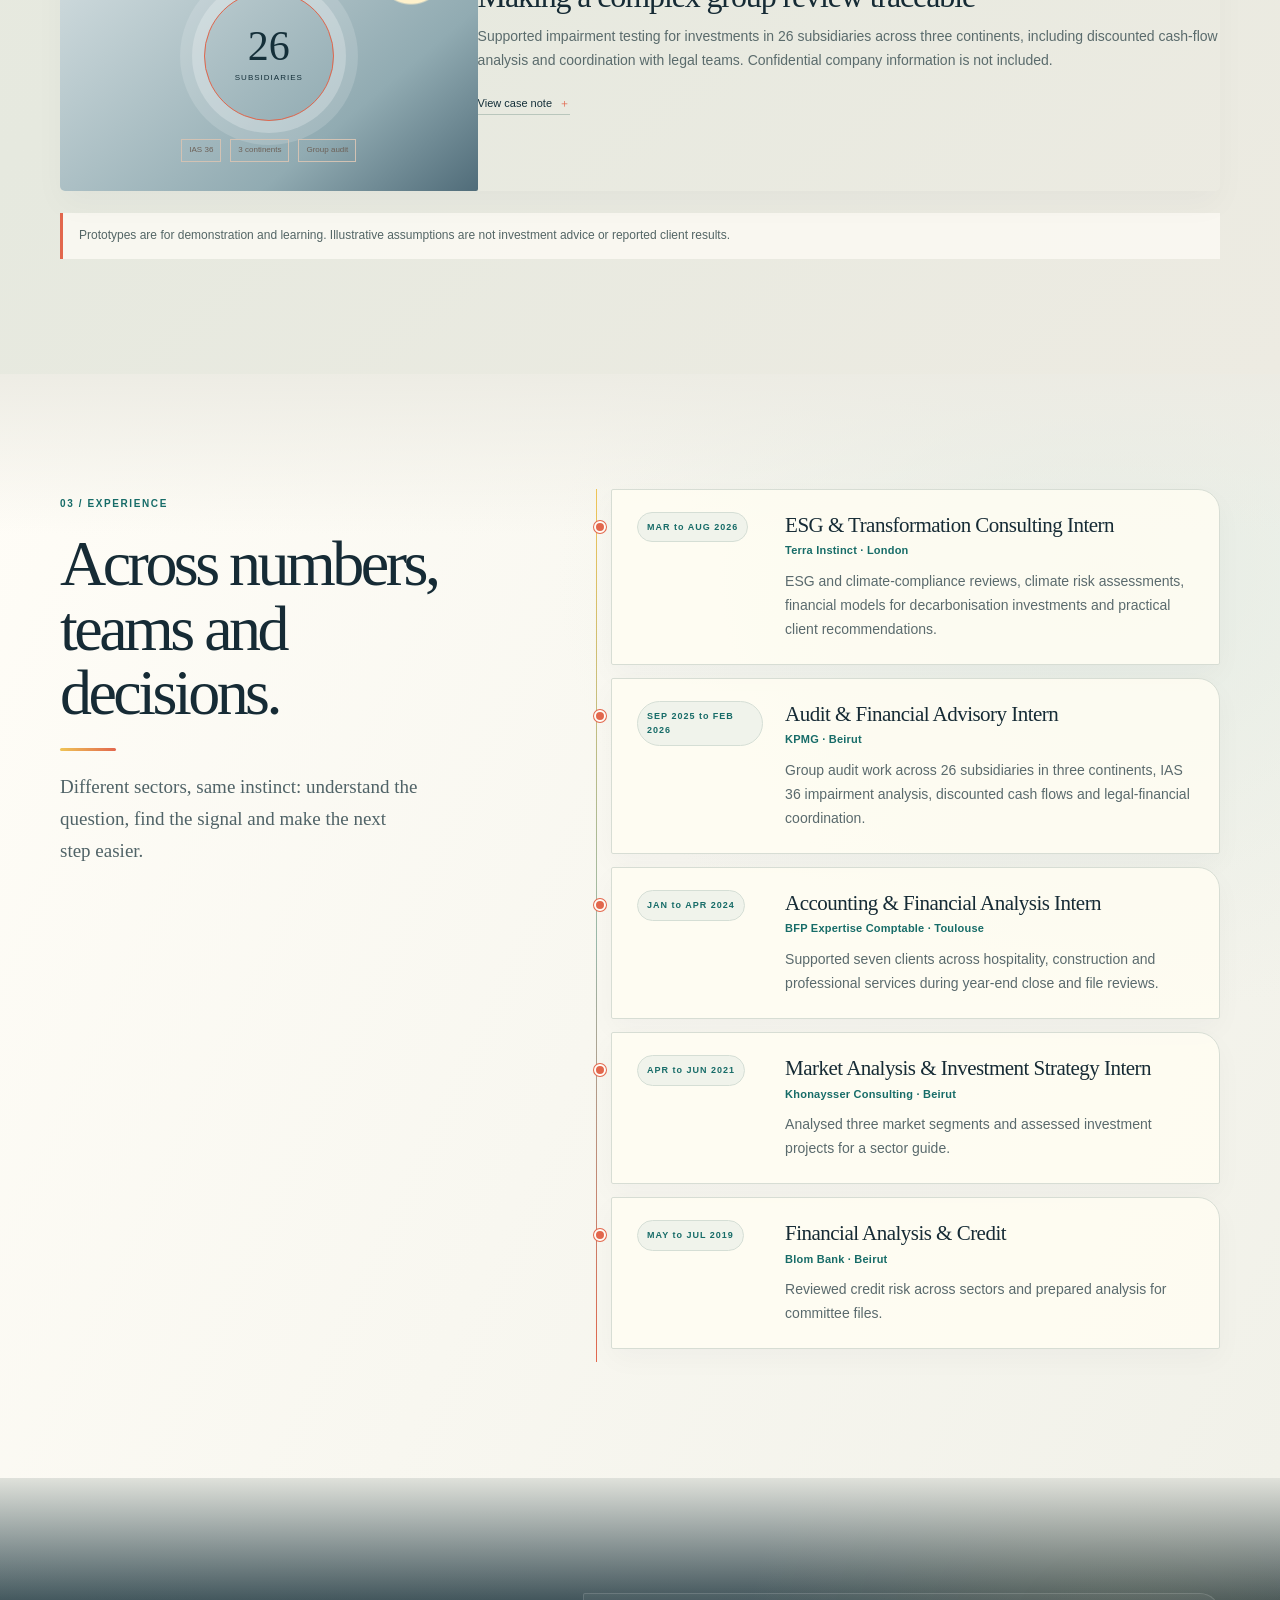
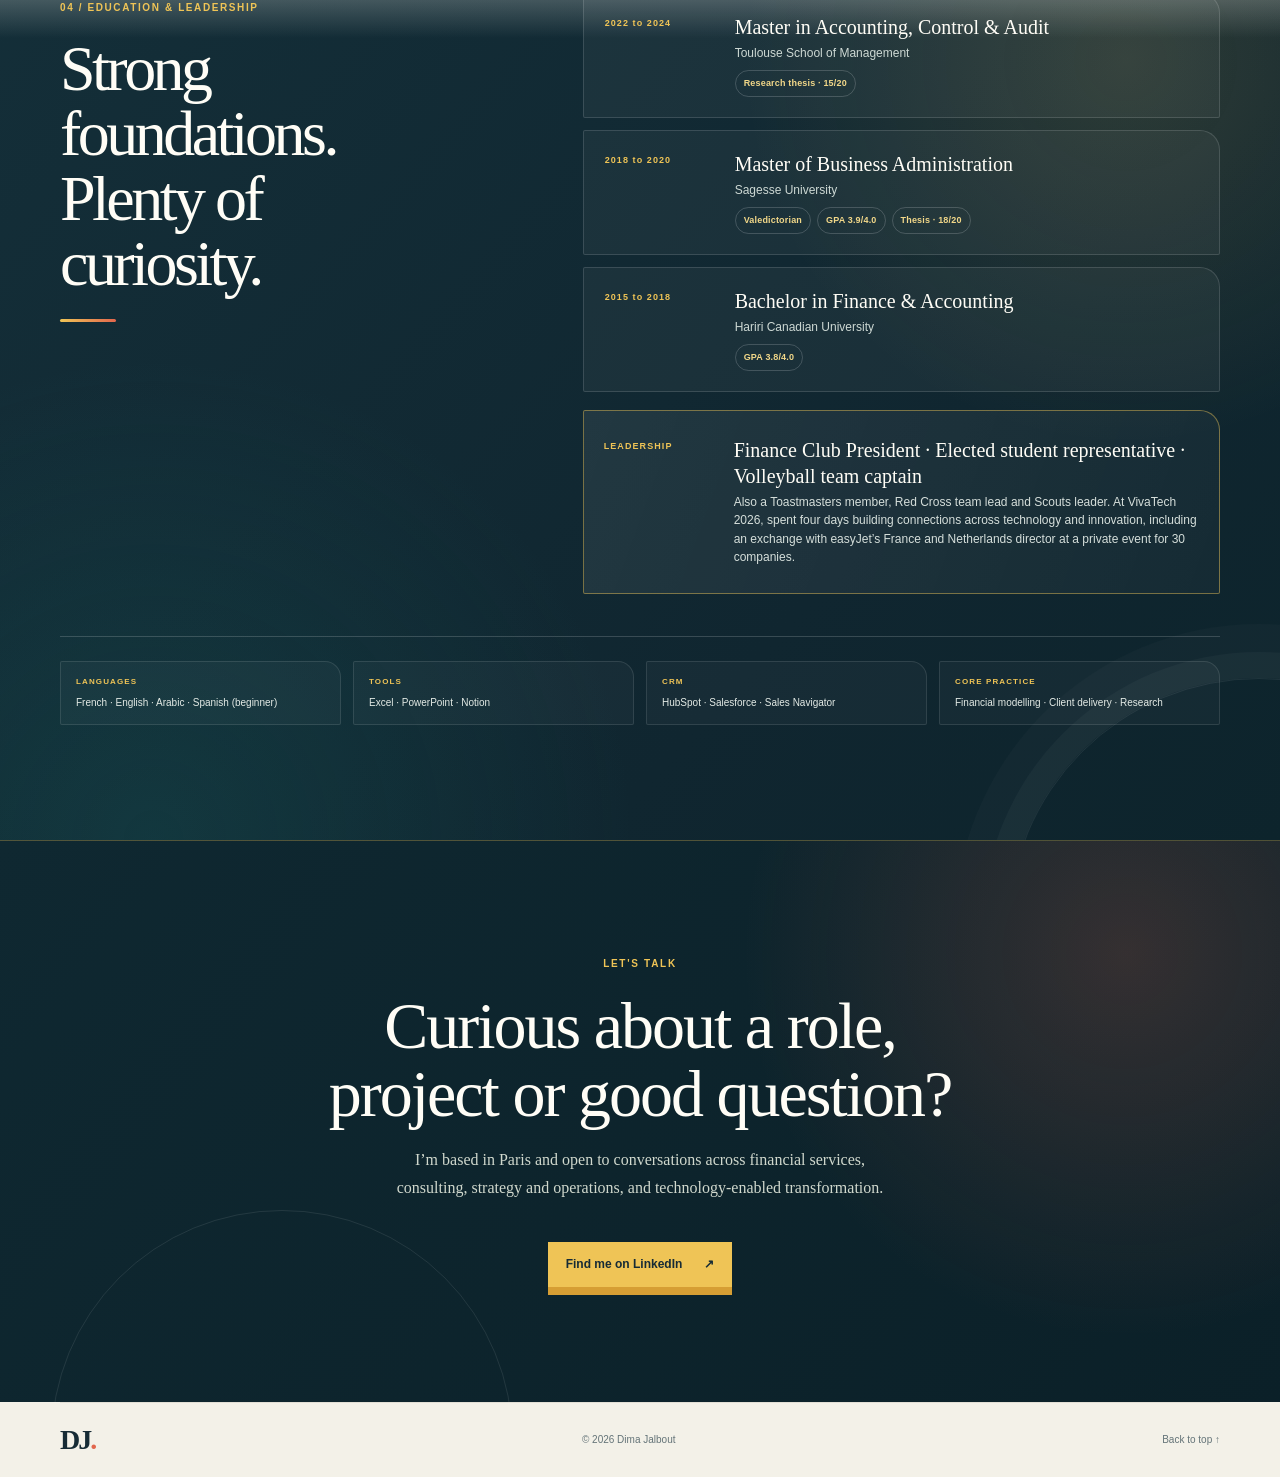
==== commit 694380c6: "Redesign AI operations story on portfolio" ====
--- a/index.html
+++ b/index.html
@@ -4,7 +4,7 @@
   <meta charset="utf-8">
   <meta name="viewport" content="width=device-width, initial-scale=1">
   <meta name="theme-color" content="#142d38">
-  <meta name="description" content="Dima Jalbout is a Paris-based finance and strategy professional with experience in audit, consulting, ESG and technology-enabled transformation. Explore practical analysis and clearly labelled prototypes.">
+  <meta name="description" content="Dima Jalbout is a Paris-based finance and strategy professional. Explore a fictional support operations prototype with a human review workflow.">
   <meta name="author" content="Dima Jalbout">
   <meta property="og:url" content="https://dimael-jalbout-ux.github.io/">
   <meta property="og:title" content="Dima Jalbout | Strategy, Finance & Transformation">
@@ -13,7 +13,7 @@
   <title>Dima Jalbout | Strategy, Finance & Transformation</title>
   <link rel="canonical" href="https://dimael-jalbout-ux.github.io/">
   <link rel="icon" href="assets/favicon.svg" type="image/svg+xml">
-  <link rel="stylesheet" href="styles.css?v=decision-atlas-20261015h">
+  <link rel="stylesheet" href="styles.css?v=signal-desk-20261015a">
   <script src="script.js?v=decision-atlas-20261015h" defer></script>
 </head>
 <body>
@@ -93,12 +93,15 @@
         <section class="lens-panel" id="lens-panel-ai" role="tabpanel" aria-labelledby="lens-tab-ai" tabindex="0" data-lens-panel="ai" hidden>
           <div class="lens-panel-heading"><div><p>AI & DIGITAL TRANSFORMATION</p><h2>Keep people in the loop.</h2></div><span class="panel-index">C / C</span></div>
           <p class="lens-summary">Surface recurring issues, keep evidence close and route uncertainty to a person.</p>
-          <div class="ai-preview" aria-label="Synthetic support-ticket workflow">
-            <div class="ai-count"><strong>12</strong><span>fictional tickets</span></div>
-            <div class="ai-flow"><span>Customer signal</span><b aria-hidden="true">→</b><span>Theme cluster</span><b aria-hidden="true">→</b><span>Team review</span></div>
-            <div class="review-queue"><span class="review-indicator"></span><span><strong>3 cases</strong> below the confidence threshold</span><em>Human review</em></div>
-          </div>
-          <a class="panel-link" href="pulse-ai.html">Explore the support prototype <span aria-hidden="true">↗</span></a>
+          <div class="ai-preview" aria-label="Sample operations snapshot from twelve fictional support cases">
+            <div class="ai-preview-top"><span>SAMPLE SIGNALS / 12 CASES</span><span>FIXED LABELS</span></div>
+            <div class="ai-theme-pair">
+              <div class="ai-theme-card"><span>REPEATED THEME</span><strong>Reporting <i>03</i></strong><b class="ai-theme-track"><i></i></b></div>
+              <div class="ai-theme-card"><span>REPEATED THEME</span><strong>Billing <i>03</i></strong><b class="ai-theme-track"><i></i></b></div>
+            </div>
+            <div class="ai-human-queue"><span class="ai-alert-mark">!</span><span><strong>3 cases</strong> below the illustrative threshold</span><em>PERSON CHECK</em></div>
+          </div>
+          <a class="panel-link" href="pulse-ai.html">Open the signal desk <span aria-hidden="true">↗</span></a>
         </section>
 
         <div class="lab-bottom"><span>FINANCE · OPERATIONS · TECHNOLOGY</span><span>PARIS <b>↗</b></span></div>
@@ -153,12 +156,11 @@
 
           <article class="project-card" data-tags="ai">
             <div class="project-visual pulse-visual">
-              <div class="visual-topline"><span>PRODUCT CASE STUDY</span><span>02</span></div>
-              <div class="pipeline" aria-label="Prototype flow"><span>Support tickets</span><i aria-hidden="true">→</i><span>Review queue</span><i aria-hidden="true">→</i><span>Team insights</span></div>
-              <div class="pulse-callout"><span class="pulse-dot"></span> Low confidence → human review</div>
-              <div class="pulse-bars" aria-hidden="true"><i></i><i></i><i></i><i></i><i></i><i></i><i></i></div>
-            </div>
-            <div class="project-content"><p class="project-type">PERSONAL PROTOTYPE · AI OPERATIONS</p><h3>Pulse AI support insights</h3><p>A product concept for organising recurring support themes and helping teams decide what needs attention. The demo uses fictional tickets and deterministic sample labels, not a live AI model.</p><div class="project-actions"><a class="project-link" href="pulse-ai.html">Explore the prototype <span aria-hidden="true">↗</span></a><button class="case-button" type="button" data-case="pulse">View case note <span aria-hidden="true">＋</span></button></div></div>
+              <div class="visual-topline"><span>PRODUCT OPERATIONS · SAMPLE WORKSPACE</span><span>02</span></div>
+              <div class="pulse-snapshot"><div class="pulse-snapshot-head"><span>REPEATED SIGNALS</span><strong>12 <i>fictional cases</i></strong></div><div class="pulse-bars-row"><span>REPORTING</span><i style="--bar:100%"></i><b>03</b></div><div class="pulse-bars-row"><span>BILLING</span><i style="--bar:100%"></i><b>03</b></div><div class="pulse-bars-row"><span>ACCESS</span><i style="--bar:67%"></i><b>02</b></div><div class="pulse-bars-row muted"><span>ONBOARDING · INTEGRATION</span><i style="--bar:67%"></i><b>02 EA</b></div></div>
+              <div class="pulse-review-strip"><span class="pulse-alert">!</span><strong>03</strong><span>cases held for a person to check</span><em>LOCAL DEMO</em></div>
+            </div>
+            <div class="project-content"><p class="project-type">PERSONAL PROTOTYPE · PRODUCT OPERATIONS</p><h3>Pulse support signal desk</h3><p>Explore a fictional support queue, compare repeated themes, inspect case evidence and try the human-review flow. Labels and scores are fixed examples, not live AI outputs.</p><div class="project-actions"><a class="project-link" href="pulse-ai.html">Explore the signal desk <span aria-hidden="true">↗</span></a><button class="case-button" type="button" data-case="pulse">View case note <span aria-hidden="true">＋</span></button></div></div>
           </article>
 
           <article class="project-card" data-tags="strategy">
--- a/styles.css
+++ b/styles.css
@@ -3252,3 +3252,164 @@
     radial-gradient(ellipse at 86% 18%,#dce7df99 0,transparent 34rem),
     linear-gradient(115deg,#fffdf7 0%,#f1f1e9 100%);
 }
+
+
+/* Support Signal Desk: an evidence-led product operations prototype */
+.pulse-intro { padding-block:54px 26px }
+.pulse-intro-grid { display:grid; grid-template-columns:1.1fr .9fr; gap:60px; align-items:end }
+.pulse-intro .eyebrow { margin:0 0 17px }
+.pulse-intro h1 { margin:0; max-width:760px; font:clamp(44px,6vw,76px)/.98 var(--serif); font-weight:400; letter-spacing:-2.5px; color:var(--ink) }
+.pulse-intro h1 span { color:#68796c }
+.pulse-intro-note { border-left:1px solid #d9d6cb; padding:4px 0 5px 22px; max-width:460px }
+.pulse-intro-note p { margin:0 0 14px; color:#4f5d54; font:17px/1.65 var(--serif) }
+.pulse-intro-note span { color:#7b847d; font-size:10px; letter-spacing:.08em; text-transform:uppercase }
+.pulse-boundary { display:flex; flex-wrap:wrap; gap:9px; padding:24px 0 21px; margin-top:25px; border-top:1px solid var(--line); color:#5d6e60; font-size:9px; font-weight:700; letter-spacing:.09em }
+.pulse-boundary span { display:flex; align-items:center; gap:7px; padding:8px 10px; border:1px solid #e0e0d7; background:#fbfaf6 }
+.pulse-boundary i,.console-mode i { width:7px; height:7px; border-radius:50%; background:#91a98e; display:inline-block }
+.pulse-console-section { padding-bottom:87px }
+.pulse-console { overflow:hidden; border:1px solid #d8dad1; background:#fffefa; box-shadow:0 22px 65px #263b3210 }
+.console-top { display:flex; justify-content:space-between; align-items:center; padding:17px 22px; color:#f1f0e9; background:#18343c }
+.console-brand { display:flex; align-items:center; gap:12px }
+.console-mark { width:34px; height:34px; display:grid; place-items:center; border:1px solid #ffffff30; color:#e4c69c; font:18px var(--serif) }
+.console-brand strong,.console-brand span { display:block }
+.console-brand strong { font-size:12px; font-weight:600; letter-spacing:.02em }
+.console-brand div>span { margin-top:4px; color:#aabbb0; font-size:8px; letter-spacing:.13em }
+.console-mode { display:flex; align-items:center; gap:7px; color:#c5d2c7; font-size:8px; letter-spacing:.1em }
+.console-mode i { background:#d8a779; box-shadow:0 0 0 3px #d8a7791c }
+.console-metrics { display:grid; grid-template-columns:repeat(4,1fr); border-bottom:1px solid #e1e2da; background:#f8f8f2 }
+.console-metrics article { min-height:106px; display:flex; flex-direction:column; justify-content:center; padding:15px 21px; border-right:1px solid #e1e2da }
+.console-metrics article:last-child { border:0 }
+.console-metrics article>span { color:#707b72; font-size:8px; font-weight:700; letter-spacing:.09em }
+.console-metrics article>strong { margin-top:8px; color:#203a3e; font:30px/1 var(--serif) }
+.console-metrics article>small { margin-top:5px; color:#8b928a; font-size:9px }
+.console-metrics .metric-review>strong { color:#9b6848 }
+.pulse-workspace { display:grid; grid-template-columns:minmax(260px,.76fr) minmax(0,1.24fr); min-height:510px }
+.signal-sidebar { padding:26px 24px 22px; border-right:1px solid #e4e4dc; background:#fbfaf6 }
+.console-section-title { display:flex; justify-content:space-between; align-items:end; gap:12px }
+.console-kicker { color:#899087; font-size:8px; font-weight:700; letter-spacing:.13em }
+.console-section-title h2 { margin:5px 0 0; color:#21383b; font:25px/1.1 var(--serif); font-weight:400 }
+.mini-label { padding:4px 6px; color:#7b8479; background:#eeeee7; font-size:7px; letter-spacing:.08em }
+.console-help { margin:8px 0 19px; color:#788078; font-size:10px }
+.theme-breakdown { display:grid; gap:6px }
+.theme-row { width:100%; padding:10px 10px 9px; border:1px solid transparent; background:transparent; color:#45574c; text-align:left; cursor:pointer; transition:background .2s,border-color .2s }
+.theme-row:hover,.theme-row:focus-visible { border-color:#d9ded2; background:#f5f5ee }
+.theme-row.is-selected { border-color:#c9d3c8; background:#edf1e8 }
+.theme-row-head { display:flex; justify-content:space-between; align-items:center; gap:8px; font-size:10px }
+.theme-row-head strong { font-weight:600 }
+.theme-row-head>span { color:#78867a; font-size:9px; font-variant-numeric:tabular-nums }
+.theme-bar { display:block; height:4px; margin-top:8px; overflow:hidden; background:#e7e8df }
+.theme-bar i { display:block; width:var(--bar-width); height:100%; background:linear-gradient(90deg,#9fb39a,#d8ac7e); transition:width .35s ease }
+.pattern-callout { margin-top:22px; padding:15px 15px 13px; border-left:2px solid #c79769; background:#f2f0e8 }
+.callout-index,.detail-label { color:#8a7866; font-size:7px; font-weight:700; letter-spacing:.13em }
+.pattern-callout strong { display:block; margin-top:8px; color:#273e3c; font:19px/1.15 var(--serif); font-weight:400 }
+.pattern-callout p { margin:6px 0 0; color:#6e776e; font-size:9px; line-height:1.6 }
+.threshold-key { display:flex; align-items:center; gap:10px; margin-top:17px; color:#6d766d }
+.threshold-glyph { width:23px; height:23px; display:grid; place-items:center; border-radius:50%; color:#8b6545; background:#f1e8d9; font:14px var(--serif) }
+.threshold-key p { margin:0; font-size:9px; line-height:1.55 }
+.threshold-key strong { color:#44564c; font-size:9px }
+.queue-section { min-width:0; padding:26px 24px 22px }
+.queue-heading { align-items:center }
+.reset-demo { border:0; border-bottom:1px solid #c8cec4; padding:4px 1px; color:#6e786f; background:none; font:9px var(--sans); cursor:pointer }
+.reset-demo:hover { color:#223e3d; border-color:#223e3d }
+.queue-controls { display:flex; justify-content:space-between; align-items:center; gap:12px; margin-top:18px }
+.queue-tabs { display:flex; gap:5px; padding:3px; background:#f1f1eb }
+.queue-tab { padding:7px 9px; border:0; color:#707970; background:transparent; font:9px var(--sans); cursor:pointer }
+.queue-tab span { margin-left:4px; color:#90988e; font-variant-numeric:tabular-nums }
+.queue-tab.is-active { color:#263e3c; background:white; box-shadow:0 1px 4px #24393216 }
+.queue-controls input { width:min(215px,45%); border:1px solid #dfe0d7; padding:8px 10px; color:#293c39; background:#fffefa; font:10px var(--sans) }
+.queue-controls input:focus-visible { outline:2px solid #667e6a; outline-offset:2px }
+.queue-status { min-height:17px; margin:11px 0 9px; color:#818980; font-size:9px }
+.ticket-list { display:grid; gap:8px }
+.case-row { overflow:hidden; border:1px solid #e3e4dc; background:#fff; transition:border-color .2s,box-shadow .2s }
+.case-row:hover { border-color:#c8d0c6; box-shadow:0 4px 13px #2439320b }
+.case-row.is-review { border-left:2px solid #cb9b6d }
+.case-row.is-reviewed { border-left:2px solid #8ea58d }
+.case-trigger { display:flex; width:100%; justify-content:space-between; align-items:center; gap:15px; padding:12px 13px; border:0; background:transparent; color:inherit; text-align:left; cursor:pointer }
+.case-trigger:focus-visible,.review-action:focus-visible,.queue-tab:focus-visible,.reset-demo:focus-visible { outline:2px solid #667e6a; outline-offset:-2px }
+.case-trigger-main { min-width:0; display:grid; gap:4px }
+.case-id { color:#879086; font-size:8px; font-weight:700; letter-spacing:.07em }
+.case-id i { padding:0 3px; color:#b18a64; font-style:normal }
+.case-trigger-main>strong { color:#293e3c; font:14px/1.25 var(--serif); font-weight:400 }
+.case-excerpt { display:-webkit-box; overflow:hidden; color:#798078; font-size:9px; line-height:1.5; -webkit-line-clamp:2; -webkit-box-orient:vertical }
+.case-trigger-side { flex:0 0 123px; display:grid; justify-items:end; gap:5px }
+.case-state { padding:4px 6px; color:#557055; background:#edf1e9; font-size:7px; font-weight:700; letter-spacing:.04em; white-space:nowrap }
+.case-state.needs-human { color:#886343; background:#f3ece1 }
+.case-score { color:#8a9088; font-size:7px; text-align:right }
+.case-score b { color:#5b685d; font-weight:700 }
+.case-open-label { color:#6d796e; font-size:8px }
+.case-open-label i { margin-left:3px; color:#ae805a; font-style:normal }
+.case-trigger[aria-expanded="true"] .case-open-label i { display:inline-block; transform:rotate(45deg) }
+.case-details { display:grid; grid-template-columns:1fr 1fr; gap:14px; padding:14px; border-top:1px solid #e7e7df; background:#fafaf5; animation:case-open .25s ease both }
+.case-evidence,.case-prompt { min-width:0 }
+.case-details p { margin:6px 0 0; color:#5d685f; font-size:9px; line-height:1.65 }
+.case-detail-footer { grid-column:1/-1; display:flex; flex-wrap:wrap; align-items:center; gap:9px; padding-top:10px; border-top:1px solid #e6e6de; color:#7b837a; font-size:8px }
+.case-detail-footer strong { color:#505f54 }
+.review-action { margin-left:auto; padding:7px 9px; border:1px solid #d9d2c3; color:#735c40; background:#f8f4ea; font:8px var(--sans); cursor:pointer }
+.review-action:hover { background:#eee6d6 }
+.reviewed-note { margin-left:auto; color:#5d765b }
+.queue-empty { display:grid; justify-items:center; padding:34px 15px; border:1px dashed #d8dad1; color:#727b73; text-align:center }
+.queue-empty span { color:#889286; font-size:8px; font-weight:700; letter-spacing:.14em }
+.queue-empty p { margin:7px 0 0; font:15px var(--serif) }
+.console-footnote { display:grid; grid-template-columns:120px 1fr; gap:15px; padding:15px 22px; border-top:1px solid #e3e4dc; background:#f7f7f1 }
+.console-footnote>span { padding-top:2px; color:#858c81; font-size:7px; font-weight:700; letter-spacing:.12em }
+.console-footnote p { max-width:880px; margin:0; color:#778078; font-size:8px; line-height:1.65 }
+.pulse-decision { display:grid; grid-template-columns:.85fr 1.15fr; gap:85px; padding:0 0 100px }
+.pulse-decision h2 { max-width:420px; margin:10px 0 0; color:#20373c; font:clamp(32px,4vw,48px)/1.05 var(--serif); font-weight:400; letter-spacing:-1.2px }
+.decision-copy>p { margin:0; color:#667168; font:16px/1.7 var(--serif) }
+.decision-principles { display:grid; grid-template-columns:repeat(3,1fr); gap:10px; margin:23px 0 }
+.decision-principles span { display:grid; gap:8px; min-height:74px; padding:12px; border-top:1px solid #d4d9d0; color:#4c5d51; font-size:9px; line-height:1.4 }
+.decision-principles b { color:#a57856; font-size:8px; letter-spacing:.08em }
+.success-note { padding:12px 14px; border-left:2px solid #95a68f; background:#f0f1ea; font:12px/1.6 var(--sans)!important }
+.success-note strong { color:#344a3e }
+@keyframes case-open { from { opacity:0; transform:translateY(-4px) } to { opacity:1; transform:translateY(0) } }
+@media(max-width:900px) {
+  .pulse-intro-grid { gap:35px }
+  .pulse-workspace { grid-template-columns:minmax(230px,.72fr) minmax(0,1.28fr) }
+  .signal-sidebar,.queue-section { padding-inline:18px }
+  .console-metrics article { padding-inline:14px }
+  .pulse-decision { gap:45px }
+}
+@media(max-width:700px) {
+  .pulse-intro { padding-block:43px 18px }
+  .pulse-intro-grid { grid-template-columns:1fr; gap:19px }
+  .pulse-intro-note { max-width:none; padding-left:15px }
+  .pulse-intro-note p { font-size:15px }
+  .pulse-boundary { margin-top:21px; padding-top:16px }
+  .pulse-console-section { padding-bottom:64px }
+  .console-top { padding:14px 15px }
+  .console-metrics { grid-template-columns:1fr 1fr }
+  .console-metrics article { min-height:89px; padding:12px 14px; border-bottom:1px solid #e1e2da }
+  .console-metrics article:nth-child(2) { border-right:0 }
+  .console-metrics article:nth-child(3) { border-bottom:0 }
+  .console-metrics article:nth-child(4) { border-bottom:0; border-right:0 }
+  .pulse-workspace { grid-template-columns:1fr }
+  .signal-sidebar { border-right:0; border-bottom:1px solid #e4e4dc }
+  .theme-breakdown { grid-template-columns:1fr 1fr; gap:5px 9px }
+  .pattern-callout { margin-top:17px }
+  .queue-section { padding:22px 16px }
+  .queue-controls { align-items:stretch; flex-direction:column }
+  .queue-controls input { width:100% }
+  .case-trigger { align-items:flex-start; flex-direction:column; gap:9px }
+  .case-trigger-side { width:100%; flex-basis:auto; grid-template-columns:auto auto 1fr; align-items:center; justify-items:start }
+  .case-open-label { justify-self:end }
+  .case-details { grid-template-columns:1fr; gap:12px }
+  .case-detail-footer { grid-column:auto }
+  .console-footnote { grid-template-columns:1fr; gap:6px; padding:13px 16px }
+  .pulse-decision { grid-template-columns:1fr; gap:24px; padding-bottom:75px }
+}
+@media(max-width:440px) {
+  .pulse-intro h1 { letter-spacing:-1.6px }
+  .console-metrics article>span { font-size:7px }
+  .queue-tabs { width:100% }
+  .queue-tab { flex:1; padding-inline:6px }
+  .theme-breakdown { grid-template-columns:1fr }
+  .case-trigger-side { grid-template-columns:1fr auto }
+  .case-score { grid-column:1/-1; grid-row:2; text-align:left }
+  .case-open-label { grid-column:2; grid-row:1 }
+  .decision-principles { grid-template-columns:1fr }
+  .decision-principles span { min-height:0 }
+}
+@media(prefers-reduced-motion:reduce) {
+  .theme-row,.theme-bar i,.case-row { transition:none }
+  .case-details { animation:none }
+}
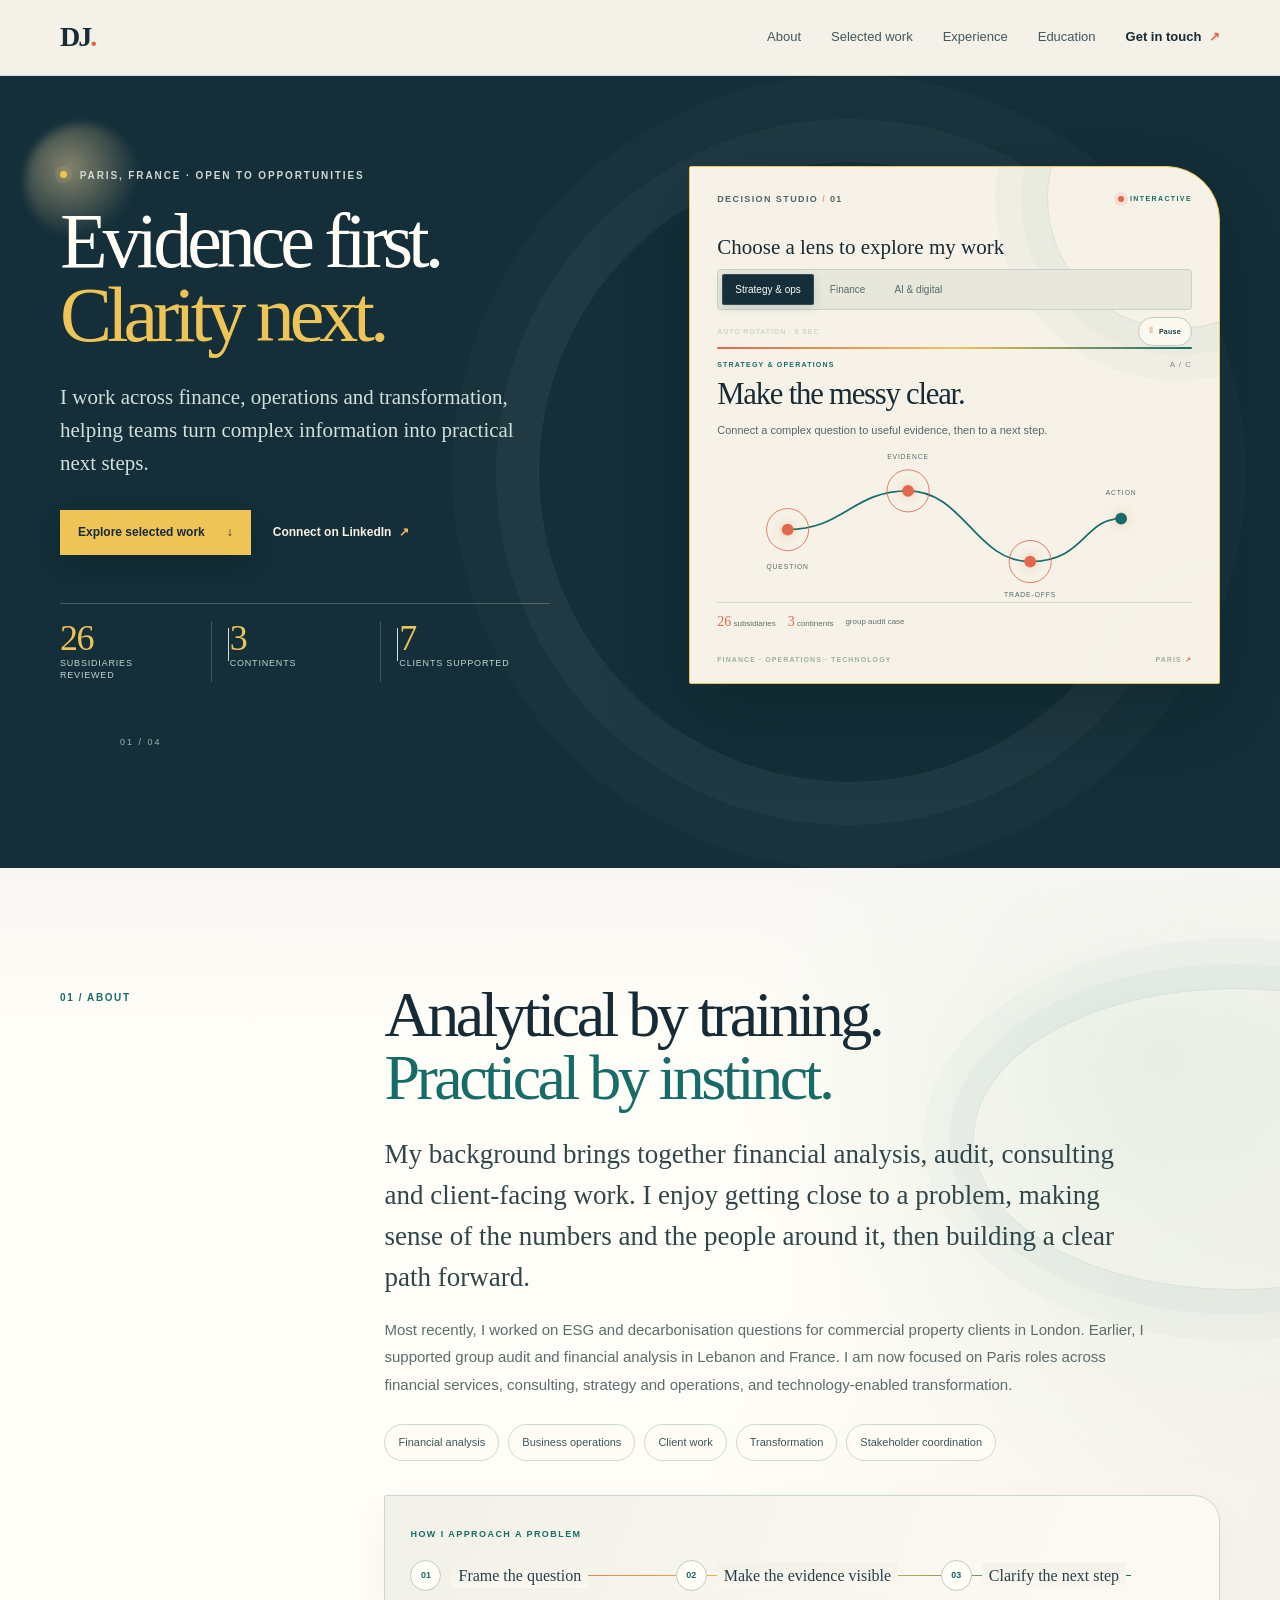
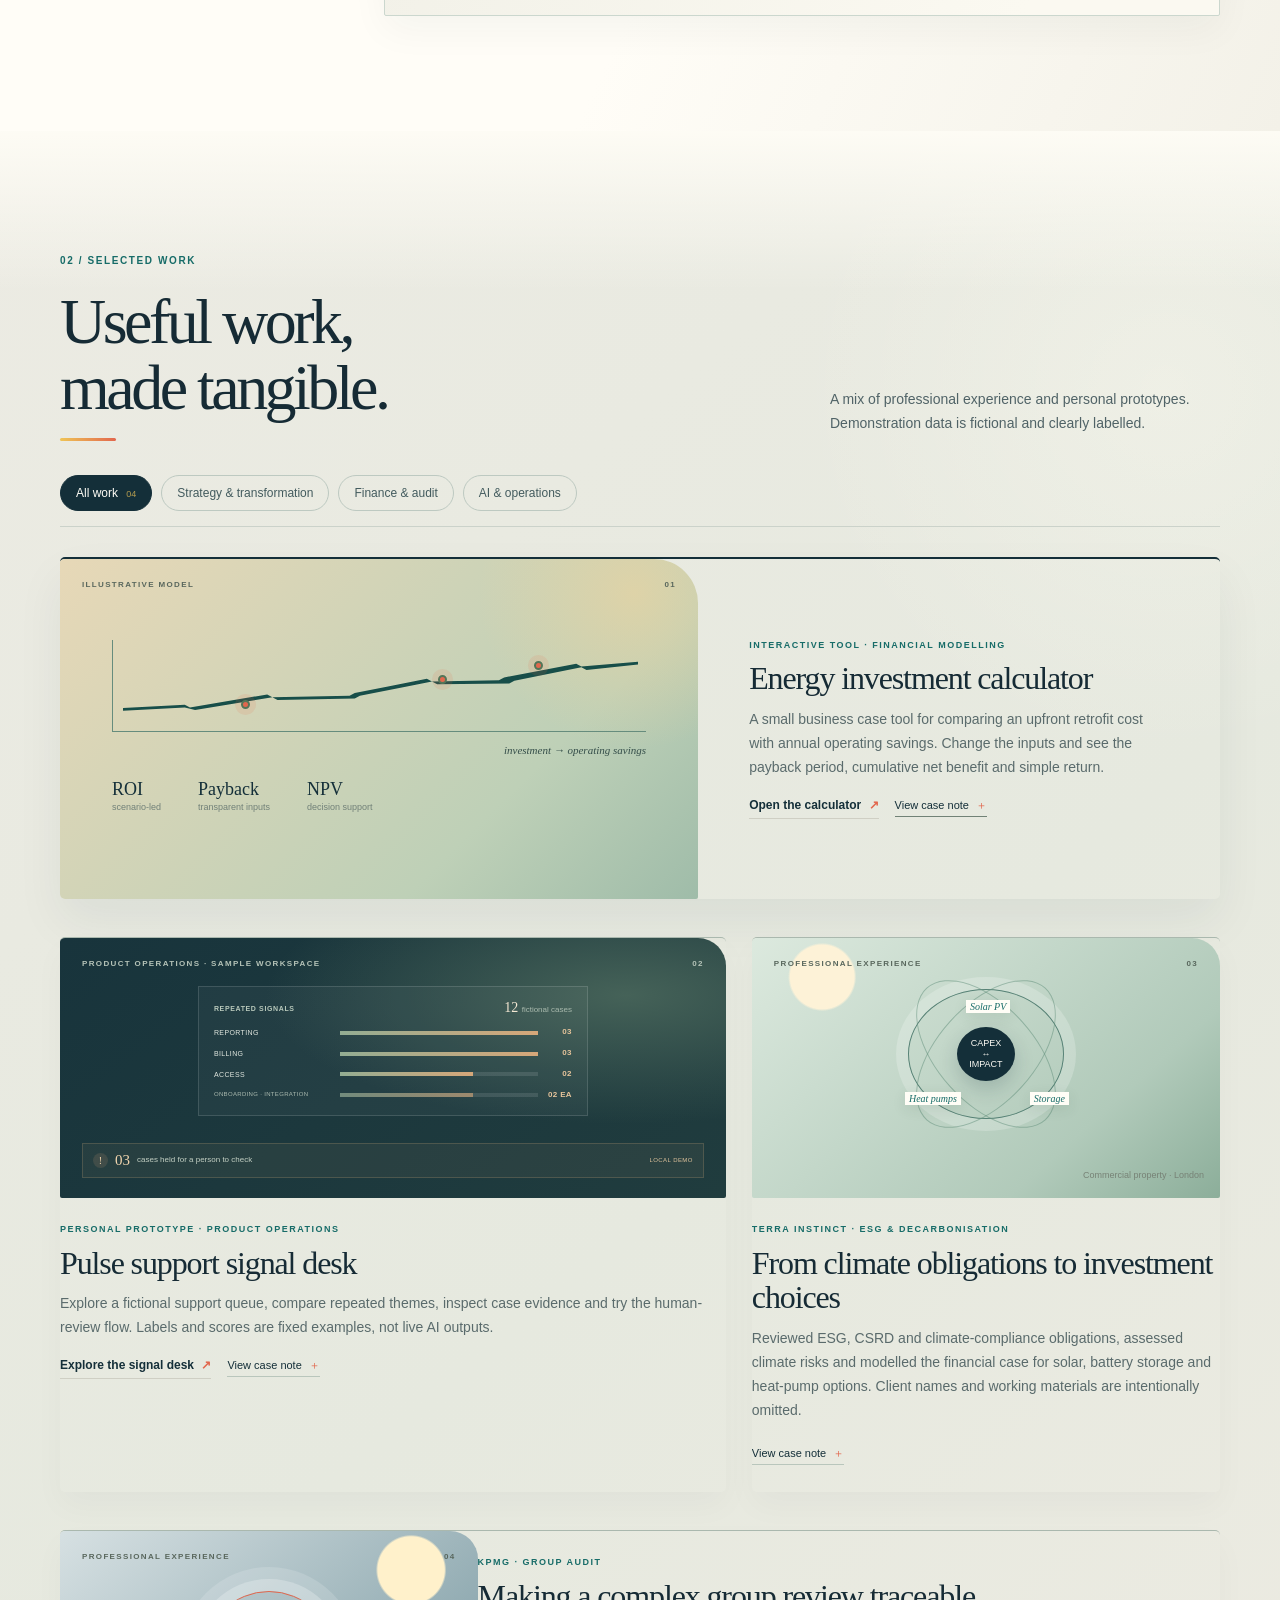
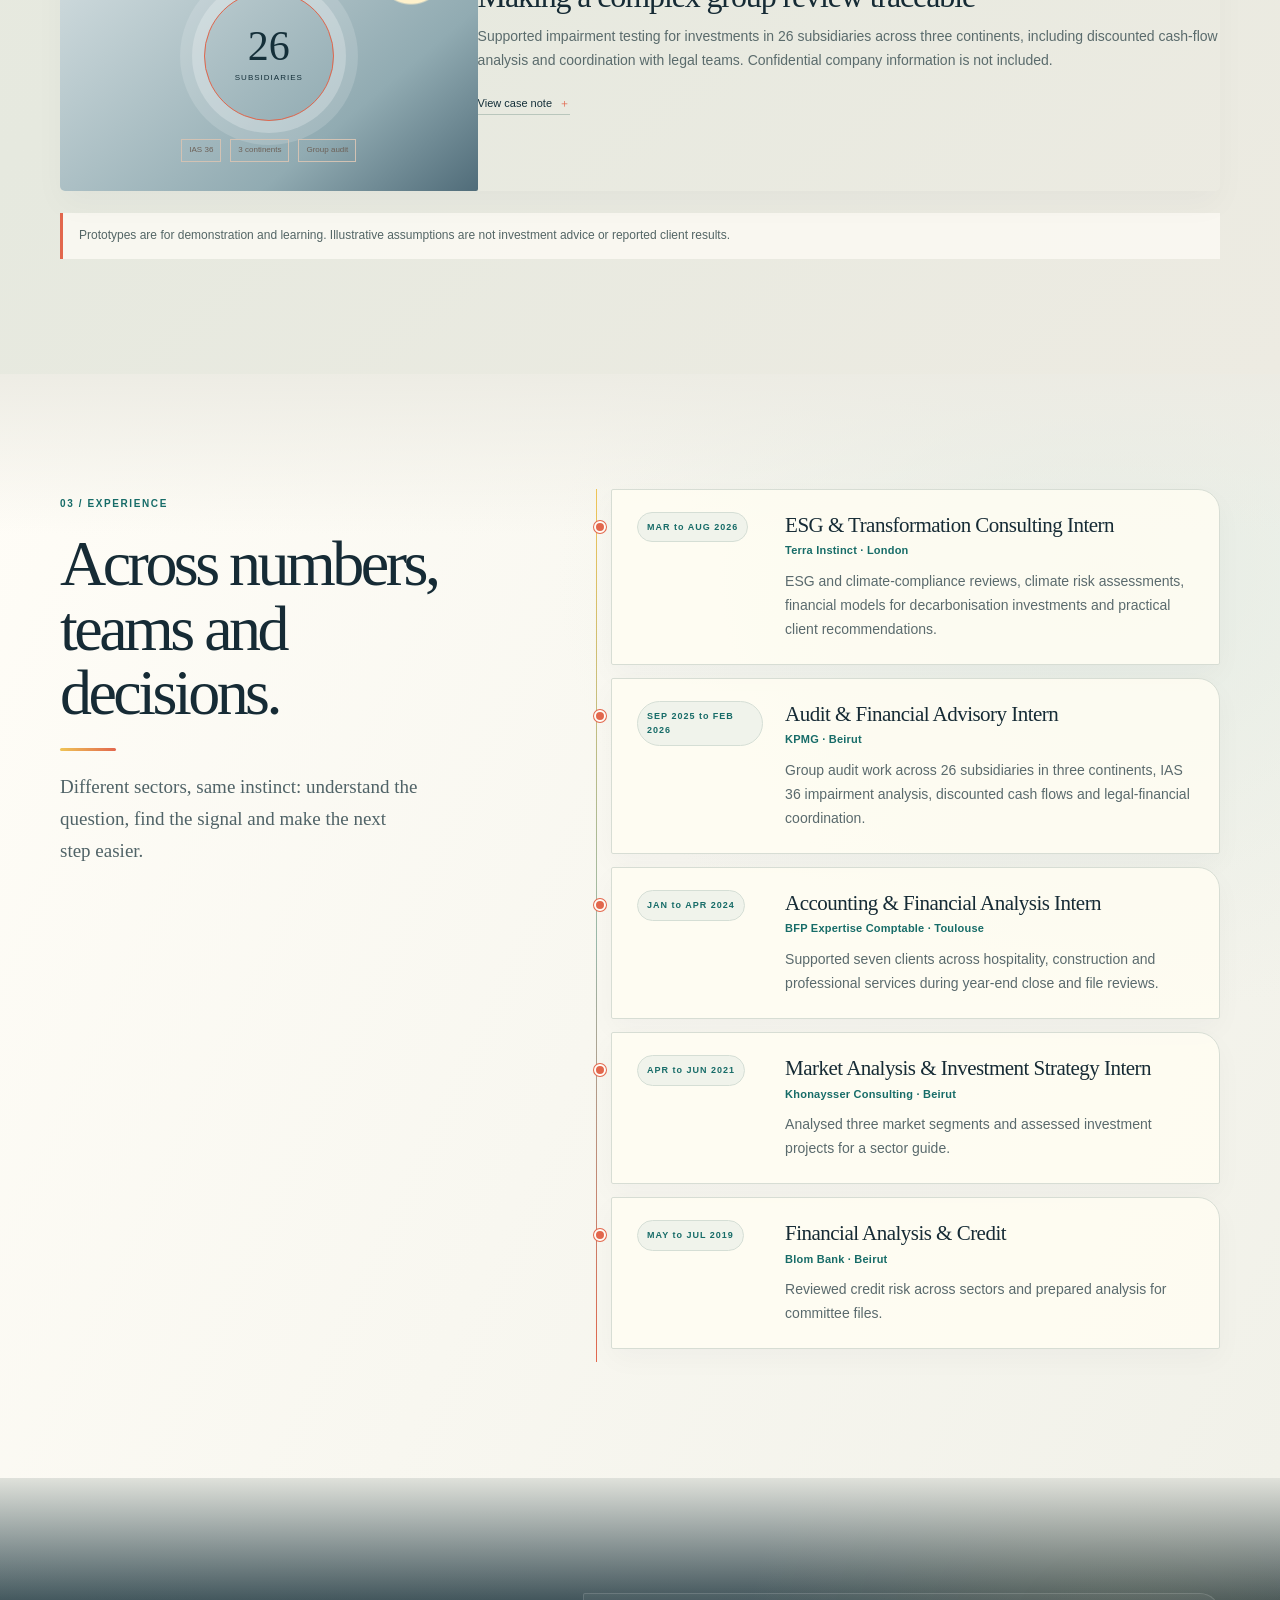
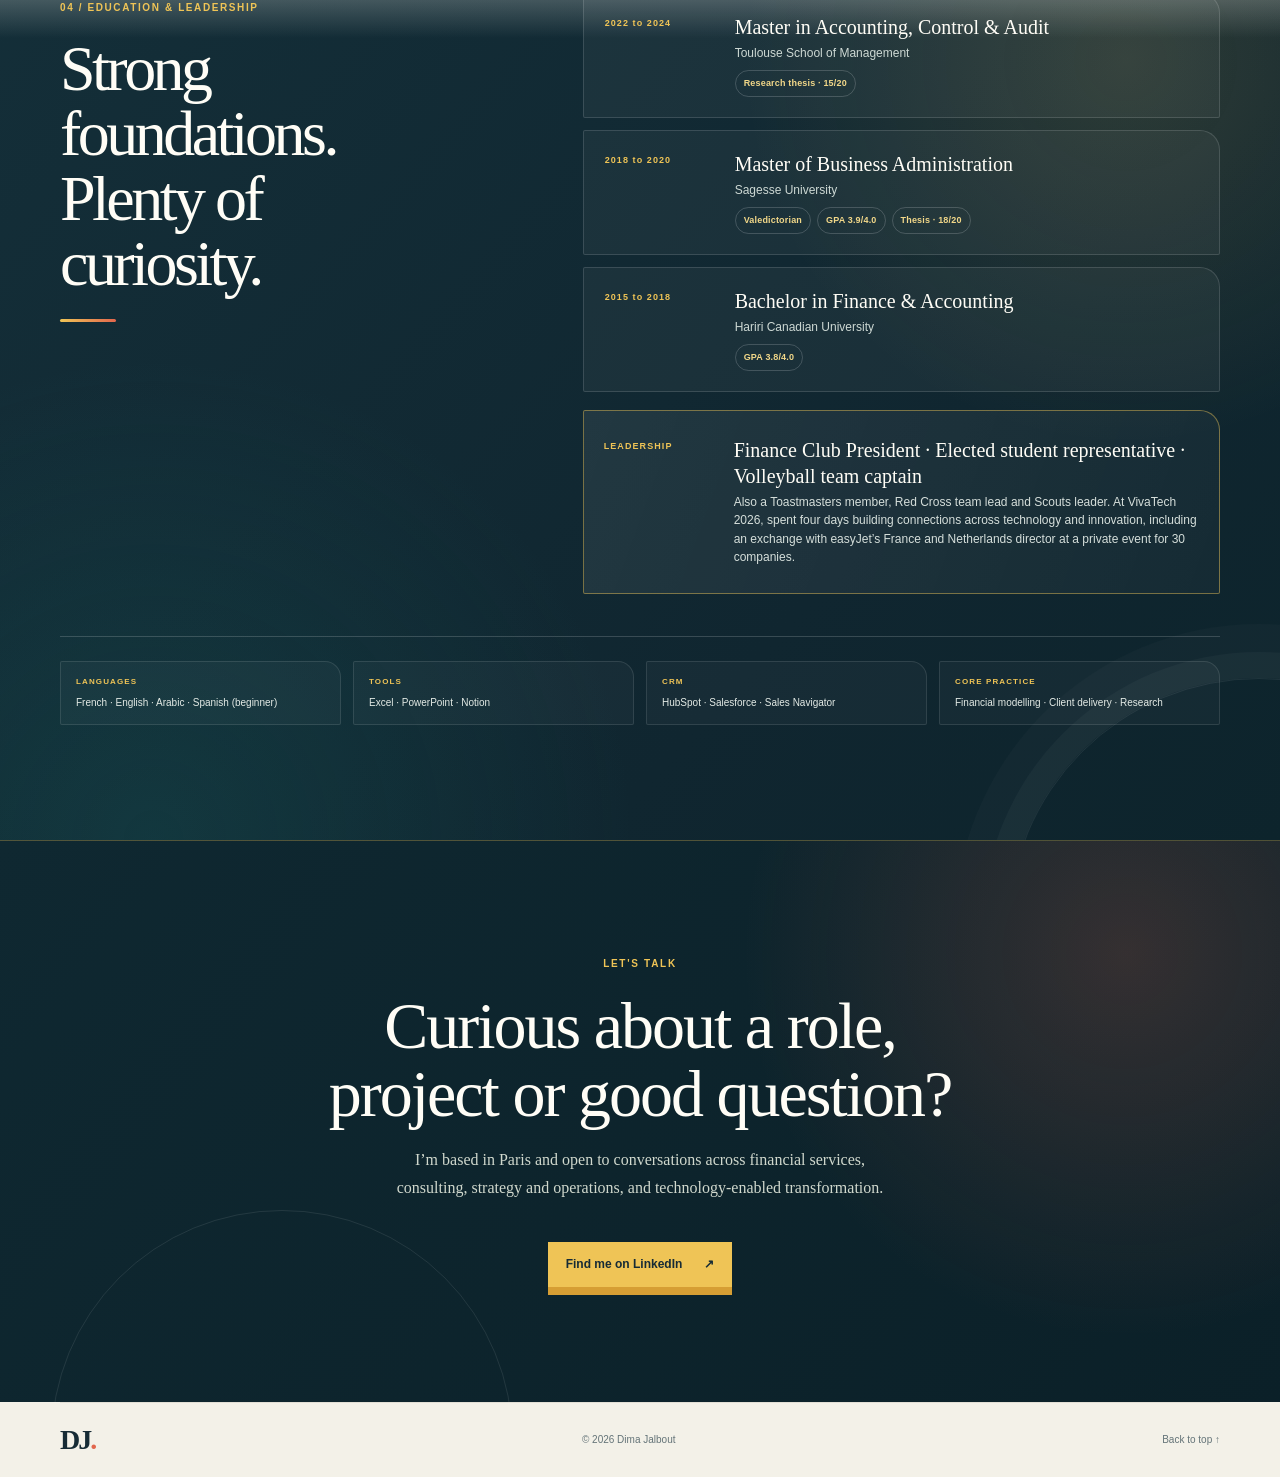
==== commit 96ba83de: "Refresh portfolio styles after signal desk QA" ====
--- a/index.html
+++ b/index.html
@@ -13,7 +13,7 @@
   <title>Dima Jalbout | Strategy, Finance & Transformation</title>
   <link rel="canonical" href="https://dimael-jalbout-ux.github.io/">
   <link rel="icon" href="assets/favicon.svg" type="image/svg+xml">
-  <link rel="stylesheet" href="styles.css?v=signal-desk-20261015a">
+  <link rel="stylesheet" href="styles.css?v=signal-desk-20261015b">
   <script src="script.js?v=decision-atlas-20261015h" defer></script>
 </head>
 <body>
--- a/styles.css
+++ b/styles.css
@@ -3412,4 +3412,56 @@
 @media(prefers-reduced-motion:reduce) {
   .theme-row,.theme-bar i,.case-row { transition:none }
   .case-details { animation:none }
-}+}
+/* Concrete signal summaries for the portfolio's AI operations preview */
+.ai-preview { padding:12px 13px 0; border-color:#ffffff22; background:linear-gradient(145deg,#ffffff0c,#ffffff04) }
+.ai-preview-top { display:flex; justify-content:space-between; gap:8px; color:#aebdb2; font-size:7px; font-weight:700; letter-spacing:.1em }
+.ai-preview-top span:last-child { color:#ddc39f }
+.ai-theme-pair { display:grid; grid-template-columns:1fr 1fr; gap:9px; margin:12px 0 }
+.ai-theme-card { display:grid; gap:7px; padding:10px; border:1px solid #ffffff1c; background:#ffffff08 }
+.ai-theme-card>span { color:#aebbb0; font-size:6px; letter-spacing:.08em }
+.ai-theme-card>strong { display:flex; justify-content:space-between; color:#f0eee6; font:13px var(--serif); font-weight:400 }
+.ai-theme-card>strong i { color:#e2bd91; font:10px var(--sans); font-style:normal }
+.ai-theme-track { display:block; height:3px; background:#ffffff20 }
+.ai-theme-track i { display:block; width:100%; height:100%; background:linear-gradient(90deg,#93ac92,#d8a779) }
+.ai-human-queue { display:flex; align-items:center; gap:8px; margin:0 -13px; padding:10px 13px; border-top:1px solid #ffffff18; color:#c9d2c7; font-size:8px }
+.ai-alert-mark { width:16px; height:16px; display:grid; place-items:center; border-radius:50%; color:#f4d6ac; background:#d7a47724; font:11px var(--serif) }
+.ai-human-queue strong { color:#fff0db }
+.ai-human-queue em { margin-left:auto; color:#e1c49d; font-size:6px; font-style:normal; letter-spacing:.07em }
+.pulse-visual { display:flex; flex-direction:column; color:#eff0e9; background:radial-gradient(ellipse at 85% 22%,#456258 0,transparent 45%),linear-gradient(145deg,#18343c,#203c3e) }
+.pulse-visual .visual-topline { color:#b5c3b8 }
+.pulse-snapshot { width:min(100%,390px); margin:auto; padding:13px 15px; border:1px solid #ffffff22; background:#ffffff09 }
+.pulse-snapshot-head { display:flex; justify-content:space-between; align-items:center; gap:8px; margin-bottom:10px; color:#b8c8bb; font-size:7px; font-weight:700; letter-spacing:.09em }
+.pulse-snapshot-head strong { color:#f3e7d3; font:14px var(--serif); font-weight:400; letter-spacing:0 }
+.pulse-snapshot-head strong i { color:#aabaae; font:8px var(--sans); font-style:normal }
+.pulse-bars-row { display:grid; grid-template-columns:118px 1fr 26px; align-items:center; gap:8px; margin-top:8px; color:#e2e8e0; font-size:7px; letter-spacing:.055em }
+.pulse-bars-row>i { height:4px; background:#ffffff1c }
+.pulse-bars-row>i:after { content:""; display:block; width:var(--bar); height:100%; background:linear-gradient(90deg,#93ad93,#d6a779) }
+.pulse-bars-row>b { color:#e6c49b; font-size:8px; text-align:right }
+.pulse-bars-row.muted { color:#adbcb1; font-size:6px }
+.pulse-bars-row.muted>i:after { opacity:.62 }
+.pulse-review-strip { display:flex; align-items:center; gap:7px; margin-top:12px; padding:8px 10px; border:1px solid #dfb17f32; background:#dfb17f10; color:#c4d0c4; font-size:8px }
+.pulse-alert { width:15px; height:15px; display:grid; place-items:center; border-radius:50%; color:#f4d6ac; background:#d7a47724; font:10px var(--serif) }
+.pulse-review-strip strong { color:#f1d5ae; font:15px var(--serif); font-weight:400 }
+.pulse-review-strip em { margin-left:auto; color:#e1c49d; font-size:6px; font-style:normal; letter-spacing:.07em }
+@media(max-width:580px) {
+  .pulse-bars-row { grid-template-columns:105px 1fr 23px; gap:6px }
+  .ai-preview { margin-top:15px }
+}
+
+/* Final readability and disclosure-state fixes for the signal desk */
+.case-details[hidden] { display:none!important }
+.console-help,.pattern-callout p,.threshold-key p { font-size:10px }
+.console-metrics article>span { font-size:9px }
+.theme-row-head { font-size:11px }
+.queue-status { font-size:10px }
+.case-trigger-main>strong { font-size:16px }
+.case-excerpt { font-size:10px }
+.case-trigger-side { flex-basis:135px }
+.case-state { font-size:8px }
+.case-score { font-size:8px }
+.case-open-label { font-size:9px }
+.case-details p { font-size:10px }
+.case-detail-footer { font-size:9px }
+.console-footnote p { font-size:9px }
+.console-footnote>span { font-size:8px }
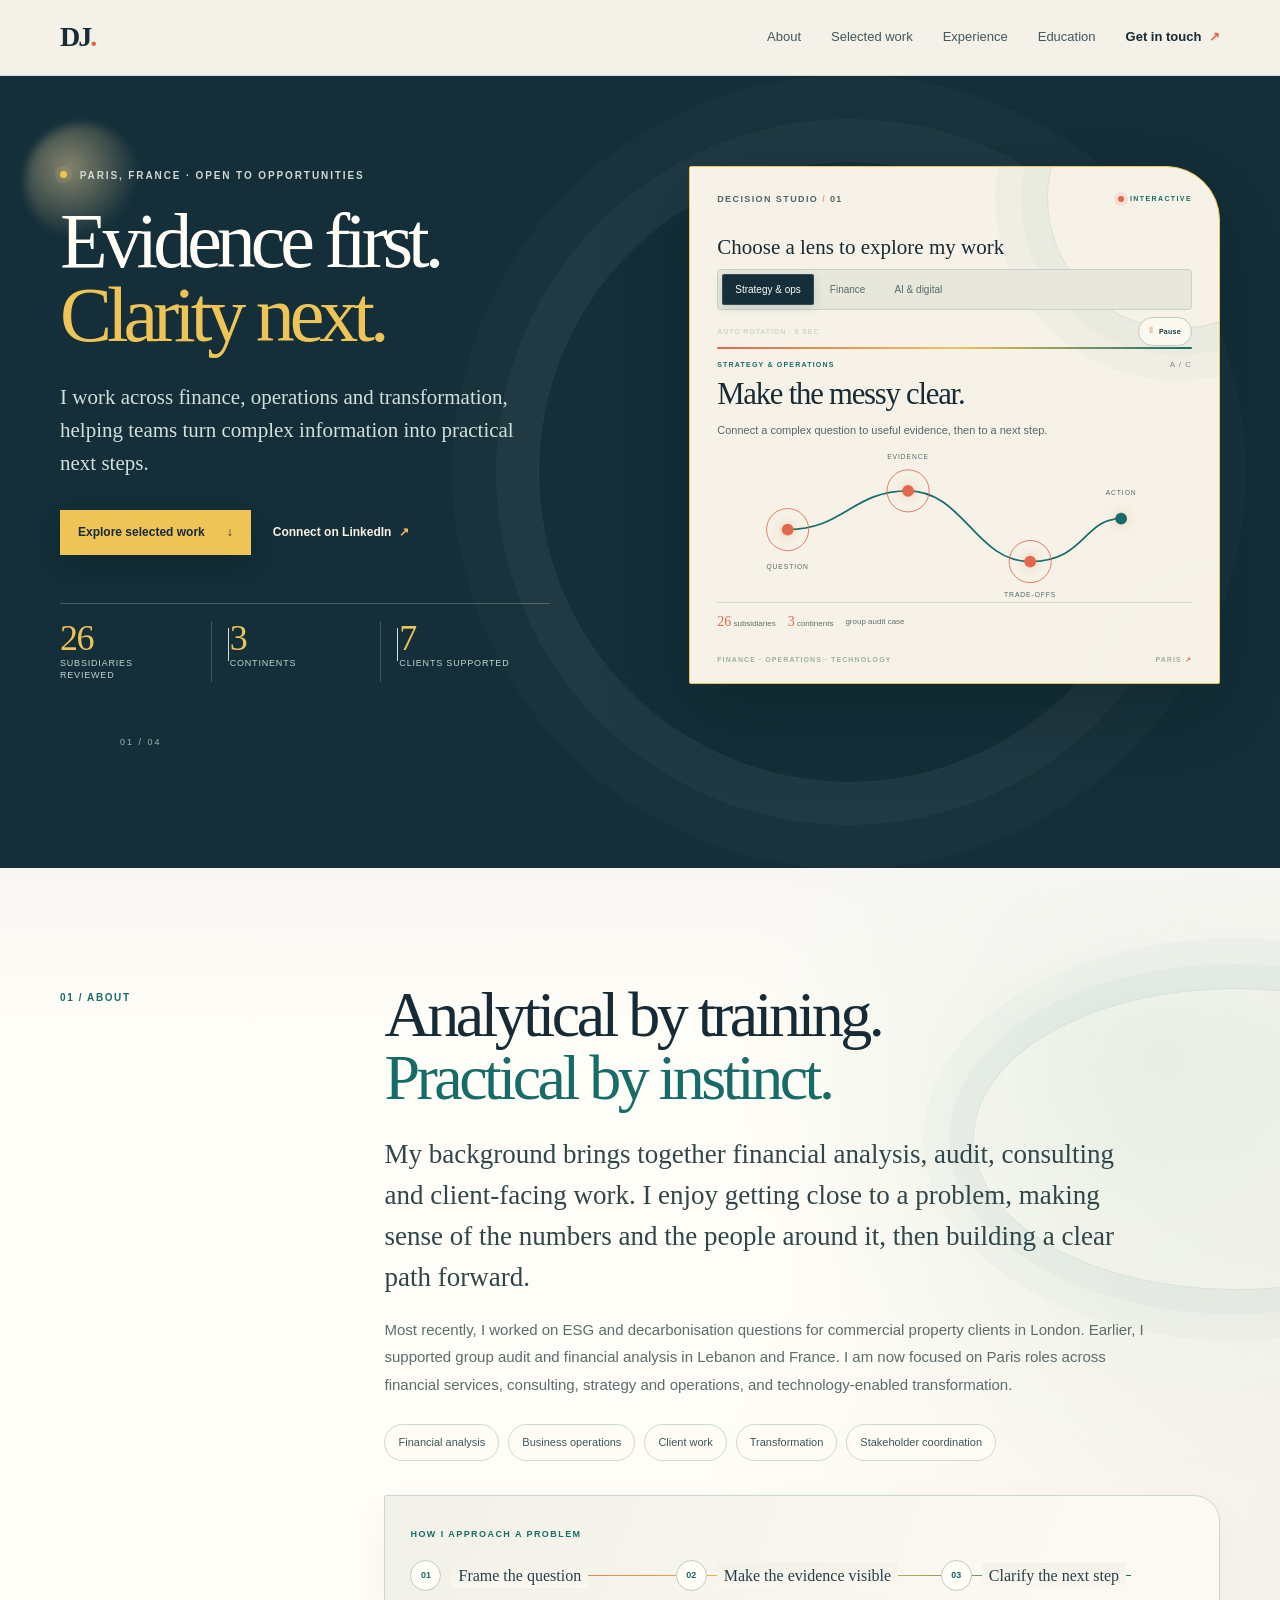
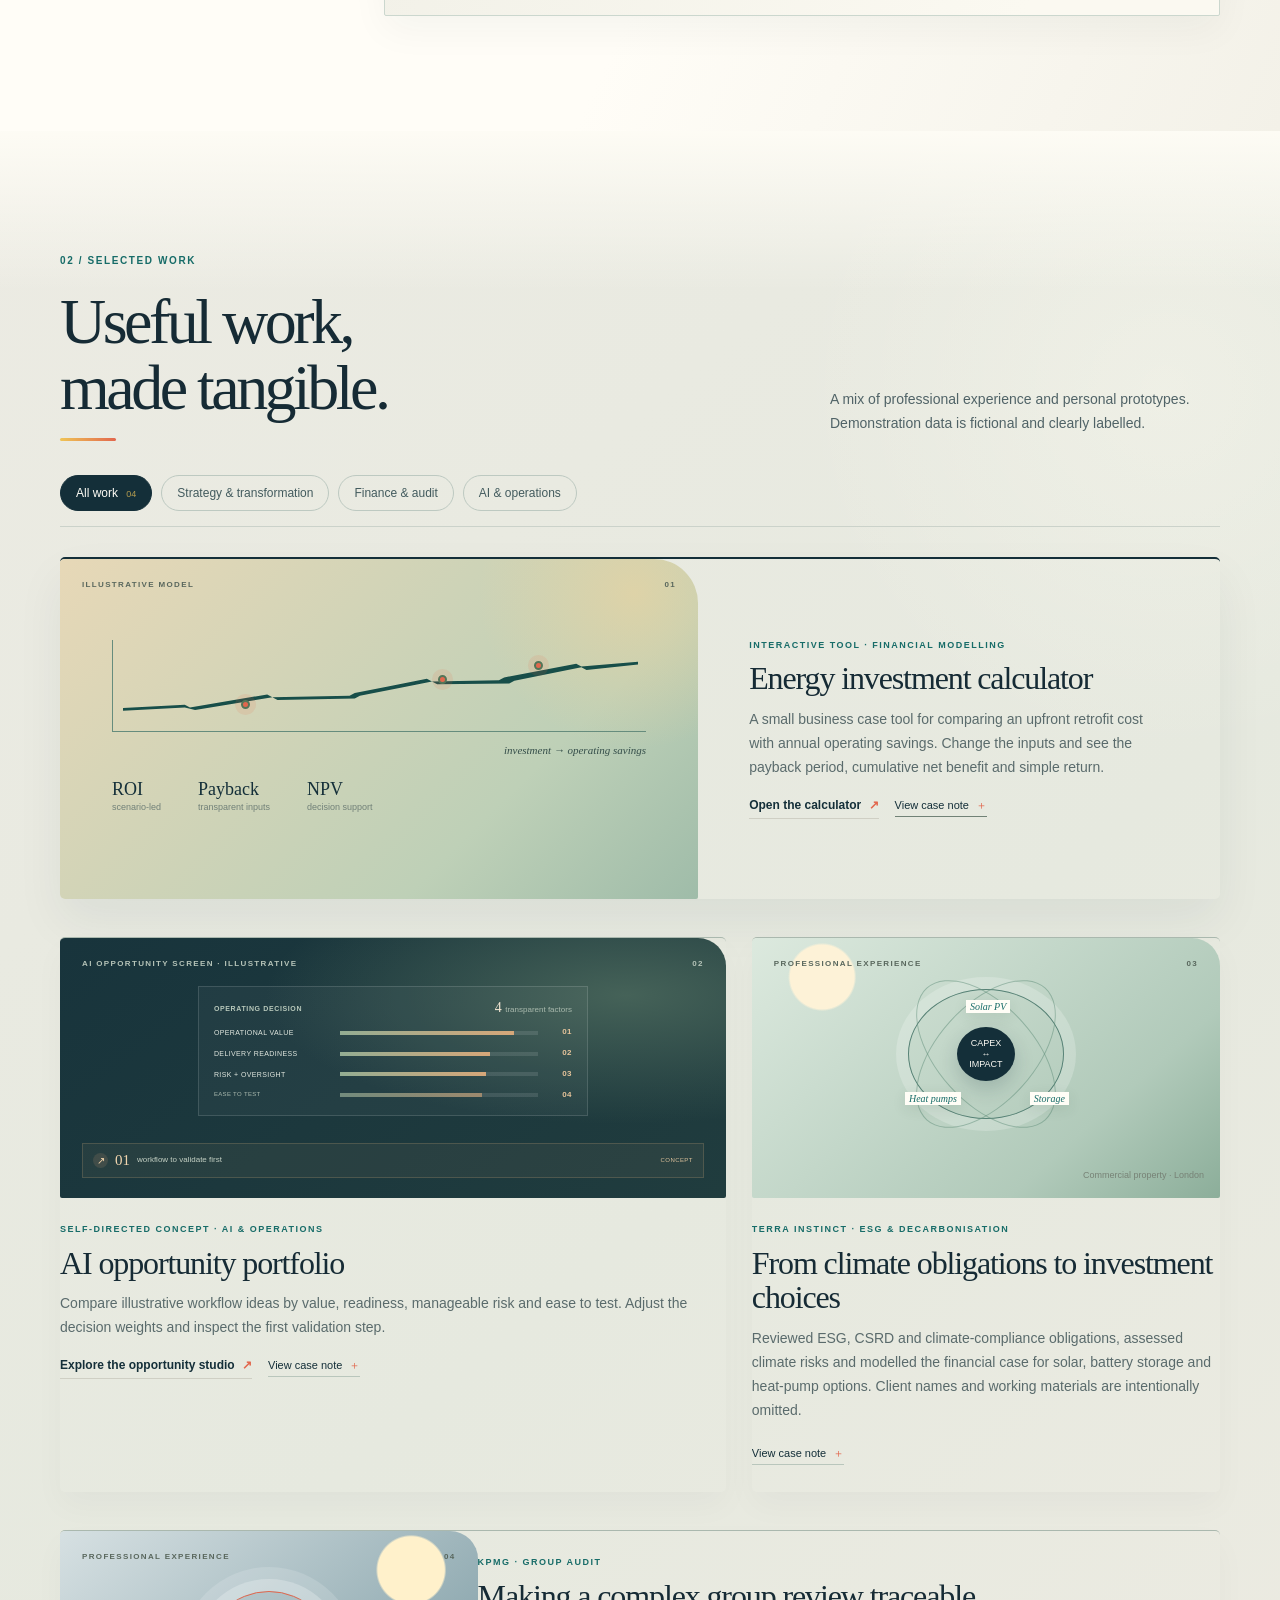
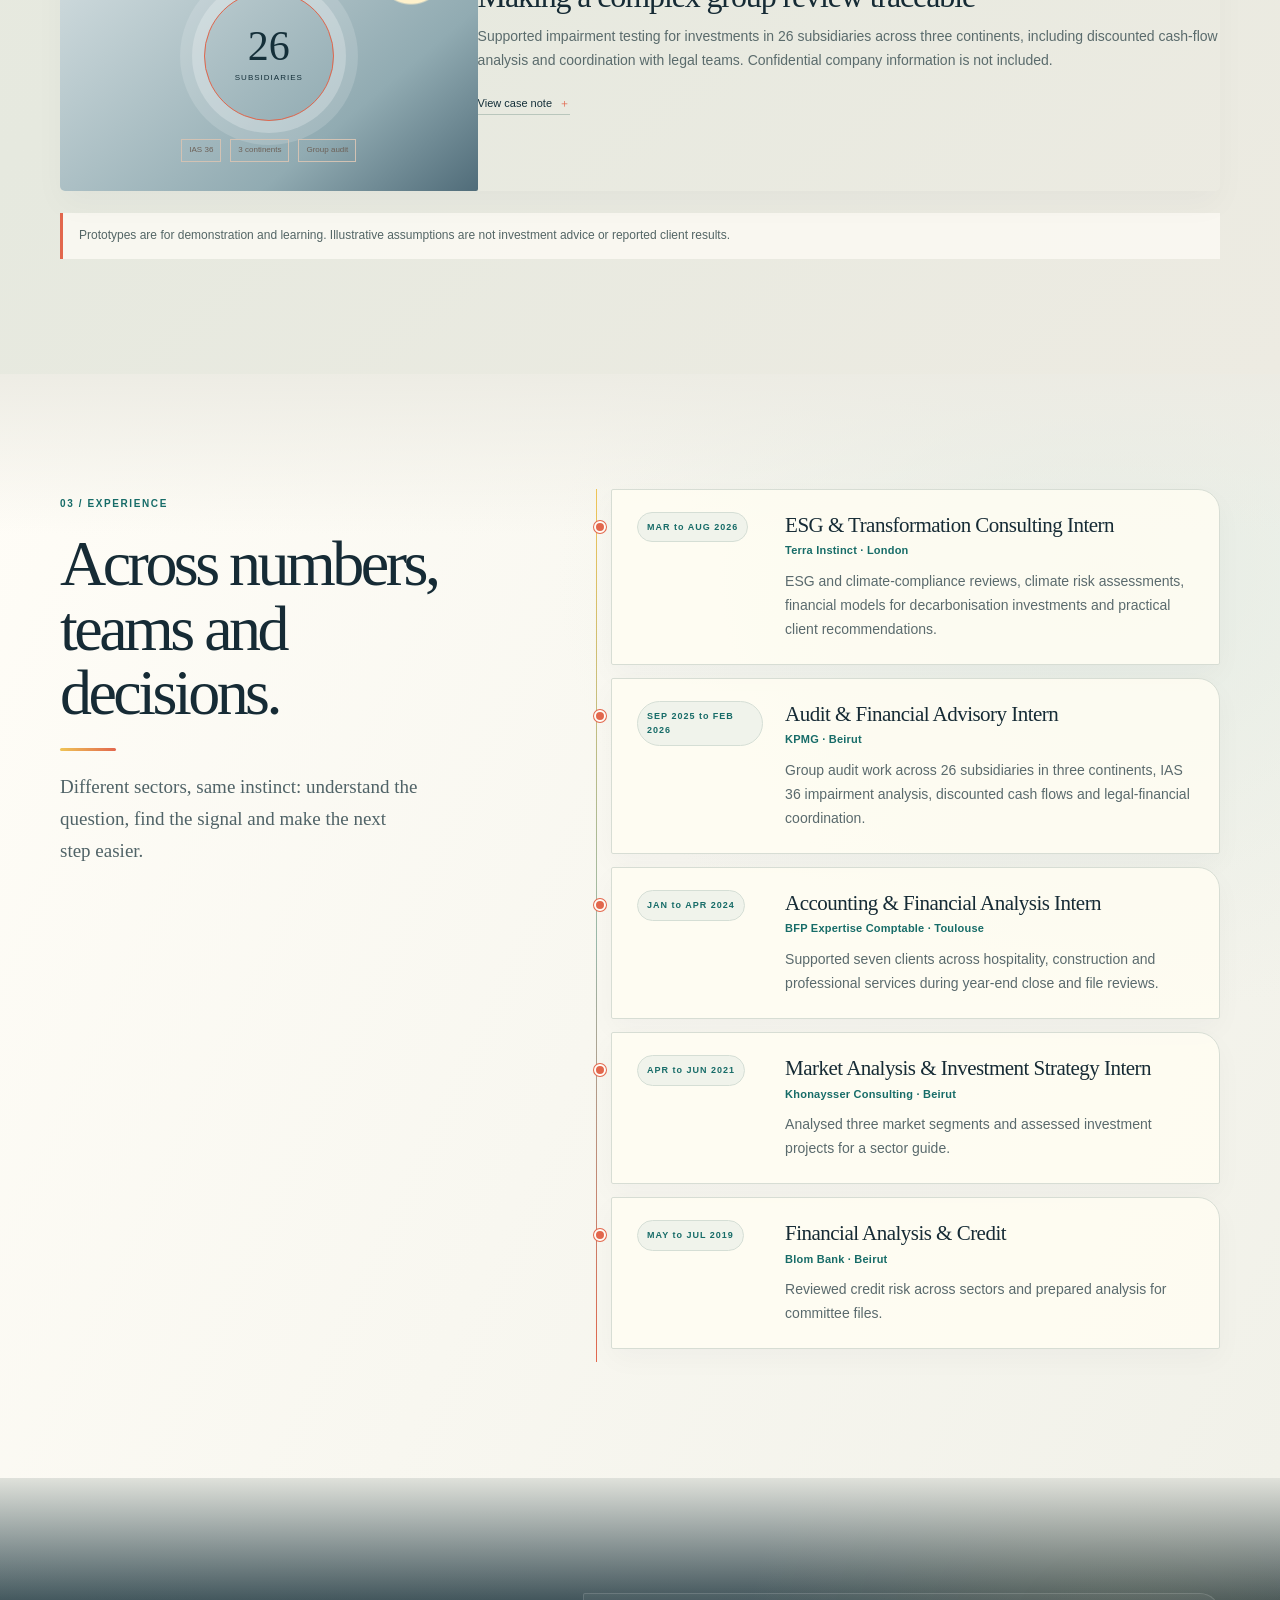
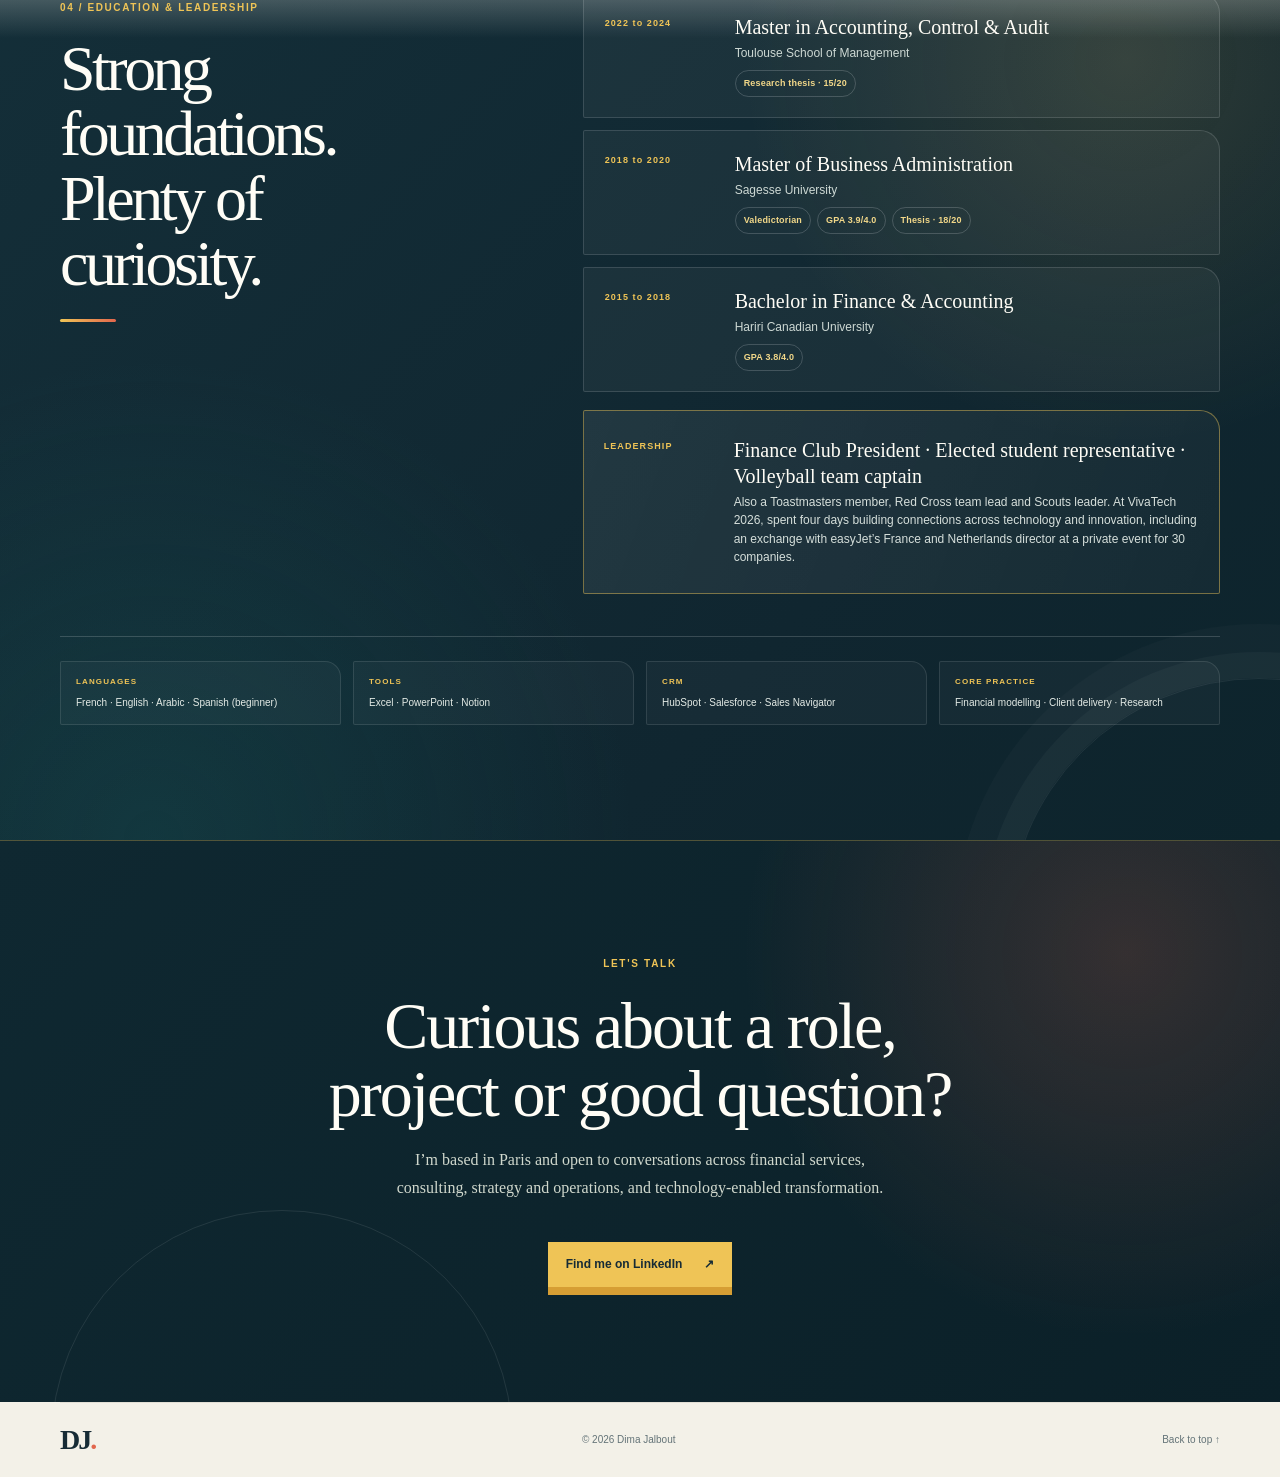
==== commit 95232bf1: "Feature AI opportunity portfolio on homepage" ====
--- a/index.html
+++ b/index.html
@@ -4,7 +4,7 @@
   <meta charset="utf-8">
   <meta name="viewport" content="width=device-width, initial-scale=1">
   <meta name="theme-color" content="#142d38">
-  <meta name="description" content="Dima Jalbout is a Paris-based finance and strategy professional. Explore a fictional support operations prototype with a human review workflow.">
+  <meta name="description" content="Dima Jalbout is a Paris-based finance and strategy professional. Explore a transparent AI opportunity assessment concept for business operations.">
   <meta name="author" content="Dima Jalbout">
   <meta property="og:url" content="https://dimael-jalbout-ux.github.io/">
   <meta property="og:title" content="Dima Jalbout | Strategy, Finance & Transformation">
@@ -13,8 +13,8 @@
   <title>Dima Jalbout | Strategy, Finance & Transformation</title>
   <link rel="canonical" href="https://dimael-jalbout-ux.github.io/">
   <link rel="icon" href="assets/favicon.svg" type="image/svg+xml">
-  <link rel="stylesheet" href="styles.css?v=signal-desk-20261015b">
-  <script src="script.js?v=decision-atlas-20261015h" defer></script>
+  <link rel="stylesheet" href="styles.css?v=opportunity-studio-20261015">
+  <script src="script.js?v=opportunity-studio-20261015" defer></script>
 </head>
 <body>
   <a class="skip-link" href="#main">Skip to content</a>
@@ -91,17 +91,17 @@
         </section>
 
         <section class="lens-panel" id="lens-panel-ai" role="tabpanel" aria-labelledby="lens-tab-ai" tabindex="0" data-lens-panel="ai" hidden>
-          <div class="lens-panel-heading"><div><p>AI & DIGITAL TRANSFORMATION</p><h2>Keep people in the loop.</h2></div><span class="panel-index">C / C</span></div>
-          <p class="lens-summary">Surface recurring issues, keep evidence close and route uncertainty to a person.</p>
-          <div class="ai-preview" aria-label="Sample operations snapshot from twelve fictional support cases">
-            <div class="ai-preview-top"><span>SAMPLE SIGNALS / 12 CASES</span><span>FIXED LABELS</span></div>
+          <div class="lens-panel-heading"><div><p>AI & OPERATIONS</p><h2>Start with the workflow.</h2></div><span class="panel-index">C / C</span></div>
+          <p class="lens-summary">Compare where AI may help, what must be ready, and which decisions need a person.</p>
+          <div class="ai-preview" aria-label="Illustrative AI opportunity assessment with four decision factors">
+            <div class="ai-preview-top"><span>OPPORTUNITY SCREEN / CONCEPT</span><span>NO LIVE MODEL</span></div>
             <div class="ai-theme-pair">
-              <div class="ai-theme-card"><span>REPEATED THEME</span><strong>Reporting <i>03</i></strong><b class="ai-theme-track"><i></i></b></div>
-              <div class="ai-theme-card"><span>REPEATED THEME</span><strong>Billing <i>03</i></strong><b class="ai-theme-track"><i></i></b></div>
-            </div>
-            <div class="ai-human-queue"><span class="ai-alert-mark">!</span><span><strong>3 cases</strong> below the illustrative threshold</span><em>PERSON CHECK</em></div>
-          </div>
-          <a class="panel-link" href="pulse-ai.html">Open the signal desk <span aria-hidden="true">↗</span></a>
+              <div class="ai-theme-card"><span>VALUE + READINESS</span><strong>Workflow fit <i>01</i></strong><b class="ai-theme-track"><i></i></b></div>
+              <div class="ai-theme-card"><span>RISK + HUMAN OVERSIGHT</span><strong>Guardrails <i>02</i></strong><b class="ai-theme-track"><i></i></b></div>
+            </div>
+            <div class="ai-human-queue"><span class="ai-alert-mark">→</span><span><strong>Before a pilot:</strong> set the baseline and exception path</span><em>TEST FIRST</em></div>
+          </div>
+          <a class="panel-link" href="pulse-ai.html">Open the opportunity studio <span aria-hidden="true">↗</span></a>
         </section>
 
         <div class="lab-bottom"><span>FINANCE · OPERATIONS · TECHNOLOGY</span><span>PARIS <b>↗</b></span></div>
@@ -156,11 +156,11 @@
 
           <article class="project-card" data-tags="ai">
             <div class="project-visual pulse-visual">
-              <div class="visual-topline"><span>PRODUCT OPERATIONS · SAMPLE WORKSPACE</span><span>02</span></div>
-              <div class="pulse-snapshot"><div class="pulse-snapshot-head"><span>REPEATED SIGNALS</span><strong>12 <i>fictional cases</i></strong></div><div class="pulse-bars-row"><span>REPORTING</span><i style="--bar:100%"></i><b>03</b></div><div class="pulse-bars-row"><span>BILLING</span><i style="--bar:100%"></i><b>03</b></div><div class="pulse-bars-row"><span>ACCESS</span><i style="--bar:67%"></i><b>02</b></div><div class="pulse-bars-row muted"><span>ONBOARDING · INTEGRATION</span><i style="--bar:67%"></i><b>02 EA</b></div></div>
-              <div class="pulse-review-strip"><span class="pulse-alert">!</span><strong>03</strong><span>cases held for a person to check</span><em>LOCAL DEMO</em></div>
-            </div>
-            <div class="project-content"><p class="project-type">PERSONAL PROTOTYPE · PRODUCT OPERATIONS</p><h3>Pulse support signal desk</h3><p>Explore a fictional support queue, compare repeated themes, inspect case evidence and try the human-review flow. Labels and scores are fixed examples, not live AI outputs.</p><div class="project-actions"><a class="project-link" href="pulse-ai.html">Explore the signal desk <span aria-hidden="true">↗</span></a><button class="case-button" type="button" data-case="pulse">View case note <span aria-hidden="true">＋</span></button></div></div>
+              <div class="visual-topline"><span>AI OPPORTUNITY SCREEN · ILLUSTRATIVE</span><span>02</span></div>
+              <div class="pulse-snapshot"><div class="pulse-snapshot-head"><span>OPERATING DECISION</span><strong>4 <i>transparent factors</i></strong></div><div class="pulse-bars-row"><span>OPERATIONAL VALUE</span><i style="--bar:88%"></i><b>01</b></div><div class="pulse-bars-row"><span>DELIVERY READINESS</span><i style="--bar:76%"></i><b>02</b></div><div class="pulse-bars-row"><span>RISK + OVERSIGHT</span><i style="--bar:74%"></i><b>03</b></div><div class="pulse-bars-row muted"><span>EASE TO TEST</span><i style="--bar:72%"></i><b>04</b></div></div>
+              <div class="pulse-review-strip"><span class="pulse-alert">↗</span><strong>01</strong><span>workflow to validate first</span><em>CONCEPT</em></div>
+            </div>
+            <div class="project-content"><p class="project-type">SELF-DIRECTED CONCEPT · AI & OPERATIONS</p><h3>AI opportunity portfolio</h3><p>Compare illustrative workflow ideas by value, readiness, manageable risk and ease to test. Adjust the decision weights and inspect the first validation step.</p><div class="project-actions"><a class="project-link" href="pulse-ai.html">Explore the opportunity studio <span aria-hidden="true">↗</span></a><button class="case-button" type="button" data-case="pulse">View case note <span aria-hidden="true">＋</span></button></div></div>
           </article>
 
           <article class="project-card" data-tags="strategy">
